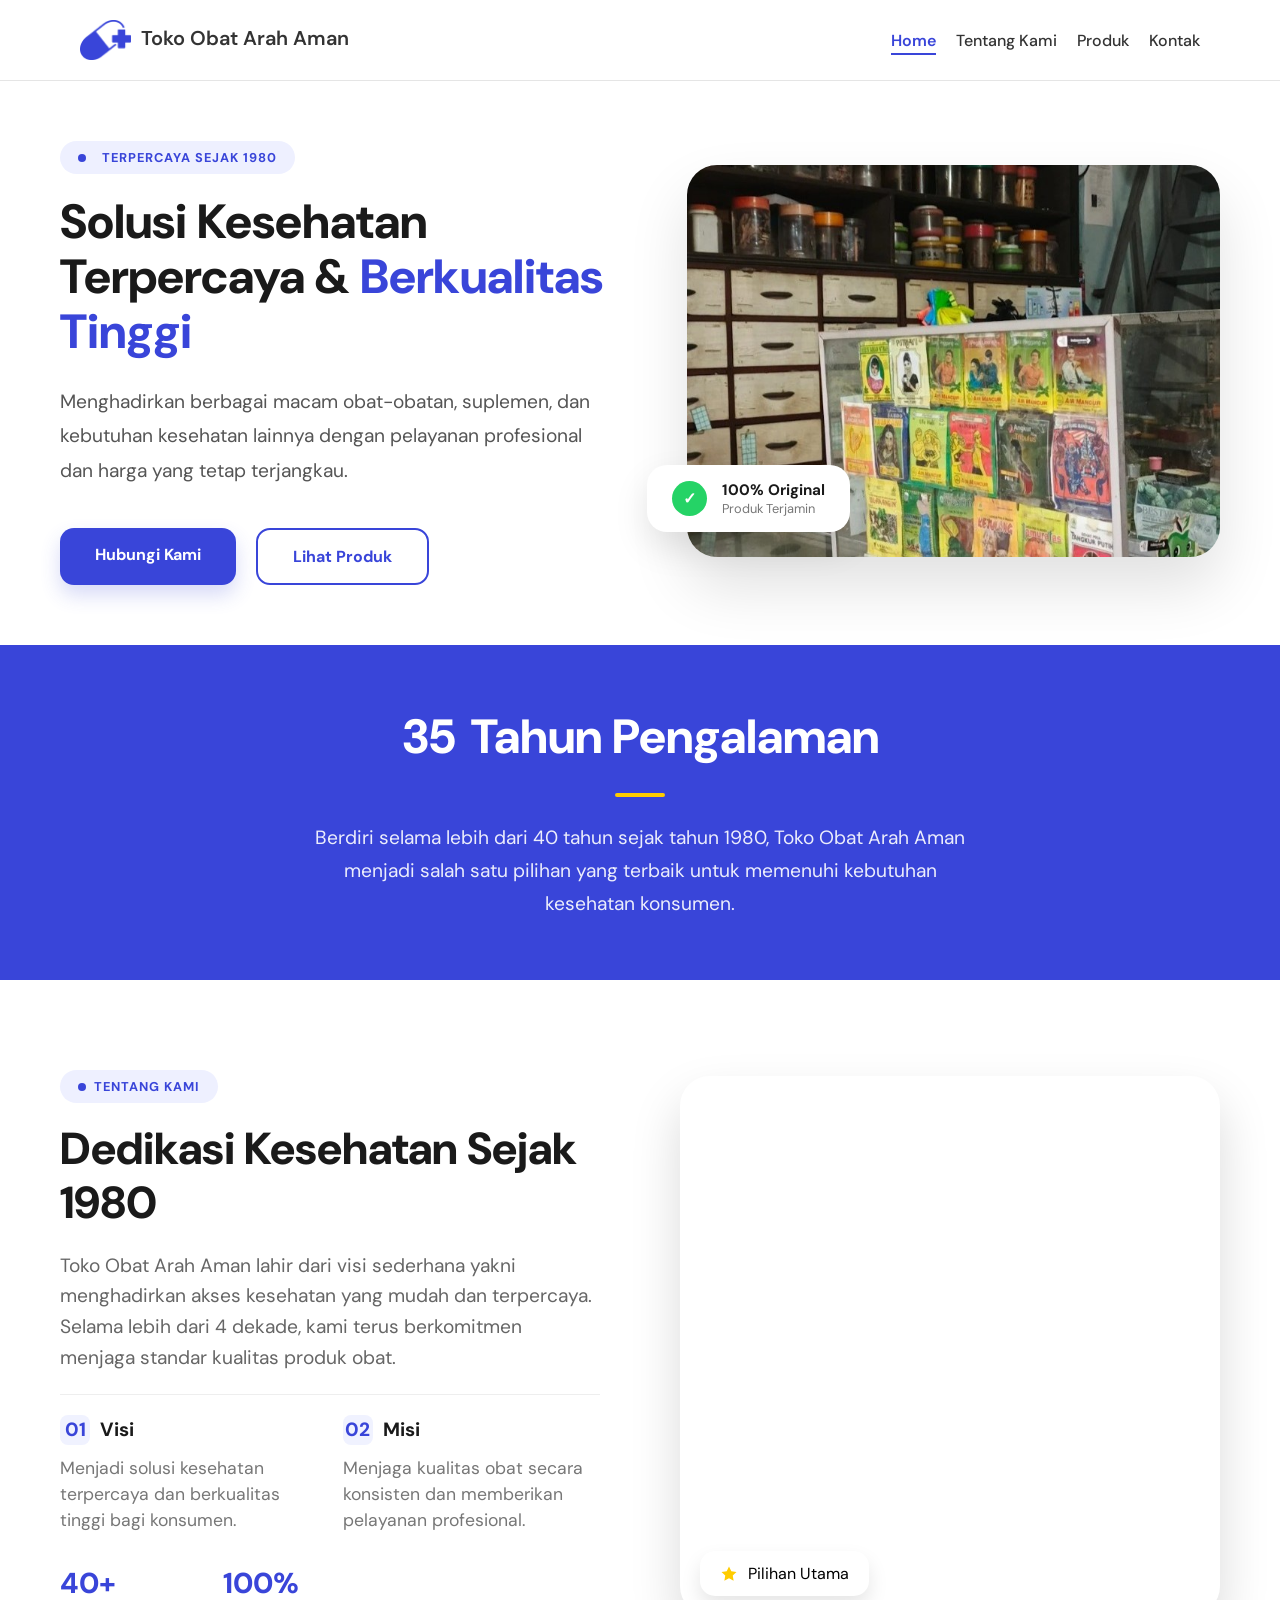
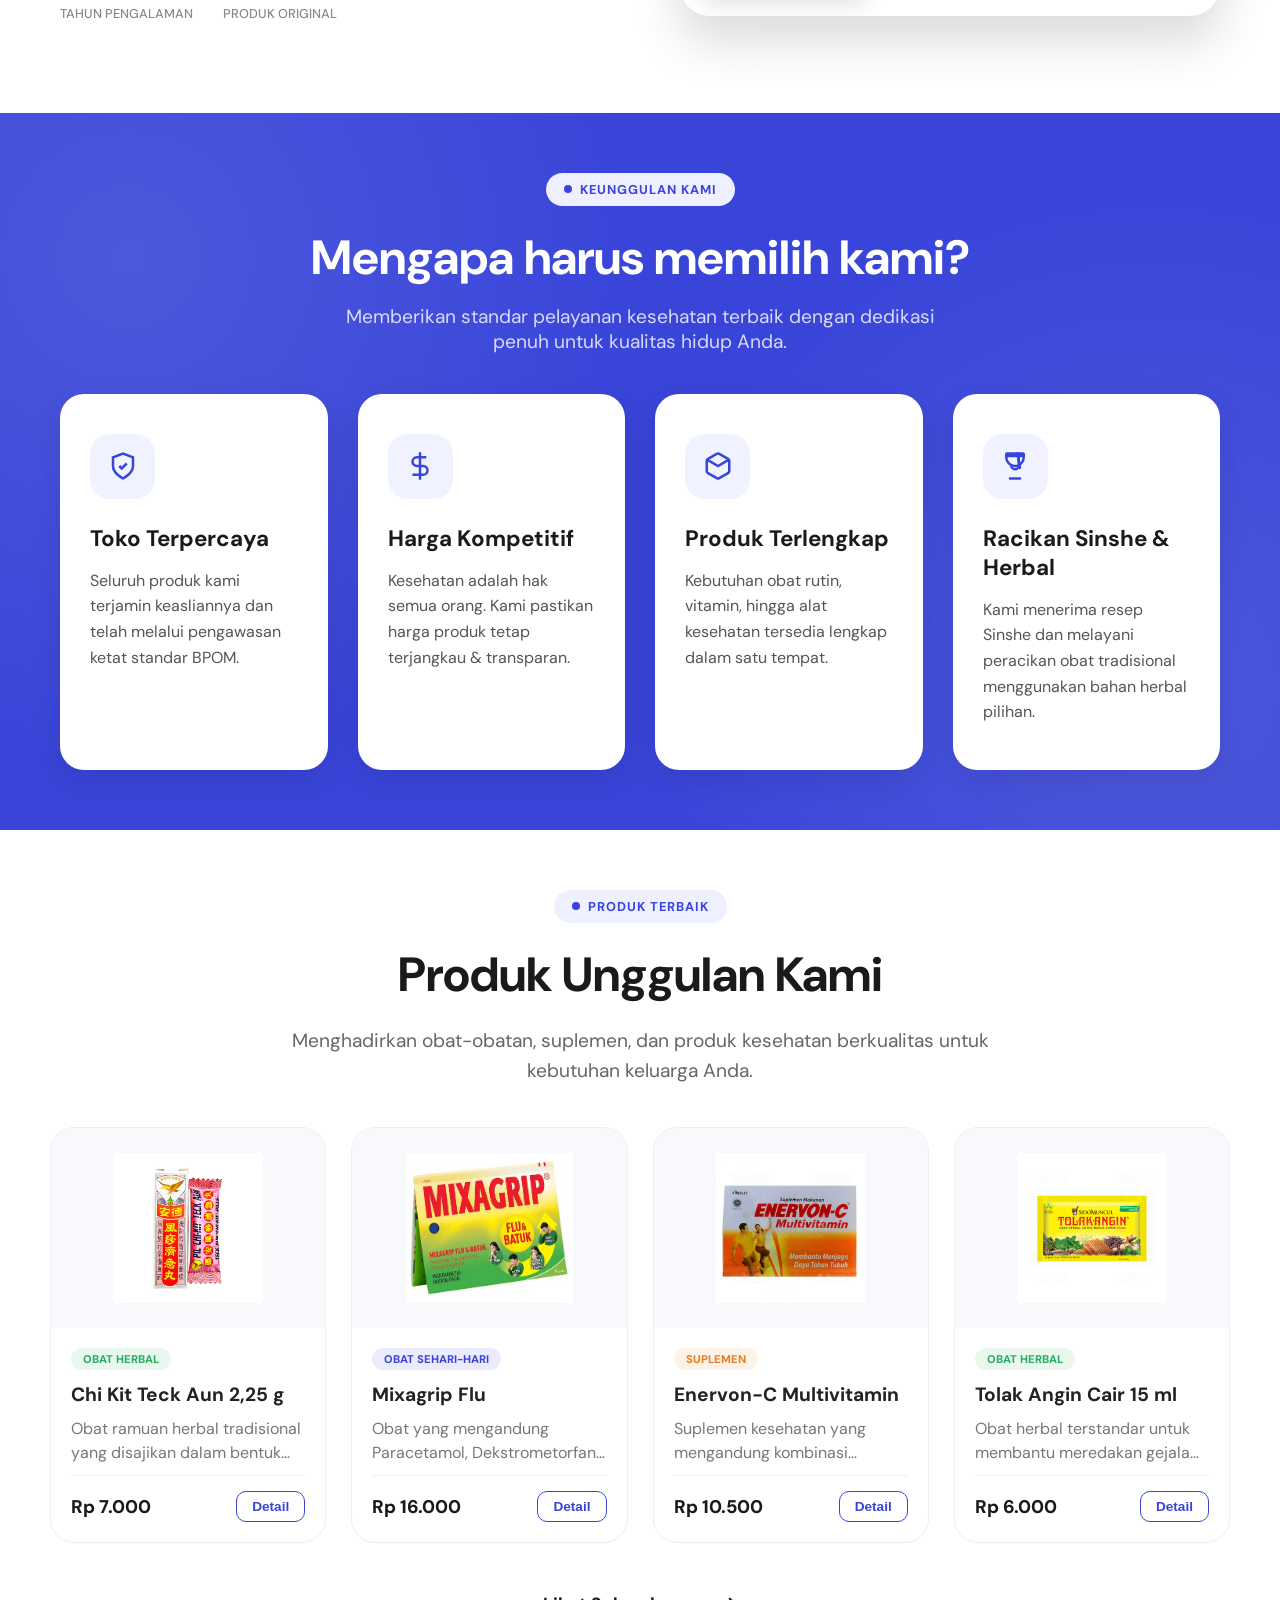
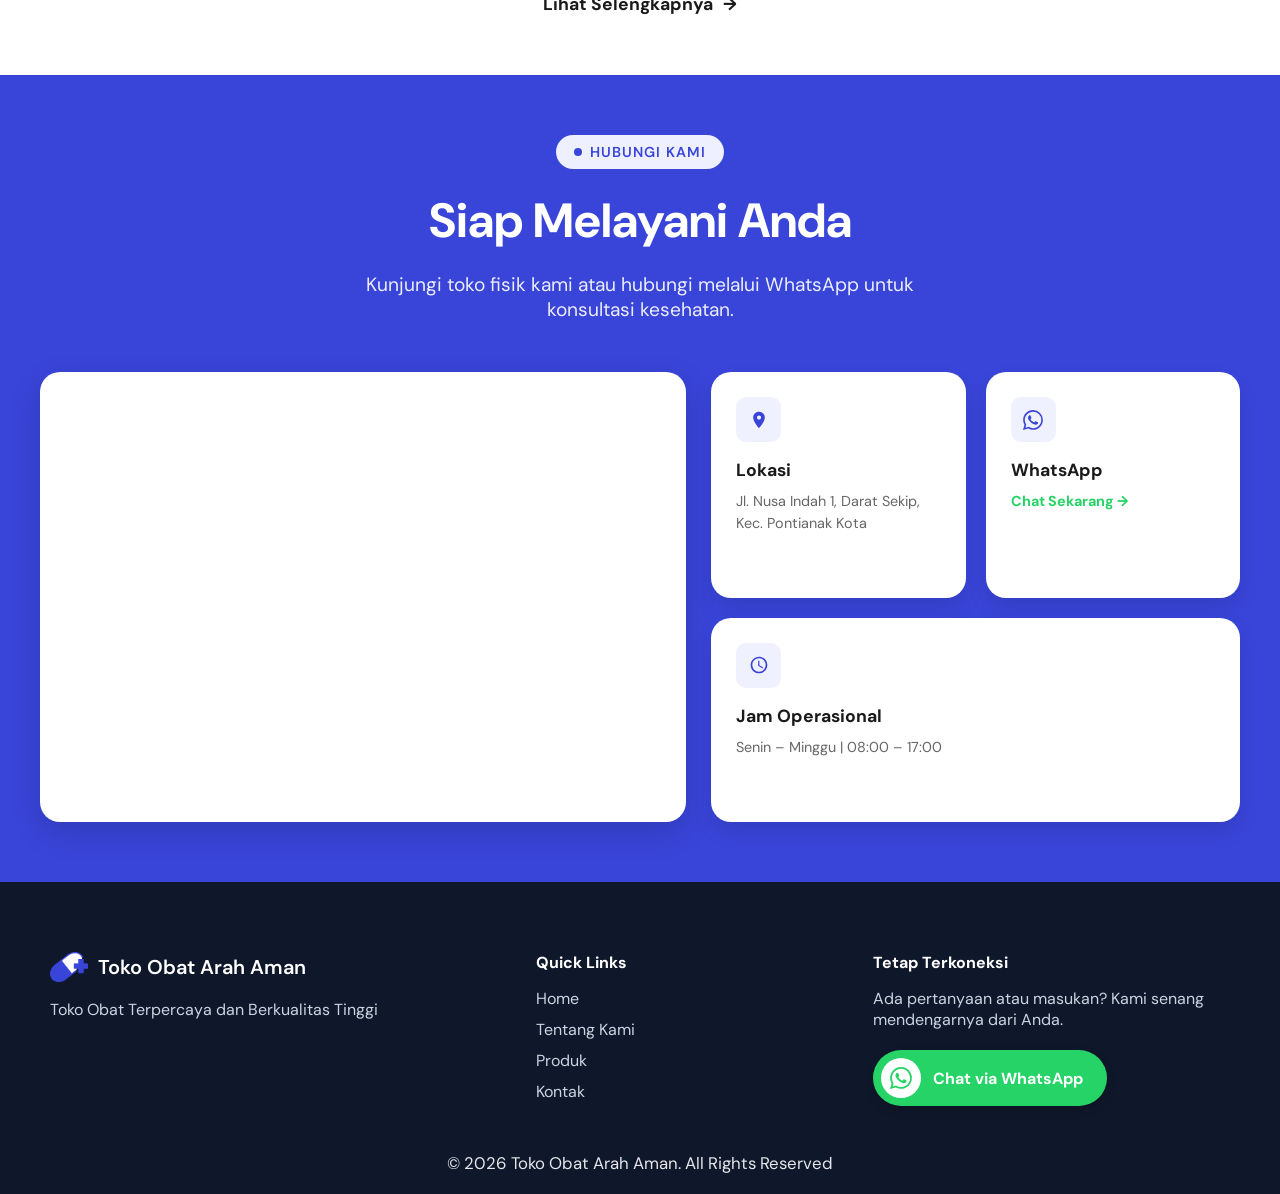
==== index.html @ 1eb827f7 "products.html responsive n clean - product modal" ====
<!doctype html>
<html lang="en">
  <head>
    <meta charset="UTF-8" />
    <meta name="viewport" content="width=device-width, initial-scale=1.0" />
    <title>Toko Obat Arah Aman</title>
    <link rel="stylesheet" href="style.css" />
    <link
      rel="stylesheet"
      href="https://cdnjs.cloudflare.com/ajax/libs/font-awesome/6.4.0/css/all.min.css" />
  </head>
  <body>
    <!-- START NAVBAR -->
    <nav id="navbar">
      <div class="logo">
        <img src="/img/logo.png" alt="Toko Obat Arah Aman Logo" height="30" />
        <a
          href="#home"
          style="font-weight: 600; font-size: 1.25rem"
          class="text-logo"
          >Toko Obat Arah Aman</a
        >
      </div>
      <ul class="nav-links">
        <li class="active"><a href="#home">Home</a></li>
        <li><a href="#about">Tentang Kami</a></li>
        <li><a href="#products">Produk</a></li>
        <li><a href="#contact">Kontak</a></li>
      </ul>
      <button class="menu-toggle">☰</button>
    </nav>
    <!-- END NAVBAR -->
    <!-- START HERO SECTION -->
    <section id="home" class="hero-section reveal">
      <div class="hero-container">
        <div class="hero-text">
          <div class="custom-pill"><span></span> TERPERCAYA SEJAK 1980</div>
          <h1>Solusi Kesehatan Terpercaya & <em>Berkualitas Tinggi</em></h1>
          <p>
            Menghadirkan berbagai macam obat-obatan, suplemen, dan kebutuhan
            kesehatan lainnya dengan pelayanan profesional dan harga yang tetap
            terjangkau.
          </p>
          <div class="btn-container">
            <a href="#contact" class="btn-primary">Hubungi Kami</a>
            <a href="products.html" class="btn-secondary">Lihat Produk</a>
          </div>
        </div>
        <div class="hero-image-wrapper">
          <div class="main-image-box">
            <img src="img/hero-image.jpg" alt="Toko Obat Arah Aman" />
            <div class="hero-floating-badge">
              <div class="badge-icon">✓</div>
              <div class="badge-text">
                <strong>100% Original</strong>
                <span>Produk Terjamin</span>
              </div>
            </div>
          </div>
        </div>
      </div>
    </section>
    <!-- END HERO SECTION -->
    <!-- START STATS BAND -->
    <section id="stats" class="stats-section reveal">
      <div class="stats-container">
        <h2>
          <span id="counter">0</span><span id="plus"></span>Tahun Pengalaman
        </h2>
        <p>
          Berdiri selama lebih dari 40 tahun sejak tahun 1980, Toko Obat Arah
          Aman menjadi salah satu pilihan yang terbaik untuk memenuhi kebutuhan
          kesehatan konsumen.
        </p>
      </div>
    </section>
    <!-- END STATS BAND -->
    <!-- START ABOUT US -->
    <section id="about" class="about-section reveal">
      <div class="about-container">
        <div class="about-text">
          <span class="custom-pill">TENTANG KAMI</span>
          <h2>Dedikasi Kesehatan Sejak 1980</h2>
          <p class="intro-p">
            Toko Obat Arah Aman lahir dari visi sederhana yakni menghadirkan
            akses kesehatan yang mudah dan terpercaya. Selama lebih dari 4
            dekade, kami terus berkomitmen menjaga standar kualitas produk obat.
          </p>
          <div class="vision-misi-box">
            <div class="vm-item">
              <div class="vm-header">
                <span class="vm-number">01</span>
                <h4>Visi</h4>
              </div>
              <p class="vm-text">
                Menjadi solusi kesehatan terpercaya dan berkualitas tinggi bagi
                konsumen.
              </p>
            </div>
            <div class="vm-item">
              <div class="vm-header">
                <span class="vm-number">02</span>
                <h4>Misi</h4>
              </div>
              <p class="vm-text">
                Menjaga kualitas obat secara konsisten dan memberikan pelayanan
                profesional.
              </p>
            </div>
          </div>
          <div class="about-footer">
            <div class="about-stats-row">
              <div class="stat-box">
                <span class="stat-number">40+</span>
                <span class="stat-desc">Tahun Pengalaman</span>
              </div>
              <div class="stat-box">
                <span class="stat-number">100%</span>
                <span class="stat-desc">Produk Original</span>
              </div>
            </div>
          </div>
        </div>
        <div class="about-visual-content">
          <div class="video-frame">
            <video autoplay muted loop playsinline>
              <source src="videos/about-us.mp4" type="video/mp4" />
            </video>
            <div class="floating-badge">
              <svg viewBox="0 0 24 24" fill="#ffcc00" width="18" height="18">
                <path
                  d="M12 2L15.09 8.26L22 9.27L17 14.14L18.18 21.02L12 17.77L5.82 21.02L7 14.14L2 9.27L8.91 8.26L12 2Z" />
              </svg>
              <span>Pilihan Utama</span>
            </div>
          </div>
        </div>
      </div>
    </section>
    <!-- END VALUE -->
    <!-- END ABOUT US -->
    <!-- START WHY CHOOSE US -->
    <section id="why" class="why-section reveal">
      <div class="why-container">
        <div class="why-text">
          <span class="custom-pill">KEUNGGULAN KAMI</span>
          <h2>Mengapa harus memilih kami?</h2>
          <p>
            Memberikan standar pelayanan kesehatan terbaik dengan dedikasi penuh
            untuk kualitas hidup Anda.
          </p>
        </div>
        <div class="why-grid-layout">
          <div class="why-card-solid">
            <div class="why-icon-circle">
              <svg
                viewBox="0 0 24 24"
                fill="none"
                stroke="currentColor"
                stroke-width="2">
                <path d="M12 22s8-4 8-10V5l-8-3-8 3v7c0 6 8 10 8 10z" />
                <path d="M9 12l2 2 4-4" />
              </svg>
            </div>
            <h3>Toko Terpercaya</h3>
            <p>
              Seluruh produk kami terjamin keasliannya dan telah melalui
              pengawasan ketat standar BPOM.
            </p>
          </div>
          <div class="why-card-solid">
            <div class="why-icon-circle">
              <svg
                viewBox="0 0 24 24"
                fill="none"
                stroke="currentColor"
                stroke-width="2">
                <line x1="12" y1="1" x2="12" y2="23" />
                <path d="M17 5H9.5a3.5 3.5 0 0 0 0 7h5a3.5 3.5 0 0 1 0 7H6" />
              </svg>
            </div>
            <h3>Harga Kompetitif</h3>
            <p>
              Kesehatan adalah hak semua orang. Kami pastikan harga produk tetap
              terjangkau & transparan.
            </p>
          </div>
          <div class="why-card-solid">
            <div class="why-icon-circle">
              <svg
                viewBox="0 0 24 24"
                fill="none"
                stroke="currentColor"
                stroke-width="2">
                <path
                  d="M21 16V8a2 2 0 0 0-1-1.73l-7-4a2 2 0 0 0-2 0l-7 4A2 2 0 0 0 3 8v8a2 2 0 0 0 1 1.73l7 4a2 2 0 0 0 2 0l7-4A2 2 0 0 0 21 16z" />
                <polyline points="3.27 6.96 12 12.01 20.73 6.96" />
              </svg>
            </div>
            <h3>Produk Terlengkap</h3>
            <p>
              Kebutuhan obat rutin, vitamin, hingga alat kesehatan tersedia
              lengkap dalam satu tempat.
            </p>
          </div>
          <div class="why-card-solid">
            <div class="why-icon-circle">
              <svg
                viewBox="0 0 24 24"
                fill="none"
                stroke="currentColor"
                stroke-width="2"
                stroke-linecap="round"
                stroke-linejoin="round">
                <path
                  d="M18.5 2h-13a.5.5 0 0 0-.5.5V4h14V2.5a.5.5 0 0 0-.5-.5Z" />
                <path d="M5 4v1a7 7 0 0 0 14 0V4" />
                <path d="M9 11.5a3 3 0 0 0 6 0V4" />
                <path d="m14 2 2 11.5" />
                <path d="M8 22h8" />
              </svg>
            </div>
            <h3>Racikan Sinshe & Herbal</h3>
            <p>
              Kami menerima resep Sinshe dan melayani peracikan obat tradisional
              menggunakan bahan herbal pilihan.
            </p>
          </div>
        </div>
      </div>
    </section>
    <!-- END WHY CHOOSE US -->
    <!-- START PRODUCTS -->
    <section id="products" class="products-section reveal">
      <div class="products-text">
        <span class="custom-pill">PRODUK TERBAIK</span>
        <h2>Produk Unggulan Kami</h2>
        <p>
          Menghadirkan obat-obatan, suplemen, dan produk kesehatan berkualitas
          untuk kebutuhan keluarga Anda.
        </p>
      </div>
      <div class="product-grid">
        <div
          class="product-card"
          data-name="Chi Kit Teck Aun 2,25 g"
          data-price="Rp 7.000"
          data-desc="Obat ramuan herbal tradisional yang disajikan dalam bentuk pil. Sangat efektif membantu meredakan sakit perut, diare ringan, muntah, mabuk perjalanan, dan membantu memperbaiki nafsu makan."
          data-img="img/products/obat-herbal-tradisional/Chi Kit Teck Aun 2,25 g - Rp 7000.png"
          data-badge="Herbal"
          data-class="badge-herbal">
          <div class="product-img-wrapper">
            <img
              src="img/products/obat-herbal-tradisional/Chi Kit Teck Aun 2,25 g - Rp 7000.png"
              alt="Chi Kit Tech Aun" />
          </div>
          <div class="product-info">
            <span class="product-badge badge-herbal">Obat Herbal</span>
            <h3>Chi Kit Teck Aun 2,25 g</h3>
            <p class="product-desc">
              Obat ramuan herbal tradisional yang disajikan dalam bentuk pil.
              Sangat efektif membantu meredakan sakit perut, diare ringan,
              muntah, mabuk perjalanan, dan membantu memperbaiki nafsu makan.
            </p>
            <div class="product-footer">
              <span class="product-price">Rp 7.000</span>
              <button class="btn-detail">Detail</button>
            </div>
          </div>
        </div>
        <div
          class="product-card"
          data-name="Mixagrip Flu"
          data-price="Rp 16.000"
          data-desc="Obat yang mengandung Paracetamol, Dekstrometorfan HBr dan Phenylephrine HCl yang bekerja sebagai analgesik-antipiretik, antitusif dan dekongestan hidung. Digunakan untuk mengobati gejala flu seperti demam, sakit kepala, hidung tersumbat, bersin disertai batuk."
          data-img="img/products/obat-sehari-hari/Mixagrip.png"
          data-badge="Obat Sehari-hari"
          data-class="badge-general">
          <div class="product-img-wrapper">
            <img
              src="img/products/obat-sehari-hari/Mixagrip.png"
              alt="Mixagrip" />
          </div>
          <div class="product-info">
            <span class="product-badge badge-general">Obat Sehari-hari</span>
            <h3>Mixagrip Flu</h3>
            <p class="product-desc">
              Obat yang mengandung Paracetamol, Dekstrometorfan HBr dan
              Phenylephrine HCl yang bekerja sebagai analgesik-antipiretik,
              antitusif dan dekongestan hidung. Digunakan untuk mengobati gejala
              flu seperti demam, sakit kepala, hidung tersumbat, bersin disertai
              batuk.
            </p>
            <div class="product-footer">
              <span class="product-price">Rp 16.000</span>
              <button class="btn-detail">Detail</button>
            </div>
          </div>
        </div>
        <div
          class="product-card"
          data-name="Enervon-C Multivitamin 4 Tablet"
          data-price="Rp 10.500"
          data-desc="Suplemen kesehatan yang mengandung kombinasi Vitamin B kompleks dan Vitamin C, diformulasikan untuk membantu memenuhi kebutuhan vitamin harian dan memelihara daya tahan tubuh agar tetap fit sepanjang hari."
          data-img="img/products/suplemen/Enervon-C Multivitamin 4 Tablet - Rp 10500.png"
          data-badge="Suplemen"
          data-class="badge-suplemen">
          <div class="product-img-wrapper">
            <img
              src="img/products/suplemen/Enervon-C Multivitamin 4 Tablet - Rp 10500.png"
              alt="Enervon-C" />
          </div>
          <div class="product-info">
            <span class="product-badge badge-suplemen">Suplemen</span>
            <h3>Enervon-C Multivitamin</h3>
            <p class="product-desc">
              Suplemen kesehatan yang mengandung kombinasi Vitamin B kompleks
              dan Vitamin C, diformulasikan untuk membantu memenuhi kebutuhan
              vitamin harian dan memelihara daya tahan tubuh agar tetap fit
              sepanjang hari.
            </p>
            <div class="product-footer">
              <span class="product-price">Rp 10.500</span>
              <button class="btn-detail">Detail</button>
            </div>
          </div>
        </div>
        <div
          class="product-card"
          data-name="Tolak Angin Cair 15 ml"
          data-price="Rp 6.000"
          data-desc="Obat herbal terstandar untuk membantu meredakan gejala masuk angin seperti mual, perut kembung, meriang, dan pusing. Juga membantu meningkatkan daya tahan tubuh."
          data-img="img/products/obat-herbal-tradisional/Tolak Angin 15 ml - Rp 6000.jpg"
          data-badge="Herbal"
          data-class="badge-herbal">
          <div class="product-img-wrapper">
            <img
              src="img/products/obat-herbal-tradisional/Tolak Angin 15 ml - Rp 6000.jpg"
              alt="Tolak Angin" />
          </div>
          <div class="product-info">
            <span class="product-badge badge-herbal">Obat Herbal</span>
            <h3>Tolak Angin Cair 15 ml</h3>
            <p class="product-desc">
              Obat herbal terstandar untuk membantu meredakan gejala masuk angin
              seperti mual, perut kembung, meriang, dan pusing. Juga membantu
              meningkatkan daya tahan tubuh.
            </p>
            <div class="product-footer">
              <span class="product-price">Rp 6.000</span>
              <button class="btn-detail">Detail</button>
            </div>
          </div>
        </div>
      </div>
      <div class="products-action">
        <a href="products.html" class="btn-view-all"
          >Lihat Selengkapnya <span>→</span></a
        >
      </div>
    </section>
    <!-- END PRODUCTS -->
    <!-- START CONTACT -->
    <section id="contact" class="contact-section reveal">
      <div class="contact-container">
        <div class="contact-text">
          <span class="custom-pill">HUBUNGI KAMI</span>
          <h2>Siap Melayani Anda</h2>
          <p>
            Kunjungi toko fisik kami atau hubungi melalui WhatsApp untuk
            konsultasi kesehatan.
          </p>
        </div>
        <div class="contact-grid-layout">
          <div class="contact-map-wrapper">
            <iframe
              src="https://www.google.com/maps/embed?pb=!1m18!1m12!1m3!1d3989.8179516666387!2d109.33969309999999!3d-0.0246311!2m3!1f0!2f0!3f0!3m2!1i1024!2i768!4f13.1!3m3!1m2!1s0x2e1d59007e4aaf63%3A0x60581fed3db5d6be!2sToko%20Obat%20Arah%20Aman!5e0!3m2!1sid!2sid!4v1775661964164!5m2!1sid!2sid"
              allowfullscreen=""
              loading="lazy"
              referrerpolicy="no-referrer-when-downgrade">
            </iframe>
          </div>
          <div class="contact-cards-container">
            <div class="contact-card-solid">
              <div class="contact-icon-box">
                <svg viewBox="0 0 24 24" fill="currentColor">
                  <path
                    d="M12 2C8.13 2 5 5.13 5 9c0 5.25 7 13 7 13s7-7.75 7-13c0-3.87-3.13-7-7-7zm0 9.5c-1.38 0-2.5-1.12-2.5-2.5s1.12-2.5 2.5-2.5 2.5 1.12 2.5 2.5-1.12 2.5-2.5 2.5z" />
                </svg>
              </div>
              <div class="contact-info-text">
                <h4>Lokasi</h4>
                <p>Jl. Nusa Indah 1, Darat Sekip, Kec. Pontianak Kota</p>
              </div>
            </div>
            <a
              href="https://wa.me/62895405243652"
              target="_blank"
              class="contact-card-solid link-card">
              <div class="contact-icon-box wa-bg">
                <svg viewBox="0 0 24 24" fill="currentColor">
                  <path
                    d="M17.472 14.382c-.297-.149-1.758-.867-2.03-.967-.273-.099-.471-.148-.67.15-.197.297-.767.966-.94 1.164-.173.199-.347.223-.644.075-.297-.15-1.255-.463-2.39-1.475-.883-.788-1.48-1.761-1.653-2.059-.173-.297-.018-.458.13-.606.134-.133.298-.347.446-.52.149-.174.198-.298.298-.497.099-.198.05-.371-.025-.52-.075-.149-.669-1.612-.916-2.207-.242-.579-.487-.5-.669-.51-.173-.008-.371-.01-.57-.01-.198 0-.52.074-.792.372-.272.297-1.04 1.016-1.04 2.479 0 1.462 1.065 2.875 1.213 3.074.149.198 2.096 3.2 5.077 4.487.709.306 1.262.489 1.694.625.712.227 1.36.195 1.871.118.571-.085 1.758-.719 2.006-1.413.248-.694.248-1.289.173-1.413-.074-.124-.272-.198-.57-.347m-5.421 7.403h-.004a9.87 9.87 0 01-5.031-1.378l-.361-.214-3.741.982.998-3.648-.235-.374a9.86 9.86 0 01-1.51-5.26c.001-5.45 4.436-9.884 9.888-9.884 2.64 0 5.122 1.03 6.988 2.898a9.825 9.825 0 012.893 6.994c-.003 5.45-4.437 9.884-9.885 9.884m8.413-18.297A11.815 11.815 0 0012.05 0C5.495 0 .16 5.335.157 11.892c0 2.096.547 4.142 1.588 5.945L0 24l6.335-1.662c1.72.937 3.659 1.432 5.63 1.433h.005c6.554 0 11.89-5.335 11.893-11.893a11.821 11.821 0 00-3.48-8.413z" />
                </svg>
              </div>
              <div class="contact-info-text">
                <h4>WhatsApp</h4>
                <span class="contact-cta-label">Chat Sekarang →</span>
              </div>
            </a>
            <div class="contact-card-solid full-width">
              <div class="contact-icon-box">
                <svg viewBox="0 0 24 24" fill="currentColor">
                  <path
                    d="M11.99 2C6.47 2 2 6.48 2 12s4.47 10 9.99 10C17.52 22 22 17.52 22 12S17.52 2 11.99 2zM12 20c-4.42 0-8-3.58-8-8s3.58-8 8-8 8 3.58 8 8-3.58 8-8 8zm.5-13H11v6l5.25 3.15.75-1.23-4.5-2.67V7z" />
                </svg>
              </div>
              <div class="contact-info-text">
                <h4>Jam Operasional</h4>
                <p>Senin – Minggu | 08:00 – 17:00</p>
              </div>
            </div>
          </div>
        </div>
      </div>
    </section>
    <!-- END CONTACT -->
    <!-- START FOOTER -->
    <footer>
      <div class="footer-grid">
        <div class="footer-brand">
          <div class="logo">
            <img
              src="/img/logo.png"
              alt="Toko Obat Arah Aman Logo"
              height="30" />
            <a href="#home" style="font-weight: 600; font-size: 1.25rem"
              >Toko Obat Arah Aman</a
            >
          </div>
          <p>Toko Obat Terpercaya dan Berkualitas Tinggi</p>
        </div>

        <div>
          <h4>Quick Links</h4>
          <ul>
            <li><a href="#home">Home</a></li>
            <li><a href="#about">Tentang Kami</a></li>
            <li><a href="#products">Produk</a></li>
            <li><a href="#contact">Kontak</a></li>
          </ul>
        </div>
        <div class="footer-subscribe">
          <h4 style="color: #ffffff; margin-bottom: 15px">Tetap Terkoneksi</h4>
          <p style="color: #cbd5e1; margin-bottom: 20px">
            Ada pertanyaan atau masukan? Kami senang mendengarnya dari Anda.
          </p>

          <a
            href="https://wa.me/62895405243652?text=Halo%20saya%20ingin%20bertanya"
            target="_blank"
            class="wa-btn-flat">
            <div class="wa-icon-box">
              <svg viewBox="0 0 24 24" fill="currentColor">
                <path
                  d="M17.472 14.382c-.297-.149-1.758-.867-2.03-.967-.273-.099-.471-.148-.67.15-.197.297-.767.966-.94 1.164-.173.199-.347.223-.644.075-.297-.15-1.255-.463-2.39-1.475-.883-.788-1.48-1.761-1.653-2.059-.173-.297-.018-.458.13-.606.134-.133.298-.347.446-.52.149-.174.198-.298.298-.497.099-.198.05-.371-.025-.52-.075-.149-.669-1.612-.916-2.207-.242-.579-.487-.5-.669-.51-.173-.008-.371-.01-.57-.01-.198 0-.52.074-.792.372-.272.297-1.04 1.016-1.04 2.479 0 1.462 1.065 2.875 1.213 3.074.149.198 2.096 3.2 5.077 4.487.709.306 1.262.489 1.694.625.712.227 1.36.195 1.871.118.571-.085 1.758-.719 2.006-1.413.248-.694.248-1.289.173-1.413-.074-.124-.272-.198-.57-.347m-5.421 7.403h-.004a9.87 9.87 0 01-5.031-1.378l-.361-.214-3.741.982.998-3.648-.235-.374a9.86 9.86 0 01-1.51-5.26c.001-5.45 4.436-9.884 9.888-9.884 2.64 0 5.122 1.03 6.988 2.898a9.825 9.825 0 012.893 6.994c-.003 5.45-4.437 9.884-9.885 9.884m8.413-18.297A11.815 11.815 0 0012.05 0C5.495 0 .16 5.335.157 11.892c0 2.096.547 4.142 1.588 5.945L0 24l6.335-1.662c1.72.937 3.659 1.432 5.63 1.433h.005c6.554 0 11.89-5.335 11.893-11.893a11.821 11.821 0 00-3.48-8.413z" />
              </svg>
            </div>
            <span>Chat via WhatsApp</span>
          </a>
        </div>
      </div>
      <div class="footer-bottom">
        © 2026 Toko Obat Arah Aman. All Rights Reserved
      </div>
    </footer>
    <!-- END FOOTER -->
    <!-- START MODAL -->
    <div id="productModal" class="product-modal">
      <div class="modal-overlay"></div>
      <div class="modal-container">
        <button class="modal-close">&times;</button>
        <div class="modal-body">
          <div class="modal-image">
            <img src="" alt="" id="modalImg" />
          </div>
          <div class="modal-details">
            <span class="product-badge" id="modalBadge"></span>
            <h2 id="modalTitle"></h2>
            <p id="modalDesc"></p>
            <div class="modal-footer">
              <span class="modal-price" id="modalPrice"></span>
              <a href="#" id="modalWA" target="_blank" class="btn-buy">
                Pesan via WhatsApp
              </a>
            </div>
          </div>
        </div>
      </div>
    </div>
    <!-- END MODAL -->
    <button id="backToTop" title="Kembali ke Atas">
      <i class="fa-solid fa-arrow-up"></i>
    </button>
    <script>
      // START NAVBAR TOGGLE
      const menuToggle = document.querySelector(".menu-toggle");
      const navLinks = document.querySelector(".nav-links");

      menuToggle.addEventListener("click", () => {
        navLinks.classList.toggle("active");
        if (navLinks.classList.contains("active")) {
          menuToggle.innerHTML = "✕";
        } else {
          menuToggle.innerHTML = "☰";
        }
      });

      document.querySelectorAll(".nav-links a").forEach((link) => {
        link.addEventListener("click", () => {
          navLinks.classList.remove("active");
          menuToggle.innerHTML = "☰";
        });
      });
      //END NAVBAR TOGGLE
      // START COUNTER ANIMATION
      document.addEventListener("DOMContentLoaded", function () {
        const counter = document.getElementById("counter");
        const plus = document.getElementById("plus");
        const statsHeading = document.querySelector(".stats-container h2");
        let count = 0;
        const target = 40;
        const duration = 2000;
        const increment = target / (duration / 50);

        const timer = setInterval(() => {
          count += increment;
          if (count >= target) {
            count = target;
            plus.textContent = "+";
            statsHeading.classList.add("bounce");
            clearInterval(timer);
          }
          counter.textContent = Math.floor(count);
        }, 50);
      });
      // END COUNTER ANIMATION
      // START SCROLL REVEAL
      const reveals = document.querySelectorAll(".reveal");

      const observer = new IntersectionObserver(
        (entries) => {
          entries.forEach((entry) => {
            if (entry.isIntersecting) {
              entry.target.classList.add("show");
            }
          });
        },
        {
          threshold: 0.15,
        },
      );

      reveals.forEach((el) => observer.observe(el));
      // END SCROLL REVEAL
      // NAVBAR ACTIVE LINK ON SCROLL
      const sections = document.querySelectorAll("section");
      const navItems = document.querySelectorAll(".nav-links li");

      window.addEventListener("scroll", () => {
        let current = "";

        sections.forEach((section) => {
          const sectionTop = section.offsetTop - 120;
          const sectionHeight = section.offsetHeight;

          if (window.scrollY >= sectionTop) {
            current = section.getAttribute("id");
          }
        });

        navItems.forEach((li) => {
          li.classList.remove("active");

          const link = li.querySelector("a");
          if (link.getAttribute("href") === "#" + current) {
            li.classList.add("active");
          }
        });
      });
      // END NAVBAR ACTIVE LINK ON SCROLL
      // MODAL PRODUCT POPUP
      const modal = document.getElementById("productModal");
      document.addEventListener("click", (e) => {
        const card = e.target.closest(".product-card");
        if (card) {
          const name = card.getAttribute("data-name");
          const price = card.getAttribute("data-price");
          const desc = card.getAttribute("data-desc");
          const img = card.getAttribute("data-img");
          const badge = card.getAttribute("data-badge");
          const badgeClass = card.getAttribute("data-class");

          document.getElementById("modalTitle").innerText = name;
          document.getElementById("modalPrice").innerText = price;
          document.getElementById("modalDesc").innerText = desc;
          document.getElementById("modalImg").src = img;

          const modalBadge = document.getElementById("modalBadge");
          modalBadge.innerText = badge;
          modalBadge.className = "product-badge " + badgeClass;

          const waText = `Halo, saya ingin memesan produk \n*${name}* (${price})`;
          const waLink = `https://wa.me/62895405243652?text=${encodeURIComponent(waText)}`;
          document.getElementById("modalWA").href = waLink;

          modal.classList.add("active");
          document.body.style.overflow = "hidden";
        }
      });

      function closeModal() {
        modal.classList.remove("active");
        document.body.style.overflow = "auto";
      }

      document
        .querySelector(".modal-close")
        .addEventListener("click", closeModal);
      document
        .querySelector(".modal-overlay")
        .addEventListener("click", closeModal);

      // START BACK TO UP
      const backToTopBtn = document.getElementById("backToTop");

      window.onscroll = function () {
        if (
          document.body.scrollTop > 300 ||
          document.documentElement.scrollTop > 300
        ) {
          backToTopBtn.style.display = "block";
        } else {
          backToTopBtn.style.display = "none";
        }
      };
      backToTopBtn.addEventListener("click", function () {
        window.scrollTo({
          top: 0,
          behavior: "smooth",
        });
      });
      // END BACK TO UP
    </script>
  </body>
</html>
---- style.css ----
:root {
  --primary-color: #3945d9;

  --desktop-fs-h: 3rem;
  --tablet-fs-h: 2.5rem;
  --phone-fs-h: 2rem;

  --desktop-fs-p: 1.2rem;
  --tablet-fs-p: 1.1rem;
  --phone-fs-p: 1.05rem;
}

@font-face {
  font-family: "DM Sans";
  src: url("../fonts/DMSans-VariableFont_opsz,wght.ttf") format("truetype");
}

* {
  margin: 0;
  padding: 0;
  box-sizing: border-box;
}

html {
  scroll-behavior: smooth;
}

body {
  font-family: "DM Sans", sans-serif;
  background-color: #ffffff;
}

section {
  scroll-margin-top: 80px;
}

nav {
  display: flex;
  position: relative;
  justify-content: space-between;
  align-items: center;
  padding: 20px 80px;
  border-bottom: 1px solid rgba(0, 0, 0, 0.1);
  position: sticky;
  top: 0;
  z-index: 1000;
  background: #fff;
}

nav .logo {
  display: flex;
  align-items: center;
}

nav .logo img {
  height: 40px;
  margin-right: 10px;
}

nav .nav-links {
  display: flex;
  gap: 20px;
  list-style: none;
}

nav a {
  position: relative;
  text-decoration: none;
  color: #333;
  font-weight: 500;
  padding-bottom: 4px;
}

nav a::after {
  content: "";
  position: absolute;
  left: 0;
  bottom: 0;
  width: 0;
  height: 2px;
  background: var(--primary-color);
  transition: width 0.3s ease;
}

nav .nav-links a:hover {
  color: var(--primary-color);
}

nav .nav-links a:hover::after {
  width: 100%;
}

.nav-links .active a {
  color: var(--primary-color);
  font-weight: 600;
}

.nav-links .active a::after {
  width: 100%;
}

.menu-toggle {
  display: none;
  background: #f0f2ff;
  border: none;
  color: #3945d9;
  width: 45px;
  height: 45px;
  border-radius: 12px;
  font-size: 1.5rem;
  cursor: pointer;
  transition: all 0.3s ease;
  align-items: center;
  justify-content: center;
}

.menu-toggle:hover {
  background: #3945d9;
  color: white;
}

.hero-section {
  background-color: #ffffff;
  display: flex;
  align-items: center;
  padding: 60px;
  overflow: hidden;
  position: relative;
}

.hero-container {
  max-width: 1200px;
  margin: 0 auto;
  display: flex;
  align-items: center;
  justify-content: space-between;
  gap: 40px;
}

.hero-text {
  flex: 1.1;
  z-index: 5;
}

.hero-text h1 {
  font-size: var(--desktop-fs-h);
  color: #1a1a1a;
  line-height: 1.15;
  margin-bottom: 25px;
  font-weight: 800;
}

.hero-text h1 em {
  font-style: normal;
  color: #3945d9;
}

.hero-text p {
  font-size: var(--desktop-fs-p);
  color: #555;
  line-height: 1.8;
  margin-bottom: 40px;
  max-width: 550px;
}

.btn-container {
  display: flex;
  gap: 20px;
}

.btn-primary {
  padding: 16px 35px;
  background-color: #3945d9;
  color: #ffffff;
  text-decoration: none;
  border-radius: 14px;
  font-weight: 700;
  box-shadow: 0 10px 20px rgba(57, 69, 217, 0.2);
  transition: 0.3s;
}

.btn-primary:hover {
  background-color: #2a35cb;
  transform: translateY(-3px);
  box-shadow: 0 15px 30px rgba(57, 69, 217, 0.3);
}

.btn-secondary {
  padding: 16px 35px;
  background-color: transparent;
  color: #3945d9;
  text-decoration: none;
  border-radius: 14px;
  font-weight: 700;
  border: 2px solid #3945d9;
  transition: 0.3s;
}

.btn-secondary:hover {
  background-color: #eef0ff;
  transform: translateY(-3px);
}

.hero-image-wrapper {
  flex: 1;
  position: relative;
  display: flex;
  justify-content: flex-end;
}

.main-image-box {
  position: relative;
  z-index: 2;
  width: 100%;
}

.main-image-box img {
  width: 100%;
  height: auto;
  border-radius: 30px;
  box-shadow: 0 30px 60px rgba(0, 0, 0, 0.12);
}

.hero-floating-badge {
  position: absolute;
  bottom: 30px;
  left: -40px;
  background: #ffffff;
  padding: 15px 25px;
  border-radius: 20px;
  display: flex;
  align-items: center;
  gap: 15px;
  box-shadow: 0 15px 35px rgba(0, 0, 0, 0.1);
  animation: floating 3s ease-in-out infinite;
}

.badge-icon {
  width: 35px;
  height: 35px;
  background-color: #25d366;
  color: white;
  border-radius: 50%;
  display: flex;
  align-items: center;
  justify-content: center;
  font-weight: bold;
}

.badge-text {
  display: flex;
  flex-direction: column;
}

.badge-text strong {
  font-size: 0.95rem;
  color: #1a1a1a;
}
.badge-text span {
  font-size: 0.8rem;
  color: #777;
}

.stats-section {
  background-color: var(--primary-color);
  padding: 60px;
  text-align: center;
  color: #ffffff;
}

.stats-container {
  margin: 0 auto;
}

.stats-container h2 {
  font-size: var(--desktop-fs-h);
  font-weight: 800;
  margin-bottom: 0;
  display: flex;
  justify-content: center;
  gap: 5px;
}

#plus {
  color: #ffcc00;
  font-weight: 900;
  display: inline-block;
  margin-right: 5px;
}

#plus::after {
  content: none !important;
}

.stats-container p::before {
  content: "";
  display: block;
  width: 50px;
  height: 4px;
  background-color: #ffcc00;
  margin: 25px auto;
  border-radius: 10px;
}

.stats-container p {
  font-size: var(--desktop-fs-p);
  color: rgba(255, 255, 255, 0.9);
  line-height: 1.7;
  max-width: 650px;
  margin: 0 auto;
}

.stats-container h2.bounce {
  animation: headingBounce 0.6s ease-out;
}

.about-section {
  padding: 90px 60px;
  background-color: #ffffff;
}

.about-container {
  max-width: 1200px;
  margin: 0 auto;
  display: flex;
  align-items: center;
  gap: 80px;
}

.about-text {
  flex: 1;
}

.custom-pill {
  display: inline-flex;
  align-items: center;
  gap: 8px;
  padding: 8px 18px;
  background-color: #eef0ff;
  color: #3945d9;
  border-radius: 50px;
  font-size: 0.8rem;
  font-weight: 700;
  letter-spacing: 1px;
  margin-bottom: 20px;
}

.custom-pill::before {
  content: "";
  width: 8px;
  height: 8px;
  background-color: #3945d9;
  border-radius: 50%;
}

.about-text h2 {
  font-size: 2.8rem;
  color: #1a1a1a;
  font-weight: 800;
  line-height: 1.2;
  margin-bottom: 20px;
}

.intro-p {
  font-size: var(--desktop-fs-p);
  color: #666;
  line-height: 1.6;
  margin-bottom: 20px;
}

.vision-misi-box {
  display: grid;
  grid-template-columns: 1fr 1fr;
  gap: 25px;
  margin-bottom: 30px;
  padding-top: 20px;
  border-top: 1px solid #eee;
}

.vm-header {
  display: flex;
  align-items: center;
  gap: 10px;
  margin-bottom: 10px;
}

.vm-number {
  font-size: var(--desktop-fs-p);
  font-weight: 800;
  color: #3945d9;
  background: #f0f2ff;
  width: 30px;
  height: 30px;
  display: flex;
  align-items: center;
  justify-content: center;
  border-radius: 8px;
}

.vm-item h4 {
  font-size: var(--desktop-fs-p);
  color: #1a1a1a;
  margin: 0;
}

.vm-text {
  font-size: var(--tablet-fs-p);
  color: #777;
  line-height: 1.5;
}

.about-footer {
  display: flex;
  align-items: center;
  justify-content: space-between;
  gap: 30px;
  flex-wrap: wrap;
}

.about-stats-row {
  display: flex;
  gap: 30px;
}

.stat-number {
  display: block;
  font-size: 1.8rem;
  font-weight: 800;
  color: #3945d9;
}

.stat-desc {
  font-size: 0.8rem;
  color: #888;
  font-weight: 500;
  text-transform: uppercase;
}

.about-visual-content {
  flex: 1;
}

.video-frame {
  position: relative;
  z-index: 2;
  border-radius: 30px;
  overflow: hidden;
  aspect-ratio: 1 / 1;
  box-shadow: 0 25px 50px rgba(0, 0, 0, 0.15);
}

.video-frame video {
  width: 100%;
  height: 100%;
  object-fit: cover;
}

.floating-badge {
  position: absolute;
  bottom: 20px;
  left: 20px;
  background: #fff;
  padding: 12px 20px;
  border-radius: 15px;
  display: flex;
  align-items: center;
  gap: 10px;
  box-shadow: 0 10px 20px rgba(0, 0, 0, 0.1);
}

.why-section {
  background-color: var(--primary-color);
  background-image:
    radial-gradient(
      circle at 10% 20%,
      rgba(255, 255, 255, 0.1) 0%,
      transparent 40%
    ),
    radial-gradient(
      circle at 90% 80%,
      rgba(255, 255, 255, 0.1) 0%,
      transparent 40%
    );
  padding: 60px;
  color: #ffffff !important;
  position: relative;
  overflow: hidden;
}

.why-text {
  text-align: center;
  margin-bottom: 40px;
}

.why-text h2 {
  font-size: var(--desktop-fs-h);
  color: #ffffff !important;
  font-weight: 700;
}

.why-text p {
  color: rgba(255, 255, 255, 0.8);
  max-width: 600px;
  margin: 15px auto 0;
  font-size: var(--desktop-fs-p);
}

.why-grid-layout {
  display: grid;
  grid-template-columns: repeat(4, 1fr);
  gap: 30px;
  max-width: 1200px;
  margin: 0 auto;
}

.why-card-solid {
  background: #ffffff;
  border-radius: 24px;
  padding: 40px 30px;
  text-align: left;
  transition: all 0.3s ease;
  box-shadow: 0 10px 30px rgba(0, 0, 0, 0.1);
  border-bottom: 5px solid transparent;
}

.why-card-solid:hover {
  transform: translateY(-10px);
  box-shadow: 0 20px 40px rgba(0, 0, 0, 0.2);
}

.why-card-solid h3 {
  color: #1a1a1a;
  font-size: 1.4rem;
  margin-bottom: 15px;
}

.why-card-solid p {
  color: #555555;
  line-height: 1.6;
}

.why-icon-solid {
  width: 55px;
  height: 55px;
  background: #eef0ff;
  color: #3945d9;
  border-radius: 12px;
  display: flex;
  align-items: center;
  justify-content: center;
  margin-bottom: 20px;
}

.why-icon-circle svg {
  width: 30px;
  height: 30px;
}

.why-icon-circle {
  width: 65px;
  height: 65px;
  background: #f0f2ff;
  color: var(--primary-color);
  border-radius: 20px;
  display: flex;
  align-items: center;
  justify-content: center;
  margin-bottom: 25px;
  transition: all 0.4s ease;
}

.why-card-solid:hover .why-icon-circle {
  background: var(--primary-color);
  color: #ffffff;
  transform: scale(1.1) rotate(10deg);
}

.products-section {
  padding: 60px 30px;
  background-color: #ffffff;
}

.products-text {
  text-align: center;
  max-width: 700px;
  margin: 0 auto 40px;
}

.products-text h2 {
  font-size: var(--desktop-fs-h);
  color: #1a1a1a;
  font-weight: 700;
  margin-bottom: 20px;
}

.products-text p {
  color: #666;
  font-size: var(--desktop-fs-p);
  line-height: 1.6;
}

.product-grid {
  display: grid;
  grid-template-columns: repeat(4, 1fr);
  gap: 25px;
  max-width: 1500px;
  margin: 0 auto;
  padding: 0px 20px;
}

.product-card {
  background: #ffffff;
  border: 1px solid #eee;
  border-radius: 24px;
  overflow: hidden;
  transition: all 0.3s cubic-bezier(0.4, 0, 0.2, 1);
  display: flex;
  flex-direction: column;
  width: 100%;
  cursor: pointer;
}

.product-card:hover {
  transform: translateY(-10px);
  box-shadow: 0 20px 40px rgba(57, 69, 217, 0.08);
  border-color: var(--primary-color);
}

.product-img-wrapper {
  height: 200px;
  background: #f8f9fc;
  display: flex;
  align-items: center;
  justify-content: center;
  padding: 25px;
}

.product-img-wrapper img {
  max-width: 100%;
  max-height: 100%;
  object-fit: contain;
  transition: 0.5s ease;
}

.product-card:hover .product-img-wrapper img {
  transform: scale(1.1);
}

.product-info {
  padding: 20px;
  display: flex;
  flex-direction: column;
  flex-grow: 1;
}

.product-badge {
  font-size: 0.7rem;
  font-weight: 800;
  padding: 4px 12px;
  border-radius: 50px;
  width: fit-content;
  text-transform: uppercase;
  margin-bottom: 12px;
}

.badge-general {
  color: var(--primary-color);
  background: rgba(57, 69, 217, 0.1);
}

.badge-herbal {
  color: #27ae60;
  background: rgba(39, 174, 96, 0.1);
}

.badge-suplemen {
  color: #e67e22;
  background: rgba(230, 126, 34, 0.1);
}
.product-info h3 {
  font-size: 1.2rem;
  color: #222;
  margin-bottom: 8px;
  line-height: 1.4;
}

.product-desc {
  font-size: 1rem;
  color: #777;
  margin-bottom: 10px;
  line-height: 1.5;
  display: -webkit-box;
  -webkit-line-clamp: 2;
  -webkit-box-orient: vertical;
  overflow: hidden;
}

.product-footer {
  margin-top: auto;
  display: flex;
  align-items: center;
  justify-content: space-between;
  padding-top: 15px;
  border-top: 1px solid #f1f1f1;
}

.product-price {
  font-size: 1.15rem;
  font-weight: 800;
  color: #1a1a1a;
}

.btn-detail {
  background: transparent;
  border: 1.5px solid #3945d9;
  color: #3945d9;
  padding: 7px 15px;
  border-radius: 10px;
  font-weight: 600;
  font-size: 0.85rem;
  cursor: pointer;
  transition: 0.3s;
}

.btn-detail:hover {
  background: #3945d9;
  color: #fff;
}

.products-action {
  text-align: center;
  margin-top: 50px;
}

.btn-view-all {
  text-decoration: none;
  color: #1a1a1a;
  font-weight: 700;
  font-size: 1.1rem;
  display: inline-flex;
  align-items: center;
  gap: 10px;
  transition: 0.3s;
}

.btn-view-all:hover {
  color: var(--primary-color);
}

.btn-view-all:hover span {
  transform: translateX(5px);
}

.contact-section {
  background-color: #3945d9 !important;
  padding: 60px 30px;
}

.contact-text {
  text-align: center;
  margin-bottom: 50px;
}

.contact-text .custom-pill {
  color: var(--primary-color);
  font-weight: 600;
  letter-spacing: 1px;
  text-transform: uppercase;
  font-size: 0.9rem;
}

.contact-text h2 {
  font-size: var(--desktop-fs-h);
  color: #ffffff !important;
  font-weight: 700;
  margin: 0px 0 20px;
}

.contact-text p {
  color: rgba(255, 255, 255, 0.9);
  font-size: var(--desktop-fs-p);
  max-width: 600px;
  margin: 0 auto;
}

.contact-grid-layout {
  display: grid;
  grid-template-columns: 1.1fr 0.9fr;
  gap: 25px;
  max-width: 1200px;
  margin: 0 auto;
  align-items: stretch;
}

.contact-map-wrapper {
  background: #ffffff;
  padding: 0;
  border-radius: 20px;
  overflow: hidden;
  box-shadow: 0 10px 30px rgba(0, 0, 0, 0.15);
  display: flex;
  flex-direction: column;
  height: 450px;
}

.contact-map-wrapper iframe {
  width: 100% !important;
  height: 100% !important;
  border: none;
  display: block;
  flex-grow: 1;
}

.contact-cards-container {
  display: grid;
  grid-template-columns: 1fr 1fr;
  gap: 20px;
}

.contact-card-solid {
  background: #ffffff;
  padding: 25px;
  border-radius: 20px;
  display: flex;
  flex-direction: column;
  align-items: flex-start;
  text-align: left;
  transition: all 0.3s ease;
  text-decoration: none;
  color: #333;
  box-shadow: 0 10px 20px rgba(0, 0, 0, 0.1);
}

.contact-card-solid.full-width {
  grid-column: 1 / span 2;
}

.contact-icon-box {
  width: 45px;
  height: 45px;
  background: #eff1ff;
  color: #3945d9;
  border-radius: 10px;
  display: flex;
  align-items: center;
  justify-content: center;
  margin-bottom: 15px;
}

.contact-icon-box svg {
  width: 20px;
  height: 20px;
}

.contact-info-text h4 {
  font-size: 1.1rem;
  font-weight: 700;
  margin-bottom: 8px;
  color: #1a1a1a;
}

.contact-info-text p,
.contact-info-text {
  font-size: 0.9rem;
  color: #666;
  line-height: 1.5;
  margin: 0;
}

.contact-cta-label {
  color: #25d366 !important;
  font-weight: 700 !important;
}

.contact-card-solid:hover {
  transform: translateY(-5px);
  box-shadow: 0 15px 30px rgba(0, 0, 0, 0.2);
}

footer {
  background: #0f172a;
  color: #e5e7eb;
  padding: 70px 50px 20px;
}

.footer-grid {
  display: grid;
  grid-template-columns: 1.5fr 1fr 1.2fr;
  gap: 40px;
  margin-bottom: 40px;
}

.footer-brand p {
  margin: 15px 0;
  line-height: 1.6;
  color: #cbd5e1;
}

.footer-brand .logo {
  display: flex;
  align-items: center;
  gap: 10px;
}

.footer-brand .logo a {
  color: #fff;
  text-decoration: none;
}

.footer-socials {
  display: flex;
  gap: 12px;
  margin-top: 15px;
}

.footer-grid h4 {
  margin-bottom: 15px;
  color: #fff;
}

.footer-grid ul {
  list-style: none;
  padding: 0;
}

.footer-grid ul li {
  margin-bottom: 10px;
}

.footer-grid ul li a {
  color: #cbd5e1;
  text-decoration: none;
  transition: 0.3s;
}

.footer-grid ul li a:hover {
  color: var(--primary-color);
}

.footer-subscribe p {
  color: #cbd5e1;
  margin-bottom: 12px;
}

.footer-bottom {
  text-align: center;
  font-size: var(--phone-fs-p);
}

.wa-btn-flat {
  display: inline-flex;
  align-items: center;
  gap: 12px;
  padding: 8px 24px 8px 8px;
  background-color: #25d366;
  color: #ffffff;
  text-decoration: none;
  font-weight: 700;
  border-radius: 50px;
  transition: all 0.3s ease;
  box-shadow: 0 4px 10px rgba(0, 0, 0, 0.15);
}

.wa-icon-box {
  width: 40px;
  height: 40px;
  background-color: #ffffff;
  color: #25d366;
  border-radius: 50%;
  display: flex;
  align-items: center;
  justify-content: center;
  transition: 0.3s ease;
}

.wa-icon-box svg {
  width: 22px;
  height: 22px;
}

.wa-btn-flat:hover {
  background-color: #1ebe5d;
  transform: translateY(-3px);
  box-shadow: 0 6px 15px rgba(0, 0, 0, 0.2);
}

.wa-btn-flat:hover .wa-icon-box {
  transform: scale(1.1);
}

#backToTop {
  position: fixed;
  bottom: 30px;
  right: 30px;
  width: 50px;
  height: 50px;
  background-color: #ffcc00;
  color: black;
  border: none;
  border-radius: 50%;
  cursor: pointer;
  display: none;
  z-index: 1000;
  box-shadow: 0 4px 15px rgba(0, 0, 0, 0.2);
  transition: all 0.3s ease;
  font-size: 1.2rem;
}

#backToTop:hover {
  transform: translateY(-5px);
}

.hero-products-section {
  background-color: #ffffff;
  padding: 60px;
  position: relative;
  overflow: visible;
}

.overlay-container {
  max-width: 100%;
  display: flex;
  align-items: center;
  position: relative;
  min-height: 500px;
}

.hero-visual-frame {
  position: absolute;
  right: 0;
  top: 0;
  width: 95%;
  height: 100%;
  z-index: 1;
}

.hero-img-main {
  width: 100%;
  height: 100%;
  object-fit: cover;
  border-radius: 40px 0 0 40px;
  box-shadow: -20px 20px 60px rgba(0, 0, 0, 0.1);
}

.hero-image-gradient {
  position: absolute;
  inset: 0;
  background: linear-gradient(to right, #fcfcfd 0%, transparent 40%);
  border-radius: 40px 0 0 40px;
}

.hero-floating-card {
  position: relative;
  z-index: 10;
  background: #ffffff;
  width: 500px;
  padding: 50px;
  border-radius: 30px;
  box-shadow: 0 30px 60px rgba(57, 69, 217, 0.12);
  border: 1px solid rgba(57, 69, 217, 0.05);
}

.hero-floating-card h1 {
  font-size: var(--desktop-fs-h);
  color: #1a1a1a;
  line-height: 1.1;
  font-weight: 800;
  margin-bottom: 20px;
}

.hero-floating-card h1 em {
  font-style: normal;
  color: #3945d9;
}

.hero-floating-card p {
  font-size: var(--desktop-fs-p);
  color: #666;
  line-height: 1.7;
  margin-bottom: 35px;
}

.hero-mini-info {
  display: flex;
  align-items: center;
  gap: 30px;
  border-top: 1px solid #f0f0f0;
  padding-top: 25px;
}

.info-item {
  display: flex;
  flex-direction: column;
}

.info-item strong {
  font-size: 1.2rem;
  color: #1a1a1a;
  font-weight: 800;
}

.info-item span {
  font-size: 0.8rem;
  color: #999;
  text-transform: uppercase;
  font-weight: 600;
}

.divider {
  width: 1px;
  height: 30px;
  background: #ddd;
}

.category-filter-wrapper {
  display: flex;
  justify-content: center;
  padding: 0 20px;
}

.category-pill-box {
  background: #ffffff;
  padding: 8px;
  border-radius: 100px;
  display: flex;
  gap: 10px;
  box-shadow: 0 10px 30px rgba(0, 0, 0, 0.05);
  border: 1px solid rgba(57, 69, 217, 0.1);
}

.category-pill-btn {
  border: none;
  padding: 12px 28px;
  border-radius: 100px;
  background: transparent;
  color: #64748b;
  font-family: "DM Sans", sans-serif;
  font-weight: 700;
  font-size: 0.95rem;
  cursor: pointer;
  transition: all 0.4s cubic-bezier(0.165, 0.84, 0.44, 1);
}

.category-pill-btn:hover {
  color: #3945d9;
}

.category-pill-btn.active {
  background: #3945d9;
  color: #ffffff;
  box-shadow: 0 8px 20px rgba(57, 69, 217, 0.3);
}

.category-content {
  display: none;
  opacity: 0;
  transform: translateY(20px);
}

.category-content.active {
  display: block;
  opacity: 1;
  transform: translateY(0);
  animation: fadeInUp 0.5s forwards;
}

.products-container {
  padding: 30px;
}

.products-catalog-text {
  padding: 10px 30px 30px;
  text-align: center;
}

.products-catalog-text h2 {
  font-size: var(--desktop-fs-h);
  padding: 5px;
}

.products-catalog-text p {
  font-size: var(--desktop-fs-p);
  padding: 5px;
  color: #666;
}

@keyframes fadeInUp {
  to {
    opacity: 1;
    transform: translateY(0);
  }
}

.closing-section {
  padding: 30px 60px 60px;
  background-color: #ffffff;
}

.closing-container {
  width: 100%;
  background-color: #3945d9;
  background-image:
    radial-gradient(at 0% 0%, rgba(79, 91, 255, 0.8) 0, transparent 50%),
    radial-gradient(at 100% 100%, rgba(30, 40, 150, 0.8) 0, transparent 50%);
  border-radius: 40px;
  padding: 100px 90px;
  text-align: center;
  color: #ffffff;
  position: relative;
  overflow: hidden;
  box-shadow: 0 30px 60px rgba(57, 69, 217, 0.25);
}

.closing-content-box {
  position: relative;
  z-index: 5;
}

.pill-tag-gold {
  display: inline-block;
  background: #ffcc00;
  color: #1a1a1a;
  padding: 8px 20px;
  border-radius: 50px;
  font-size: 0.8rem;
  font-weight: 800;
  letter-spacing: 2px;
  margin-bottom: 25px;
  box-shadow: 0 4px 15px rgba(255, 204, 0, 0.3);
}

.closing-content-box h1 {
  font-size: var(--desktop-fs-h);
  font-weight: 800;
  line-height: 1.1;
  margin-bottom: 20px;
}

.closing-content-box h1 span {
  color: rgba(255, 255, 255, 0.7);
}

.closing-content-box p {
  font-size: var(--desktop-fs-p);
  color: rgba(255, 255, 255, 0.9);
  max-width: 600px;
  margin: 0 auto 40px;
  line-height: 1.7;
}

.btn-closing-primary {
  display: inline-block;
  background: #ffffff;
  color: #3945d9;
  padding: 18px 40px;
  border-radius: 15px;
  font-weight: 700;
  font-size: 1.1rem;
  text-decoration: none;
  transition: all 0.3s ease;
  box-shadow: 0 10px 25px rgba(0, 0, 0, 0.1);
}

.btn-closing-primary:hover {
  transform: translateY(-5px) scale(1.05);
  background: #f0f2ff;
  box-shadow: 0 15px 35px rgba(0, 0, 0, 0.2);
}

.product-modal {
  position: fixed;
  top: 0;
  left: 0;
  width: 100%;
  height: 100%;
  z-index: 1000;
  display: none;
  align-items: center;
  justify-content: center;
  padding: 20px;
}

.product-modal.active {
  display: flex;
}

.modal-overlay {
  position: absolute;
  top: 0;
  left: 0;
  width: 100%;
  height: 100%;
  background: rgba(0, 0, 0, 0.6);
  backdrop-filter: blur(5px);
}

.modal-container {
  position: relative;
  background: white;
  width: 100%;
  max-width: 800px;
  border-radius: 28px;
  overflow: hidden;
  animation: modalFadeUp 0.4s ease;
  z-index: 1001;
}

@keyframes modalFadeUp {
  from {
    opacity: 0;
    transform: translateY(30px);
  }
  to {
    opacity: 1;
    transform: translateY(0);
  }
}

.modal-close {
  position: absolute;
  top: 20px;
  right: 20px;
  background: #f0f2ff;
  border: none;
  width: 40px;
  height: 40px;
  border-radius: 50%;
  font-size: 24px;
  cursor: pointer;
  z-index: 10;
  transition: 0.3s;
}

.modal-close:hover {
  background: #3945d9;
  color: white;
}

.modal-body {
  display: grid;
  grid-template-columns: 1fr 1.2fr;
}

.modal-image {
  background: #f8f9fc;
  display: flex;
  align-items: center;
  justify-content: center;
  padding: 40px;
}

.modal-image img {
  max-width: 100%;
  max-height: 350px;
  object-fit: contain;
}

.modal-details {
  padding: 40px;
}

.modal-details h2 {
  font-size: 1.8rem;
  margin: 10px 0;
  color: #1a1a1a;
}

.modal-details p {
  color: #666;
  line-height: 1.6;
  margin-bottom: 25px;
}

.modal-footer {
  display: flex;
  align-items: center;
  justify-content: space-between;
  border-top: 1px solid #eee;
  padding-top: 20px;
}

.modal-price {
  font-size: 1.5rem;
  font-weight: 800;
  color: #3945d9;
}

.btn-buy {
  background: #25d366;
  color: white;
  text-decoration: none;
  padding: 12px 20px;
  border-radius: 12px;
  font-weight: 600;
  transition: 0.3s;
}

.btn-buy:hover {
  background: #128c7e;
  transform: translateY(-2px);
}

@keyframes headingBounce {
  0% {
    transform: scale(1);
  }
  30% {
    transform: scale(1.15);
  }
  60% {
    transform: scale(0.95);
  }
  100% {
    transform: scale(1);
  }
}

@keyframes floating {
  0% {
    transform: translateY(0px);
  }
  50% {
    transform: translateY(-15px);
  }
  100% {
    transform: translateY(0px);
  }
}

/* MOBILE */
@media (max-width: 768px) {
  .menu-toggle {
    display: block;
  }

  .text-logo {
    display: none;
  }

  nav {
    padding: 20px 30px;
  }

  .about-section {
    padding: 60px 30px;
  }

  .vm-text {
    text-align: left;
  }

  .about-container {
    flex-direction: column;
    gap: 50px;
  }

  .vision-misi-box {
    grid-template-columns: 1fr;
    padding: 20px 12px;
    margin: 5px;
  }

  .about-footer {
    justify-content: center;
  }

  .nav-links {
    position: absolute;
    top: 100%;
    left: -100%;
    /* top: -300%;
    left: 0; */
    flex-direction: column;
    background: #fff;
    width: 100%;
    text-align: center;
    padding: 2rem 0;
    box-shadow: 0 10px 15px rgba(0, 0, 0, 0.1);
    transition: 0.4s ease;
  }

  .nav-links.active {
    left: 0;
    /* top: 100%; */
  }

  .hero-section {
    padding: 60px 30px;
    min-height: auto;
  }

  .hero-container {
    flex-direction: column;
    text-align: center;
    gap: 30px;
  }

  .hero-text {
    order: 2;
  }

  .hero-text h1 {
    font-size: var(--phone-fs-h);
    line-height: 1.2;
    margin-bottom: 15px;
  }

  .hero-text p {
    font-size: var(--phone-fs-p);
    margin: 0 auto 25px;
    max-width: 100%;
  }

  .hero-image-wrapper {
    flex: 1;
    display: flex;
    justify-content: center;
    align-items: center;
    position: relative;
  }

  .main-image-box {
    position: relative;
    z-index: 2;
    width: 100%;
    max-width: 550px;
    transition: all 0.3s ease;
  }

  .main-image-box img {
    width: 100%;
    height: auto;
    display: block;
    border-radius: 30px;
    box-shadow: 0 20px 50px rgba(0, 0, 0, 0.1);
    object-fit: cover;
  }

  .btn-container {
    justify-content: center;
    gap: 10px;
  }

  .btn-primary,
  .btn-secondary {
    padding: 12px 25px;
    font-size: 0.9rem;
    width: 100%;
    max-width: 200px;
  }

  .hero-floating-badge {
    left: 50%;
    transform: translateX(-50%);
    bottom: -15px;
    padding: 10px 18px;
    width: max-content;
    animation: none;
  }

  .badge-icon {
    width: 25px;
    height: 25px;
    font-size: 0.7rem;
  }

  .badge-text strong {
    font-size: 0.8rem;
  }

  .badge-text span {
    font-size: 0.7rem;
  }

  .stats-container p {
    font-size: var(--phone-fs-p);
    padding: 0px 30px;
  }

  .stats-section {
    padding: 60px 0px;
  }

  .stats-container h2 {
    font-size: 1.65rem;
  }

  span#counter {
    font-size: 1.65rem;
  }

  span#plus {
    font-size: 1.65rem;
  }

  .flex-wrapper {
    gap: 40px;
  }

  .card-stack {
    flex-direction: column;
    align-items: center;
  }

  .feature-card {
    width: 100%;
    max-width: 450px;
  }

  .about-container {
    flex-direction: column;
    text-align: center;
    gap: 50px;
  }

  .about-visual-content {
    justify-content: center;
    width: 100%;
  }

  .video-frame {
    aspect-ratio: 16 / 9;
    width: 100%;
    border-radius: 20px;
  }

  .about-stats-row {
    justify-content: center;
  }

  .about-text h2 {
    font-size: var(--phone-fs-h);
  }

  .about-text p {
    font-size: var(--phone-fs-p);
  }

  .main-title {
    text-align: center;
    font-size: 2.2rem;
  }

  .badge-container {
    display: flex;
    justify-content: center;
  }

  .why-grid-layout {
    grid-template-columns: 1fr;
  }

  .why-section {
    padding: 60px 30px;
  }

  .why-text {
    margin-bottom: 30px;
  }

  .why-text h2 {
    font-size: var(--phone-fs-h);
  }

  .why-text p {
    font-size: var(--phone-fs-p);
  }

  .why-card-solid {
    padding: 25px 20px;
    border-radius: 20px;
  }

  .why-card-solid h3 {
    font-size: 1.2rem;
    margin-bottom: 10px;
  }

  .why-card-solid p {
    font-size: 0.95rem;
    line-height: 1.5;
  }

  .why-icon-solid,
  .why-icon-circle {
    width: 45px;
    height: 45px;
    border-radius: 10px;
    margin-bottom: 15px;
  }

  .why-icon-circle svg {
    width: 22px;
    height: 22px;
  }

  .products-text {
    margin-bottom: 30px;
  }

  .products-text h2 {
    font-size: var(--phone-fs-h);
  }

  .products-text p {
    font-size: var(--phone-fs-p);
  }

  #products {
    padding: 30px 30px 50px;
  }

  .product-grid {
    grid-template-columns: 1fr;
    gap: 15px;
  }

  .product-card {
    border-radius: 18px;
  }

  .product-img-wrapper {
    height: 160px;
    padding: 15px;
  }

  .product-info {
    padding: 15px;
  }

  .product-info h3 {
    font-size: 1.05rem;
    margin-bottom: 5px;
  }

  .product-desc {
    font-size: 0.85rem;
    display: -webkit-box;
    -webkit-line-clamp: 2;
    -webkit-box-orient: vertical;
    overflow: hidden;
  }

  .product-price {
    font-size: 1rem;
  }

  .btn-detail {
    padding: 6px 12px;
    font-size: 0.8rem;
  }

  .contact-text {
    margin-bottom: 30px;
  }

  .contact-grid-layout {
    grid-template-columns: 1fr;
  }

  .contact-grid-layout {
    display: flex;
    flex-direction: column;
    gap: 5px;
  }

  .contact-map-wrapper {
    height: 300px;
    order: 2;
    margin-top: 15px;
  }

  .contact-cards-container {
    order: 1;
    gap: 12px;
  }

  .contact-card-solid {
    padding: 15px;
    border-radius: 15px;
  }

  .contact-icon-box {
    width: 35px;
    height: 35px;
    margin-bottom: 10px;
  }

  .contact-icon-box svg {
    width: 18px;
  }

  .contact-info-text h4 {
    font-size: 0.95rem;
  }

  .contact-info-text p,
  .contact-cta-label {
    font-size: 0.8rem;
  }

  .contact-text h2 {
    font-size: var(--phone-fs-h);
  }

  .contact-text p {
    font-size: var(--phone-fs-p);
  }

  footer {
    padding: 60px 30px;
  }

  .footer-grid {
    grid-template-columns: 1fr;
    gap: 30px;
  }

  .subscribe-form {
    max-width: 60%;
  }

  .subscribe-form input {
    padding: 10px 14px;
  }

  .subscribe-form button {
    padding: 8px 14px;
  }

  .footer-socials {
    justify-content: center;
  }

  .footer-brand {
    text-align: center;
  }

  /* PRODUCT HALAMAN */
  .hero-products-section {
    padding: 30px 20px 30px;
  }

  .overlay-container {
    flex-direction: column;
  }

  .hero-visual-frame {
    position: relative;
    width: 100%;
    height: 300px;
    margin-bottom: -50px;
  }

  .hero-img-main {
    border-radius: 30px;
  }

  .hero-image-gradient {
    display: none;
  }

  .hero-floating-card {
    width: 100%;
    padding: 40px 25px;
    text-align: center;
    box-shadow: 0 20px 40px rgba(0, 0, 0, 0.1);
  }

  .hero-mini-info {
    justify-content: center;
  }

  .hero-floating-card h1 {
    font-size: var(--phone-fs-h);
  }

  .hero-floating-card p {
    font-size: var(--phone-fs-p);
  }

  .products-catalog-section {
    padding: 0px 0 30px;
  }

  .products-catalog-text h2 {
    font-size: 1.7rem;
    padding: 5px;
  }

  .products-catalog-text p {
    font-size: var(--phone-fs-p);
    padding: 5px;
  }

  .category-pill-box {
    padding: 8px;
    gap: 4px;
    border-radius: 50px;
    justify-content: center;
    max-width: fit-content;
    margin: 0 auto;
  }

  .category-pill-btn {
    padding: 6px 12px;
    font-size: 0.75rem;
    font-weight: 700;
    letter-spacing: 0.5px;
  }

  .products-container {
    padding: 20px;
  }

  .closing-section {
    padding: 0px 30px 30px;
  }

  .closing-container {
    padding: 70px 30px;
    border-radius: 30px;
  }

  .closing-content-box h1 {
    font-size: var(--phone-fs-h);
  }

  .closing-content-box p {
    font-size: var(--phone-fs-p);
    margin-bottom: 30px;
  }

  .btn-closing-primary {
    padding: 15px 30px;
    font-size: 1rem;
    width: 100%;
    max-width: 300px;
  }

  .modal-container {
    width: 90%;
    max-height: 85vh;
    border-radius: 20px;
    overflow-y: auto;
  }

  .modal-body {
    display: flex;
    flex-direction: column;
  }

  .modal-image {
    padding: 15px;
    height: 180px;
  }

  .modal-image img {
    max-height: 100%;
    width: auto;
  }

  .modal-details {
    padding: 15px 20px 20px;
  }

  .modal-details h2 {
    font-size: 1.2rem;
    margin: 5px 0;
  }

  .modal-details p {
    font-size: 0.85rem;
    line-height: 1.4;
    margin-bottom: 15px;
  }

  .product-badge {
    font-size: 0.6rem;
    padding: 3px 10px;
  }

  .modal-footer {
    padding-top: 15px;
  }

  .modal-price {
    font-size: 1.1rem;
  }

  .btn-buy {
    padding: 8px 15px;
    font-size: 0.8rem;
    border-radius: 8px;
  }

  .modal-close {
    top: 10px;
    right: 10px;
    width: 30px;
    height: 30px;
    font-size: 18px;
  }
}

.reveal {
  opacity: 0;
  transform: translateY(40px);
  transition: all 0.8s ease;
}

.reveal.show {
  opacity: 1;
  transform: translateY(0);
}

/* TABLET */
@media (min-width: 769px) and (max-width: 1024px) {
  .hero-text h1 {
    font-size: var(--tablet-fs-h);
  }

  .hero-text p {
    font-size: var(--tablet-fs-p);
    margin: 0 auto 25px;
    max-width: 100%;
  }

  .hero-container {
    gap: 30px;
  }

  .main-image-box {
    max-width: 400px;
  }

  .stats-container h2 {
    font-size: var(--tablet-fs-h);
  }

  .stats-container p {
    font-size: var(--tablet-fs-p);
  }

  span#counter {
    font-size: 2.5rem;
  }

  span#plus {
    font-size: 2.5rem;
  }

  .about-container {
    flex-direction: column;
    text-align: center;
    gap: 50px;
  }

  .about-text h2 {
    font-size: var(--tablet-fs-h);
  }

  .about-text p {
    font-size: var(--tablet-fs-p);
  }

  .vm-text {
    text-align: left;
  }

  .about-visual-content {
    justify-content: center;
    width: 100%;
  }

  .video-frame {
    aspect-ratio: 16 / 9;
    width: 100%;
    border-radius: 20px;
  }

  .about-footer {
    justify-content: center;
  }

  .about-stats-row {
    justify-content: center;
  }

  .why-text {
    margin-bottom: 30px;
  }

  .why-text h2 {
    font-size: var(--tablet-fs-h);
  }

  .why-text p {
    font-size: var(--tablet-fs-p);
  }

  .why-grid-layout {
    grid-template-columns: repeat(2, 1fr);
    gap: 20px;
  }

  .why-card-solid {
    padding: 30px 25px;
    height: 100%;
    display: flex;
    flex-direction: column;
  }

  .why-card-solid h3 {
    font-size: 1.3rem;
    margin-bottom: 12px;
  }

  .why-card-solid p {
    font-size: 1rem;
    line-height: 1.6;
  }

  .why-icon-solid,
  .why-icon-circle {
    width: 55px;
    height: 55px;
    border-radius: 15px;
    margin-bottom: 20px;
  }

  .why-icon-circle svg {
    width: 26px;
    height: 26px;
  }

  .products-text {
    margin-bottom: 30px;
  }

  .products-text h2 {
    font-size: var(--tablet-fs-h);
  }

  .products-text p {
    font-size: var(--tablet-fs-p);
  }

  .product-grid {
    grid-template-columns: repeat(2, 1fr);
    padding: 0px 20px;
  }

  .contact-text h2 {
    font-size: var(--tablet-fs-h);
  }

  .contact-text p {
    font-size: var(--tablet-fs-p);
  }

  /* PRODUCT HALAMAN */
  .hero-products-section {
    padding: 20px;
  }

  .hero-floating-card {
    width: 450px;
    padding: 40px;
  }

  .hero-floating-card h1 {
    font-size: var(--tablet-fs-h);
  }

  .hero-floating-card p {
    font-size: var(--tablet-fs-p);
  }

  .closing-section {
    padding: 20px 25px 40px;
  }

  .closing-content-box h1 {
    font-size: var(--tablet-fs-h);
  }

  .closing-content-box p {
    font-size: var(--tablet-fs-p);
  }
}
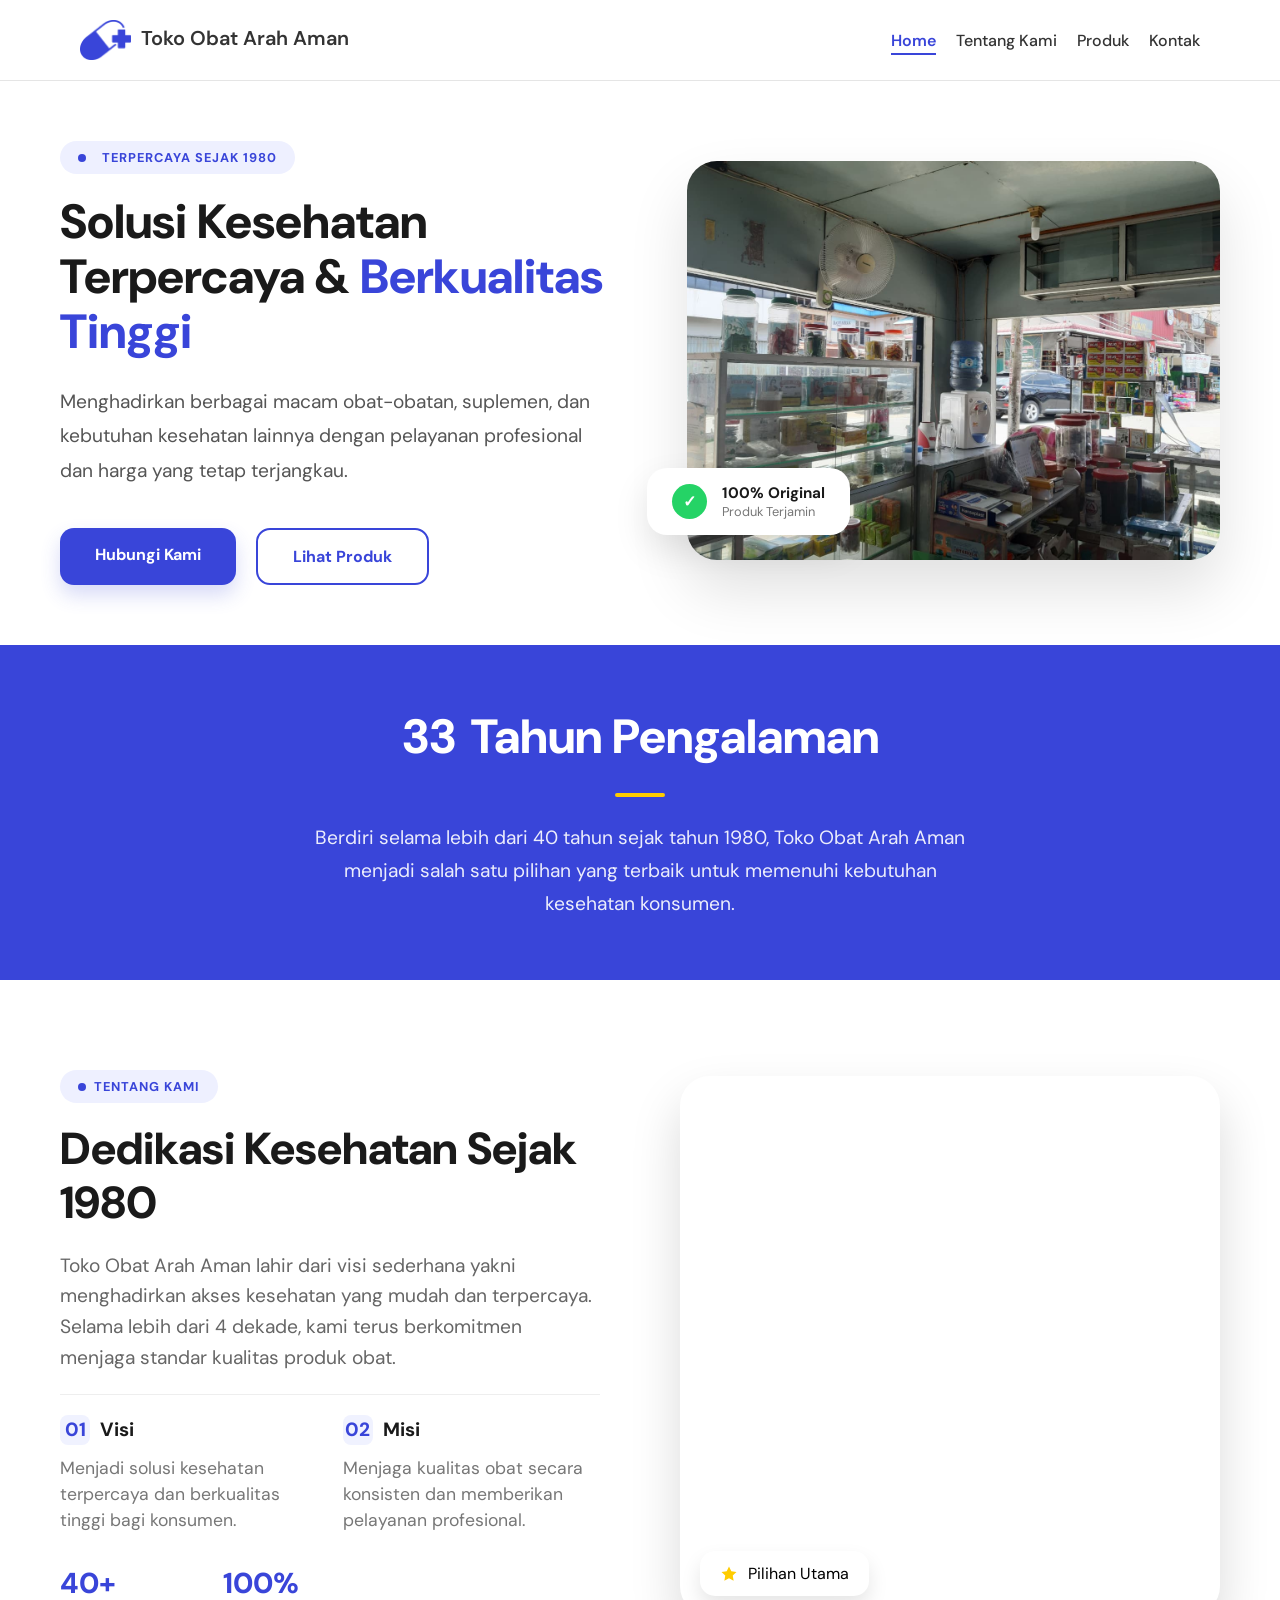
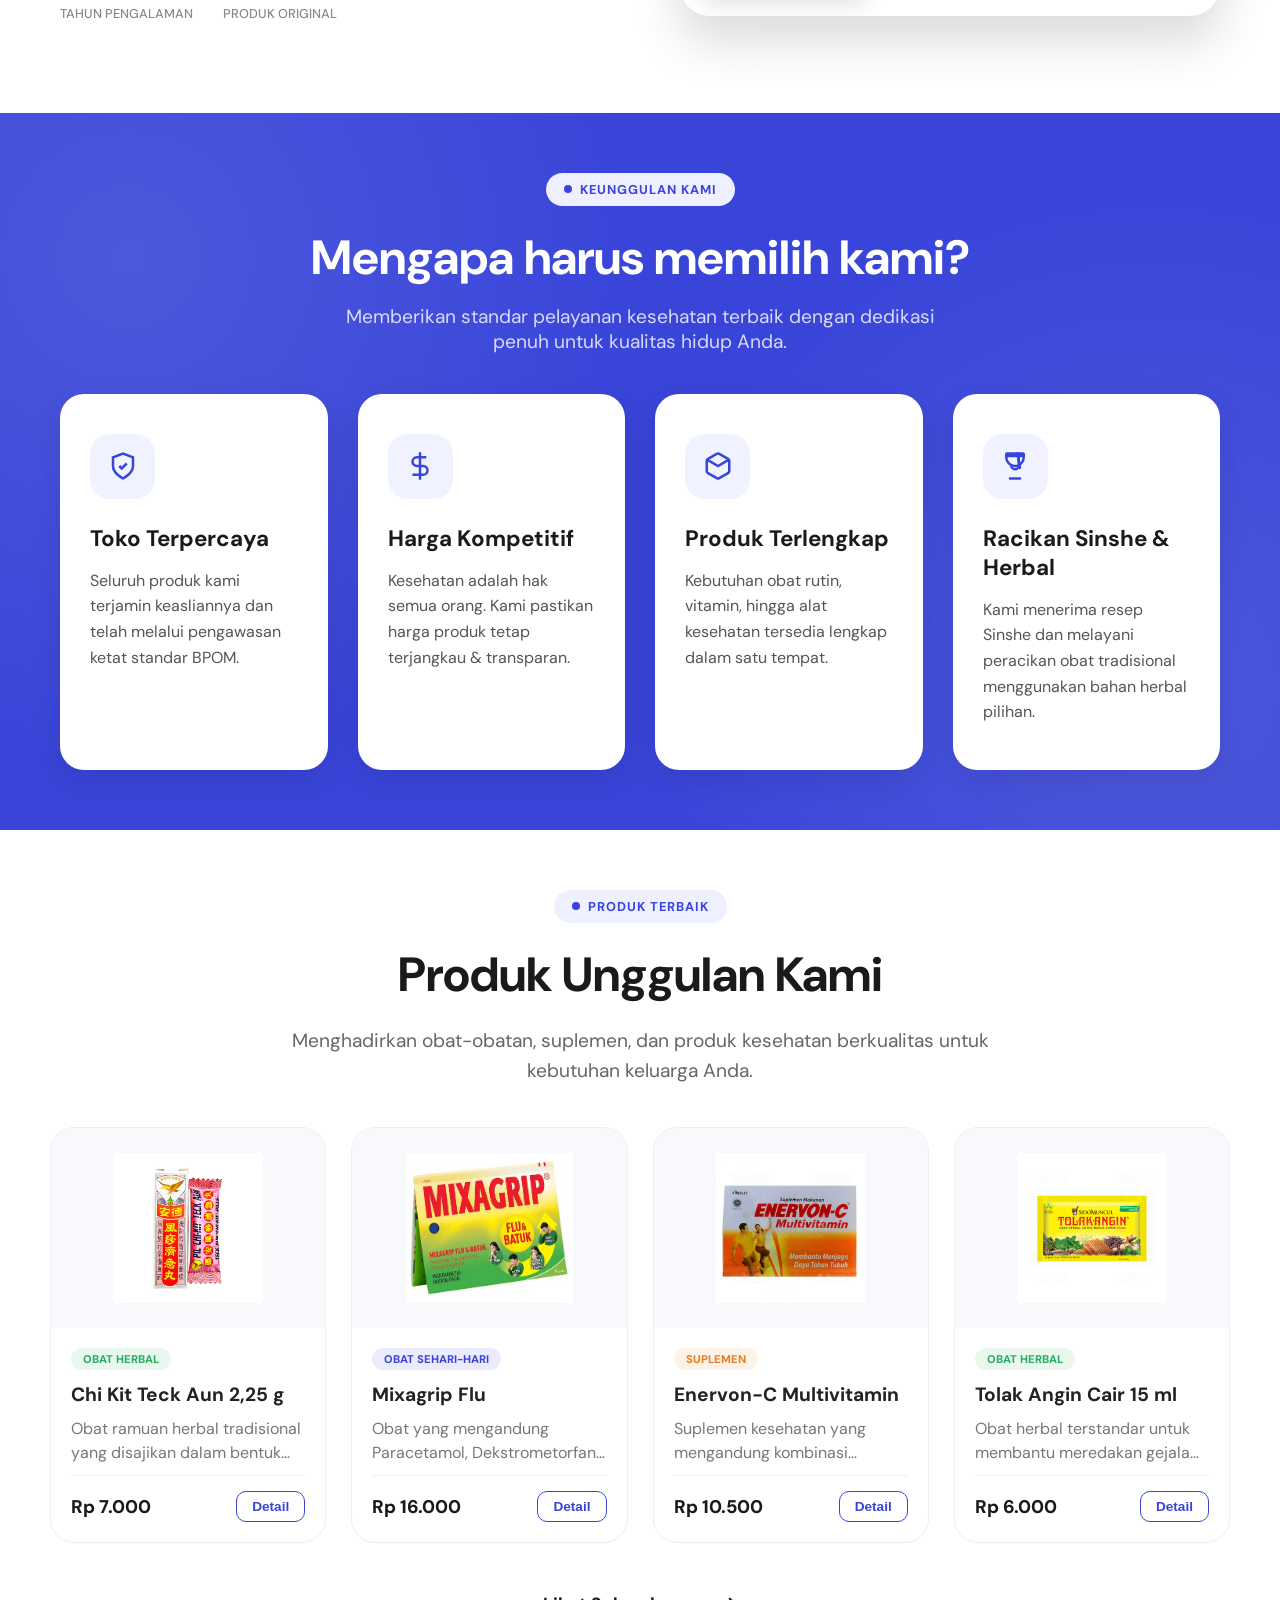
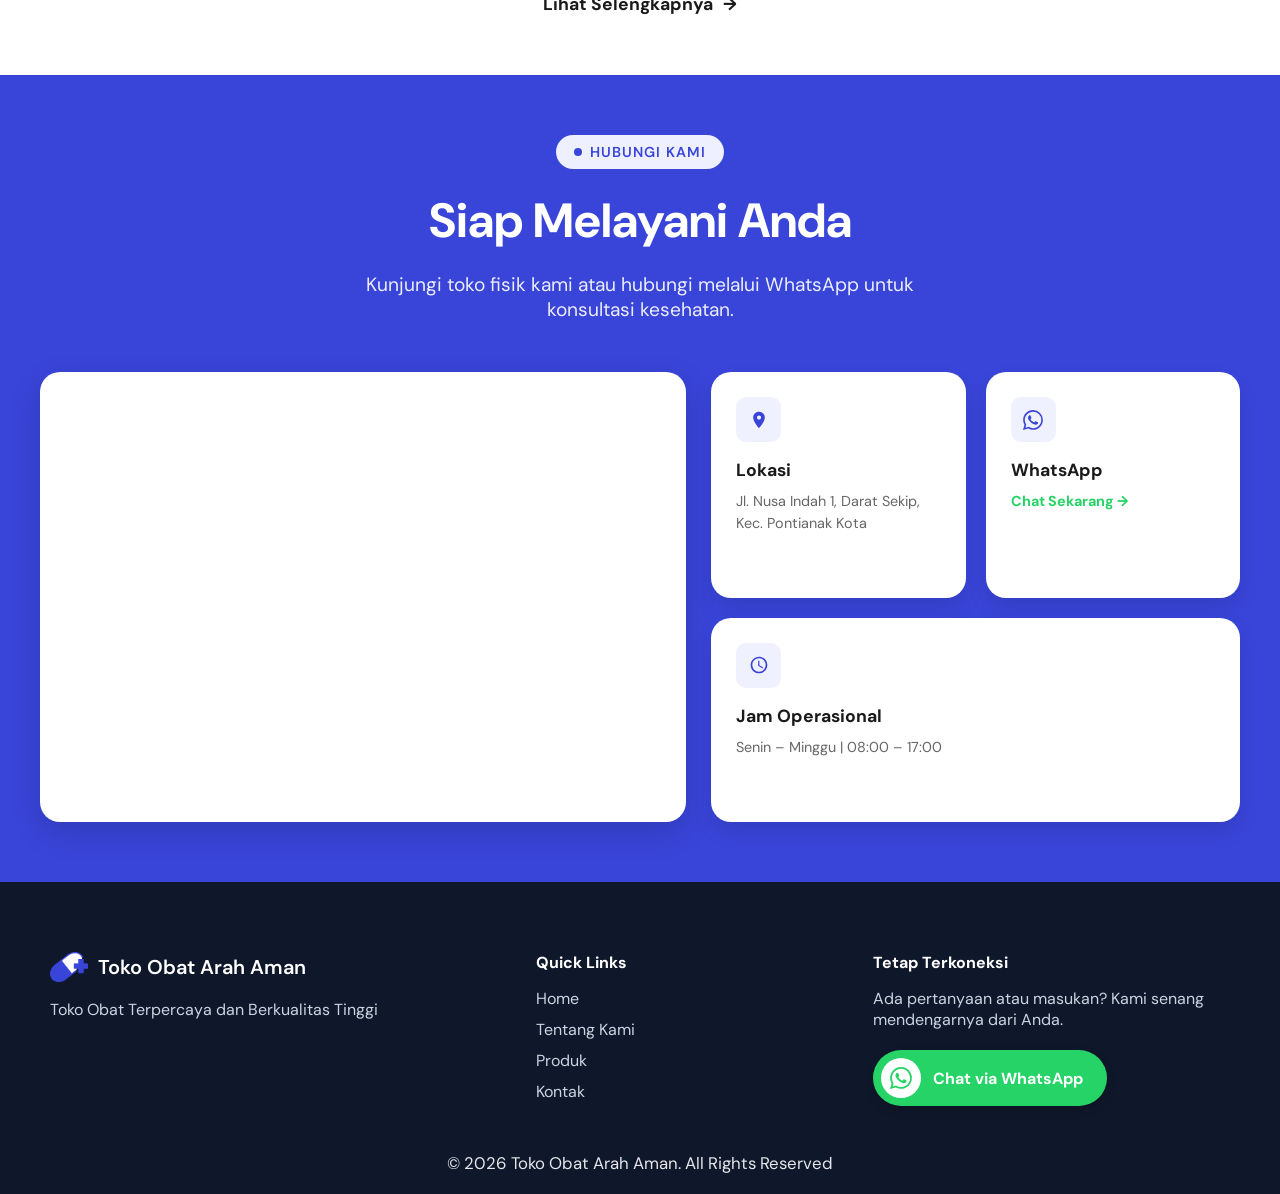
==== commit 9b624793: "set all asset" ====
--- a/index.html
+++ b/index.html
@@ -48,7 +48,7 @@
         </div>
         <div class="hero-image-wrapper">
           <div class="main-image-box">
-            <img src="img/hero-image.jpg" alt="Toko Obat Arah Aman" />
+            <img src="img/hero-image.jpeg" alt="Toko Obat Arah Aman" />
             <div class="hero-floating-badge">
               <div class="badge-icon">✓</div>
               <div class="badge-text">
@@ -394,7 +394,7 @@
               </div>
             </div>
             <a
-              href="https://wa.me/62895405243652"
+              href="https://wa.me/6285393988929"
               target="_blank"
               class="contact-card-solid link-card">
               <div class="contact-icon-box wa-bg">
@@ -457,7 +457,7 @@
           </p>
 
           <a
-            href="https://wa.me/62895405243652?text=Halo%20saya%20ingin%20bertanya"
+            href="https://wa.me/6285393988929?text=Halo%20saya%20ingin%20bertanya"
             target="_blank"
             class="wa-btn-flat">
             <div class="wa-icon-box">
@@ -611,7 +611,7 @@
           modalBadge.className = "product-badge " + badgeClass;
 
           const waText = `Halo, saya ingin memesan produk \n*${name}* (${price})`;
-          const waLink = `https://wa.me/62895405243652?text=${encodeURIComponent(waText)}`;
+          const waLink = `https://wa.me/6285393988929?text=${encodeURIComponent(waText)}`;
           document.getElementById("modalWA").href = waLink;
 
           modal.classList.add("active");
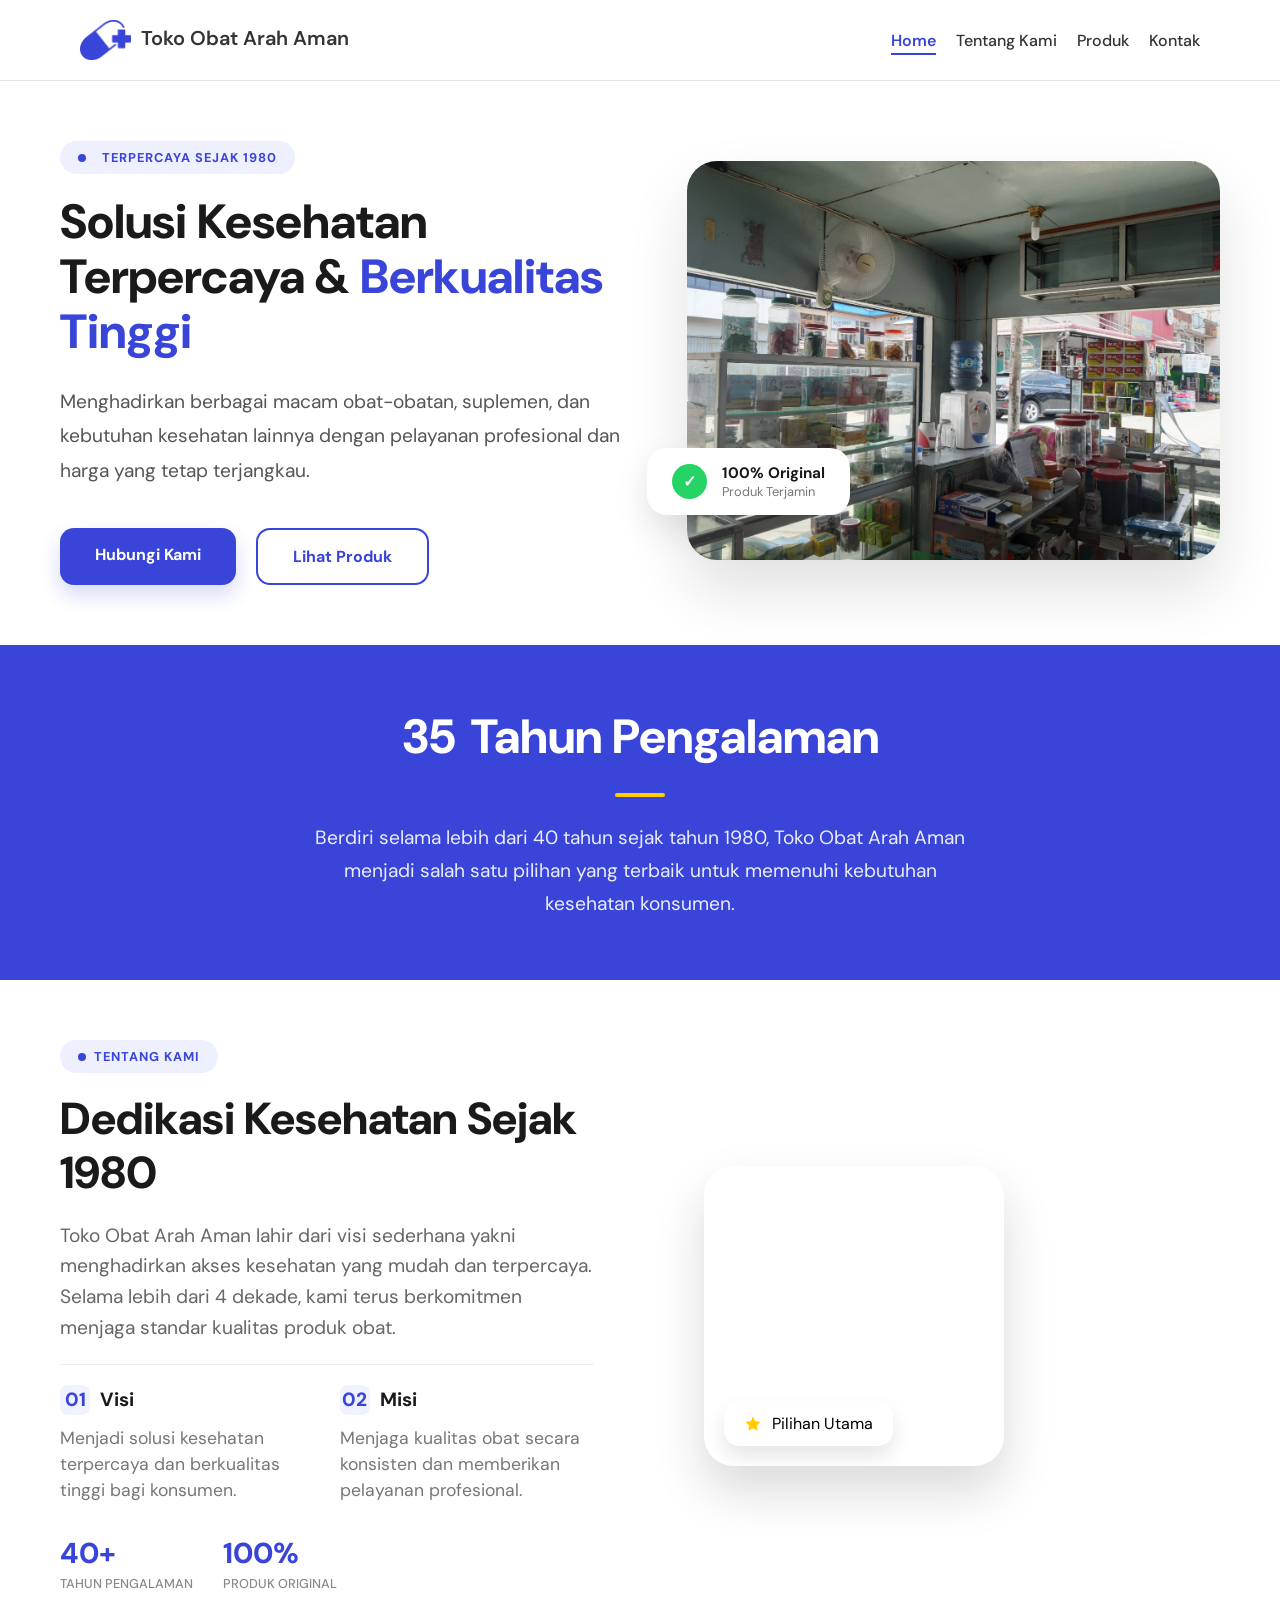
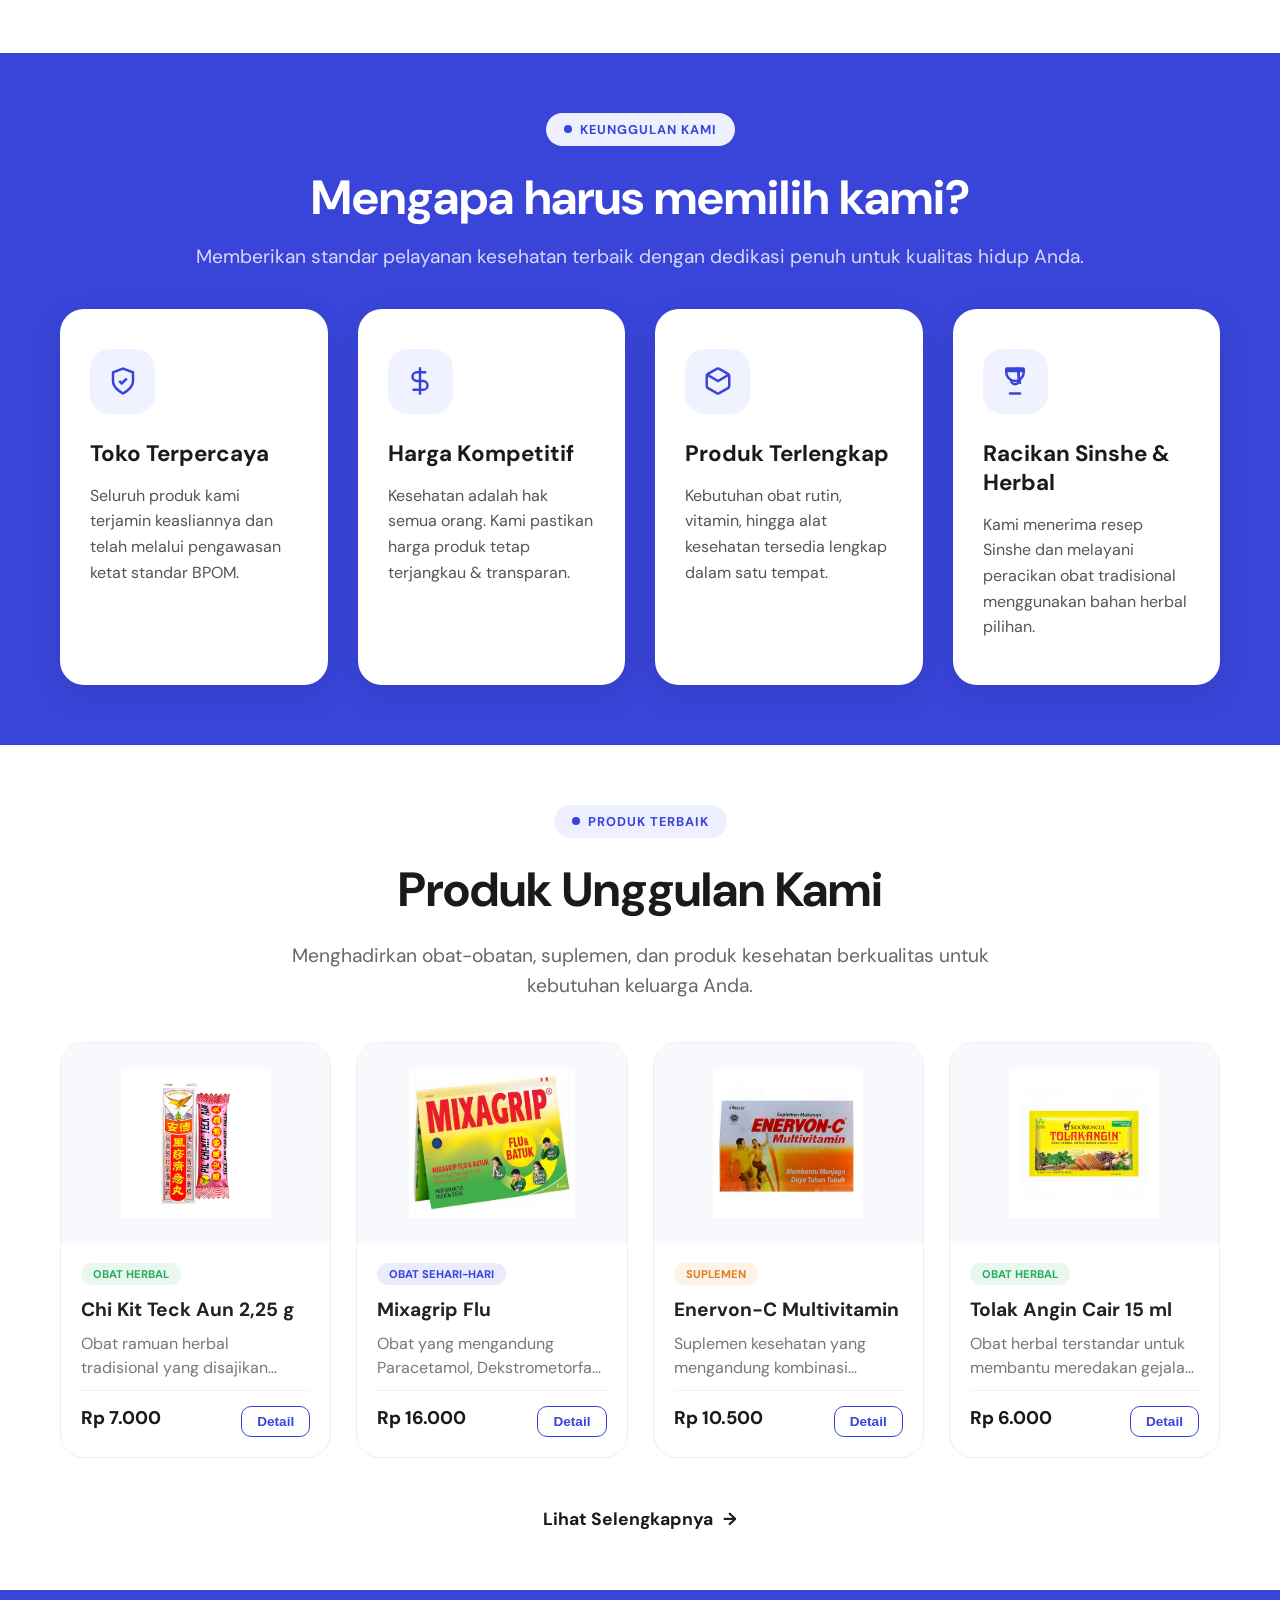
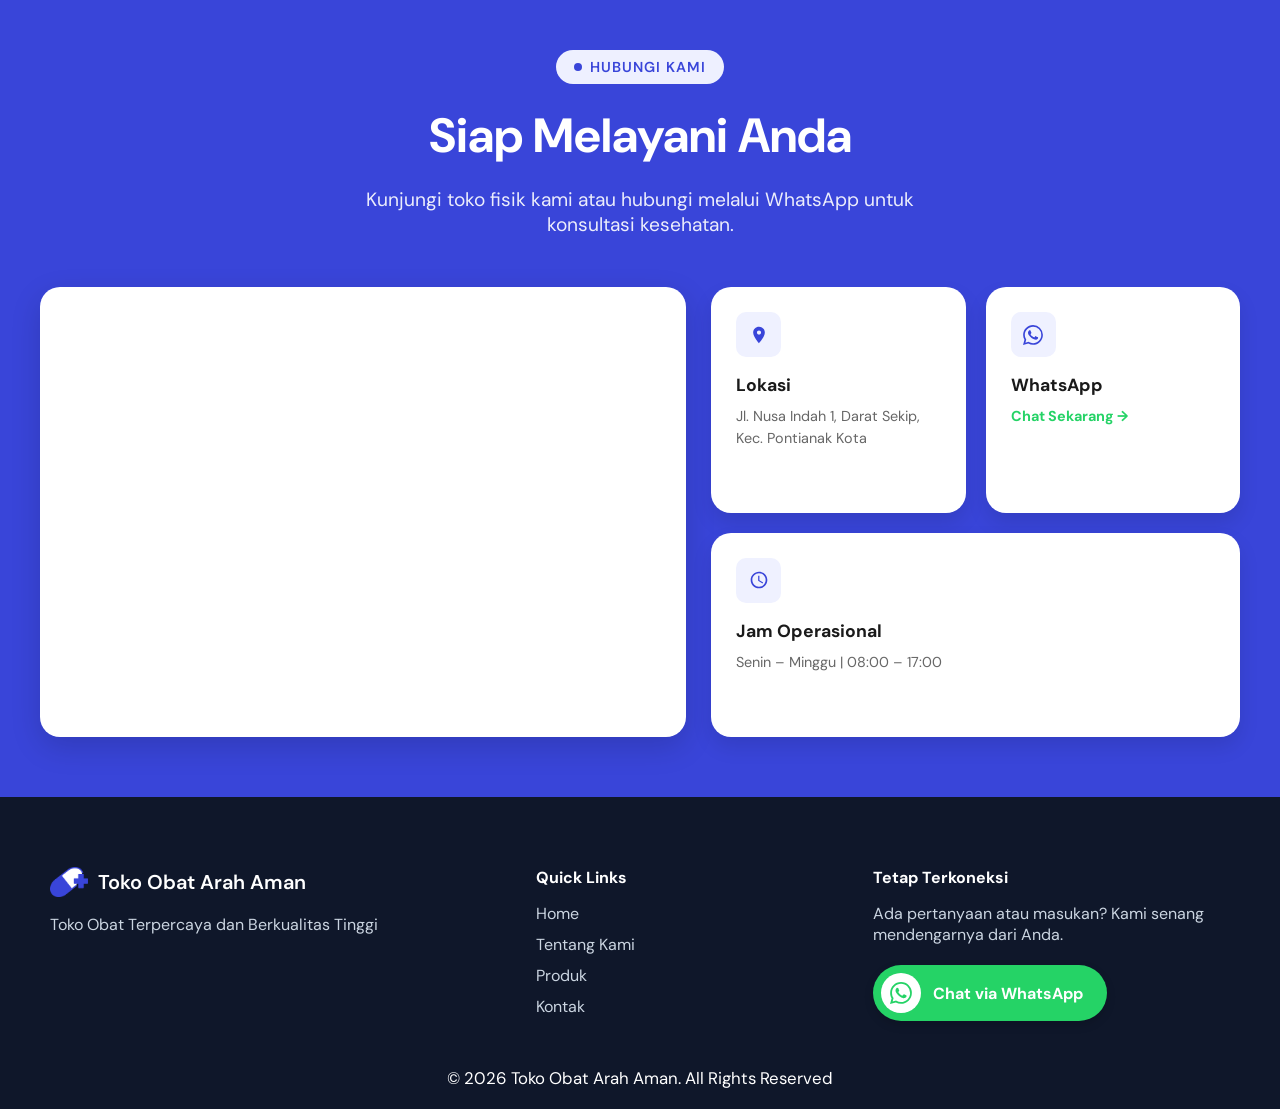
==== commit ea575470: "clean css" ====
--- a/index.html
+++ b/index.html
@@ -137,7 +137,6 @@
         </div>
       </div>
     </section>
-    <!-- END VALUE -->
     <!-- END ABOUT US -->
     <!-- START WHY CHOOSE US -->
     <section id="why" class="why-section reveal">
@@ -440,8 +439,7 @@
           </div>
           <p>Toko Obat Terpercaya dan Berkualitas Tinggi</p>
         </div>
-
-        <div>
+        <div class="quick-links">
           <h4>Quick Links</h4>
           <ul>
             <li><a href="#home">Home</a></li>
@@ -455,7 +453,6 @@
           <p style="color: #cbd5e1; margin-bottom: 20px">
             Ada pertanyaan atau masukan? Kami senang mendengarnya dari Anda.
           </p>
-
           <a
             href="https://wa.me/6285393988929?text=Halo%20saya%20ingin%20bertanya"
             target="_blank"
@@ -630,7 +627,7 @@
       document
         .querySelector(".modal-overlay")
         .addEventListener("click", closeModal);
-
+      // END PRODUCT POPUP
       // START BACK TO UP
       const backToTopBtn = document.getElementById("backToTop");
 
--- a/style.css
+++ b/style.css
@@ -34,9 +34,9 @@
   scroll-margin-top: 80px;
 }
 
+/* START NAVIGATION */
 nav {
   display: flex;
-  position: relative;
   justify-content: space-between;
   align-items: center;
   padding: 20px 80px;
@@ -103,29 +103,27 @@
   display: none;
   background: #f0f2ff;
   border: none;
-  color: #3945d9;
+  color: var(--primary-color);
   width: 45px;
   height: 45px;
   border-radius: 12px;
   font-size: 1.5rem;
   cursor: pointer;
   transition: all 0.3s ease;
-  align-items: center;
-  justify-content: center;
 }
 
 .menu-toggle:hover {
-  background: #3945d9;
+  background: var(--primary-color);
   color: white;
 }
 
+/* END NAVIGATION */
+
+/* START HERO SECTION */
 .hero-section {
   background-color: #ffffff;
   display: flex;
-  align-items: center;
   padding: 60px;
-  overflow: hidden;
-  position: relative;
 }
 
 .hero-container {
@@ -133,13 +131,11 @@
   margin: 0 auto;
   display: flex;
   align-items: center;
-  justify-content: space-between;
   gap: 40px;
 }
 
 .hero-text {
   flex: 1.1;
-  z-index: 5;
 }
 
 .hero-text h1 {
@@ -152,7 +148,7 @@
 
 .hero-text h1 em {
   font-style: normal;
-  color: #3945d9;
+  color: var(--primary-color);
 }
 
 .hero-text p {
@@ -160,7 +156,6 @@
   color: #555;
   line-height: 1.8;
   margin-bottom: 40px;
-  max-width: 550px;
 }
 
 .btn-container {
@@ -170,7 +165,7 @@
 
 .btn-primary {
   padding: 16px 35px;
-  background-color: #3945d9;
+  background-color: var(--primary-color);
   color: #ffffff;
   text-decoration: none;
   border-radius: 14px;
@@ -188,11 +183,11 @@
 .btn-secondary {
   padding: 16px 35px;
   background-color: transparent;
-  color: #3945d9;
+  color: var(--primary-color);
   text-decoration: none;
   border-radius: 14px;
   font-weight: 700;
-  border: 2px solid #3945d9;
+  border: 2px solid var(--primary-color);
   transition: 0.3s;
 }
 
@@ -203,27 +198,21 @@
 
 .hero-image-wrapper {
   flex: 1;
-  position: relative;
-  display: flex;
-  justify-content: flex-end;
 }
 
 .main-image-box {
   position: relative;
-  z-index: 2;
-  width: 100%;
 }
 
 .main-image-box img {
   width: 100%;
-  height: auto;
   border-radius: 30px;
   box-shadow: 0 30px 60px rgba(0, 0, 0, 0.12);
 }
 
 .hero-floating-badge {
   position: absolute;
-  bottom: 30px;
+  bottom: 50px;
   left: -40px;
   background: #ffffff;
   padding: 15px 25px;
@@ -256,11 +245,14 @@
   font-size: 0.95rem;
   color: #1a1a1a;
 }
+
 .badge-text span {
   font-size: 0.8rem;
   color: #777;
 }
-
+/* END HERO SECTION */
+
+/* START STATS SECTION */
 .stats-section {
   background-color: var(--primary-color);
   padding: 60px;
@@ -268,10 +260,6 @@
   color: #ffffff;
 }
 
-.stats-container {
-  margin: 0 auto;
-}
-
 .stats-container h2 {
   font-size: var(--desktop-fs-h);
   font-weight: 800;
@@ -289,7 +277,7 @@
 }
 
 #plus::after {
-  content: none !important;
+  content: none;
 }
 
 .stats-container p::before {
@@ -313,9 +301,11 @@
 .stats-container h2.bounce {
   animation: headingBounce 0.6s ease-out;
 }
-
+/* END STATS SECTION */
+
+/* START ABOUT SECTION */
 .about-section {
-  padding: 90px 60px;
+  padding: 60px;
   background-color: #ffffff;
 }
 
@@ -323,12 +313,11 @@
   max-width: 1200px;
   margin: 0 auto;
   display: flex;
-  align-items: center;
   gap: 80px;
 }
 
 .about-text {
-  flex: 1;
+  flex: 1.1;
 }
 
 .custom-pill {
@@ -337,7 +326,7 @@
   gap: 8px;
   padding: 8px 18px;
   background-color: #eef0ff;
-  color: #3945d9;
+  color: var(--primary-color);
   border-radius: 50px;
   font-size: 0.8rem;
   font-weight: 700;
@@ -349,7 +338,7 @@
   content: "";
   width: 8px;
   height: 8px;
-  background-color: #3945d9;
+  background-color: var(--primary-color);
   border-radius: 50%;
 }
 
@@ -387,7 +376,7 @@
 .vm-number {
   font-size: var(--desktop-fs-p);
   font-weight: 800;
-  color: #3945d9;
+  color: var(--primary-color);
   background: #f0f2ff;
   width: 30px;
   height: 30px;
@@ -409,14 +398,6 @@
   line-height: 1.5;
 }
 
-.about-footer {
-  display: flex;
-  align-items: center;
-  justify-content: space-between;
-  gap: 30px;
-  flex-wrap: wrap;
-}
-
 .about-stats-row {
   display: flex;
   gap: 30px;
@@ -426,7 +407,7 @@
   display: block;
   font-size: 1.8rem;
   font-weight: 800;
-  color: #3945d9;
+  color: var(--primary-color);
 }
 
 .stat-desc {
@@ -438,11 +419,13 @@
 
 .about-visual-content {
   flex: 1;
+  display: flex;
+  align-items: center;
+  padding: 40px 30px;
 }
 
 .video-frame {
   position: relative;
-  z-index: 2;
   border-radius: 30px;
   overflow: hidden;
   aspect-ratio: 1 / 1;
@@ -467,24 +450,13 @@
   gap: 10px;
   box-shadow: 0 10px 20px rgba(0, 0, 0, 0.1);
 }
-
+/* END ABOUT SECTION */
+
+/* START WHY SECTION */
 .why-section {
   background-color: var(--primary-color);
-  background-image:
-    radial-gradient(
-      circle at 10% 20%,
-      rgba(255, 255, 255, 0.1) 0%,
-      transparent 40%
-    ),
-    radial-gradient(
-      circle at 90% 80%,
-      rgba(255, 255, 255, 0.1) 0%,
-      transparent 40%
-    );
   padding: 60px;
-  color: #ffffff !important;
-  position: relative;
-  overflow: hidden;
+  color: #ffffff;
 }
 
 .why-text {
@@ -494,13 +466,12 @@
 
 .why-text h2 {
   font-size: var(--desktop-fs-h);
-  color: #ffffff !important;
+  color: #ffffff;
   font-weight: 700;
 }
 
 .why-text p {
   color: rgba(255, 255, 255, 0.8);
-  max-width: 600px;
   margin: 15px auto 0;
   font-size: var(--desktop-fs-p);
 }
@@ -509,7 +480,6 @@
   display: grid;
   grid-template-columns: repeat(4, 1fr);
   gap: 30px;
-  max-width: 1200px;
   margin: 0 auto;
 }
 
@@ -539,18 +509,6 @@
   line-height: 1.6;
 }
 
-.why-icon-solid {
-  width: 55px;
-  height: 55px;
-  background: #eef0ff;
-  color: #3945d9;
-  border-radius: 12px;
-  display: flex;
-  align-items: center;
-  justify-content: center;
-  margin-bottom: 20px;
-}
-
 .why-icon-circle svg {
   width: 30px;
   height: 30px;
@@ -574,9 +532,11 @@
   color: #ffffff;
   transform: scale(1.1) rotate(10deg);
 }
-
+/* END WHY SECTION */
+
+/* START PRODUCT SECTION */
 .products-section {
-  padding: 60px 30px;
+  padding: 60px;
   background-color: #ffffff;
 }
 
@@ -603,9 +563,7 @@
   display: grid;
   grid-template-columns: repeat(4, 1fr);
   gap: 25px;
-  max-width: 1500px;
   margin: 0 auto;
-  padding: 0px 20px;
 }
 
 .product-card {
@@ -614,9 +572,6 @@
   border-radius: 24px;
   overflow: hidden;
   transition: all 0.3s cubic-bezier(0.4, 0, 0.2, 1);
-  display: flex;
-  flex-direction: column;
-  width: 100%;
   cursor: pointer;
 }
 
@@ -650,7 +605,6 @@
   padding: 20px;
   display: flex;
   flex-direction: column;
-  flex-grow: 1;
 }
 
 .product-badge {
@@ -677,6 +631,7 @@
   color: #e67e22;
   background: rgba(230, 126, 34, 0.1);
 }
+
 .product-info h3 {
   font-size: 1.2rem;
   color: #222;
@@ -696,9 +651,7 @@
 }
 
 .product-footer {
-  margin-top: auto;
-  display: flex;
-  align-items: center;
+  display: flex;
   justify-content: space-between;
   padding-top: 15px;
   border-top: 1px solid #f1f1f1;
@@ -712,18 +665,18 @@
 
 .btn-detail {
   background: transparent;
-  border: 1.5px solid #3945d9;
-  color: #3945d9;
+  border: 1.5px solid var(--primary-color);
+  color: var(--primary-color);
   padding: 7px 15px;
   border-radius: 10px;
   font-weight: 600;
   font-size: 0.85rem;
   cursor: pointer;
-  transition: 0.3s;
+  transition: all 0.3s ease;
 }
 
 .btn-detail:hover {
-  background: #3945d9;
+  background: var(--primary-color);
   color: #fff;
 }
 
@@ -750,9 +703,11 @@
 .btn-view-all:hover span {
   transform: translateX(5px);
 }
-
+/* END PRODUCTS SECTION */
+
+/* START CONTACT SECTION */
 .contact-section {
-  background-color: #3945d9 !important;
+  background-color: var(--primary-color);
   padding: 60px 30px;
 }
 
@@ -771,7 +726,7 @@
 
 .contact-text h2 {
   font-size: var(--desktop-fs-h);
-  color: #ffffff !important;
+  color: #ffffff;
   font-weight: 700;
   margin: 0px 0 20px;
 }
@@ -798,22 +753,18 @@
   border-radius: 20px;
   overflow: hidden;
   box-shadow: 0 10px 30px rgba(0, 0, 0, 0.15);
-  display: flex;
-  flex-direction: column;
   height: 450px;
 }
 
 .contact-map-wrapper iframe {
-  width: 100% !important;
-  height: 100% !important;
+  width: 100%;
+  height: 100%;
   border: none;
-  display: block;
-  flex-grow: 1;
 }
 
 .contact-cards-container {
   display: grid;
-  grid-template-columns: 1fr 1fr;
+  grid-template-columns: repeat(2, 1fr);
   gap: 20px;
 }
 
@@ -823,8 +774,6 @@
   border-radius: 20px;
   display: flex;
   flex-direction: column;
-  align-items: flex-start;
-  text-align: left;
   transition: all 0.3s ease;
   text-decoration: none;
   color: #333;
@@ -839,7 +788,7 @@
   width: 45px;
   height: 45px;
   background: #eff1ff;
-  color: #3945d9;
+  color: var(--primary-color);
   border-radius: 10px;
   display: flex;
   align-items: center;
@@ -868,18 +817,20 @@
 }
 
 .contact-cta-label {
-  color: #25d366 !important;
-  font-weight: 700 !important;
+  color: #25d366;
+  font-weight: 700;
 }
 
 .contact-card-solid:hover {
   transform: translateY(-5px);
   box-shadow: 0 15px 30px rgba(0, 0, 0, 0.2);
 }
-
+/* END CONTACT SECTION */
+
+/* START FOOTER SECTION */
 footer {
   background: #0f172a;
-  color: #e5e7eb;
+  color: #fff;
   padding: 70px 50px 20px;
 }
 
@@ -907,12 +858,6 @@
   text-decoration: none;
 }
 
-.footer-socials {
-  display: flex;
-  gap: 12px;
-  margin-top: 15px;
-}
-
 .footer-grid h4 {
   margin-bottom: 15px;
   color: #fff;
@@ -920,7 +865,6 @@
 
 .footer-grid ul {
   list-style: none;
-  padding: 0;
 }
 
 .footer-grid ul li {
@@ -970,7 +914,7 @@
   display: flex;
   align-items: center;
   justify-content: center;
-  transition: 0.3s ease;
+  transition: all 0.3s ease;
 }
 
 .wa-icon-box svg {
@@ -987,6 +931,7 @@
 .wa-btn-flat:hover .wa-icon-box {
   transform: scale(1.1);
 }
+/* END FOOTER SECTION */
 
 #backToTop {
   position: fixed;
@@ -1010,11 +955,12 @@
   transform: translateY(-5px);
 }
 
+/* PRODUCTS.HTML */
+
+/* START HERO SECTION */
 .hero-products-section {
   background-color: #ffffff;
   padding: 60px;
-  position: relative;
-  overflow: visible;
 }
 
 .overlay-container {
@@ -1029,7 +975,7 @@
   position: absolute;
   right: 0;
   top: 0;
-  width: 95%;
+  width: 100%;
   height: 100%;
   z-index: 1;
 }
@@ -1042,15 +988,7 @@
   box-shadow: -20px 20px 60px rgba(0, 0, 0, 0.1);
 }
 
-.hero-image-gradient {
-  position: absolute;
-  inset: 0;
-  background: linear-gradient(to right, #fcfcfd 0%, transparent 40%);
-  border-radius: 40px 0 0 40px;
-}
-
 .hero-floating-card {
-  position: relative;
   z-index: 10;
   background: #ffffff;
   width: 500px;
@@ -1068,9 +1006,9 @@
   margin-bottom: 20px;
 }
 
-.hero-floating-card h1 em {
+.hero-floating-card h1 span {
   font-style: normal;
-  color: #3945d9;
+  color: var(--primary-color);
 }
 
 .hero-floating-card p {
@@ -1110,6 +1048,22 @@
   width: 1px;
   height: 30px;
   background: #ddd;
+}
+
+.products-catalog-text {
+  padding: 10px 30px 30px;
+  text-align: center;
+}
+
+.products-catalog-text h2 {
+  font-size: var(--desktop-fs-h);
+  padding: 5px;
+}
+
+.products-catalog-text p {
+  font-size: var(--desktop-fs-p);
+  padding: 5px;
+  color: #666;
 }
 
 .category-filter-wrapper {
@@ -1138,15 +1092,15 @@
   font-weight: 700;
   font-size: 0.95rem;
   cursor: pointer;
-  transition: all 0.4s cubic-bezier(0.165, 0.84, 0.44, 1);
+  transition: all 0.4s ease;
 }
 
 .category-pill-btn:hover {
-  color: #3945d9;
+  color: var(--primary-color);
 }
 
 .category-pill-btn.active {
-  background: #3945d9;
+  background: var(--primary-color);
   color: #ffffff;
   box-shadow: 0 8px 20px rgba(57, 69, 217, 0.3);
 }
@@ -1154,41 +1108,15 @@
 .category-content {
   display: none;
   opacity: 0;
-  transform: translateY(20px);
 }
 
 .category-content.active {
   display: block;
   opacity: 1;
-  transform: translateY(0);
-  animation: fadeInUp 0.5s forwards;
 }
 
 .products-container {
-  padding: 30px;
-}
-
-.products-catalog-text {
-  padding: 10px 30px 30px;
-  text-align: center;
-}
-
-.products-catalog-text h2 {
-  font-size: var(--desktop-fs-h);
-  padding: 5px;
-}
-
-.products-catalog-text p {
-  font-size: var(--desktop-fs-p);
-  padding: 5px;
-  color: #666;
-}
-
-@keyframes fadeInUp {
-  to {
-    opacity: 1;
-    transform: translateY(0);
-  }
+  padding: 60px;
 }
 
 .closing-section {
@@ -1198,7 +1126,7 @@
 
 .closing-container {
   width: 100%;
-  background-color: #3945d9;
+  background-color: var(--primary-color);
   background-image:
     radial-gradient(at 0% 0%, rgba(79, 91, 255, 0.8) 0, transparent 50%),
     radial-gradient(at 100% 100%, rgba(30, 40, 150, 0.8) 0, transparent 50%);
@@ -1206,14 +1134,7 @@
   padding: 100px 90px;
   text-align: center;
   color: #ffffff;
-  position: relative;
-  overflow: hidden;
   box-shadow: 0 30px 60px rgba(57, 69, 217, 0.25);
-}
-
-.closing-content-box {
-  position: relative;
-  z-index: 5;
 }
 
 .pill-tag-gold {
@@ -1251,7 +1172,7 @@
 .btn-closing-primary {
   display: inline-block;
   background: #ffffff;
-  color: #3945d9;
+  color: var(--primary-color);
   padding: 18px 40px;
   border-radius: 15px;
   font-weight: 700;
@@ -1266,7 +1187,9 @@
   background: #f0f2ff;
   box-shadow: 0 15px 35px rgba(0, 0, 0, 0.2);
 }
-
+/* END CLOSING SECTION */
+
+/* START MODAL  */
 .product-modal {
   position: fixed;
   top: 0;
@@ -1285,6 +1208,7 @@
 }
 
 .modal-overlay {
+  /*untuk blur bg popup modal*/
   position: absolute;
   top: 0;
   left: 0;
@@ -1300,20 +1224,7 @@
   width: 100%;
   max-width: 800px;
   border-radius: 28px;
-  overflow: hidden;
   animation: modalFadeUp 0.4s ease;
-  z-index: 1001;
-}
-
-@keyframes modalFadeUp {
-  from {
-    opacity: 0;
-    transform: translateY(30px);
-  }
-  to {
-    opacity: 1;
-    transform: translateY(0);
-  }
 }
 
 .modal-close {
@@ -1332,7 +1243,7 @@
 }
 
 .modal-close:hover {
-  background: #3945d9;
+  background: var(--primary-color);
   color: white;
 }
 
@@ -1382,7 +1293,7 @@
 .modal-price {
   font-size: 1.5rem;
   font-weight: 800;
-  color: #3945d9;
+  color: var(--primary-color);
 }
 
 .btn-buy {
@@ -1400,6 +1311,16 @@
   transform: translateY(-2px);
 }
 
+.reveal {
+  opacity: 0;
+  transform: translateY(40px);
+  transition: all 0.8s ease;
+}
+
+.reveal.show {
+  opacity: 1;
+  transform: translateY(0);
+}
 @keyframes headingBounce {
   0% {
     transform: scale(1);
@@ -1424,6 +1345,17 @@
   }
   100% {
     transform: translateY(0px);
+  }
+}
+
+@keyframes modalFadeUp {
+  from {
+    opacity: 0;
+    transform: translateY(30px);
+  }
+  to {
+    opacity: 1;
+    transform: translateY(0);
   }
 }
 
@@ -1511,31 +1443,6 @@
     max-width: 100%;
   }
 
-  .hero-image-wrapper {
-    flex: 1;
-    display: flex;
-    justify-content: center;
-    align-items: center;
-    position: relative;
-  }
-
-  .main-image-box {
-    position: relative;
-    z-index: 2;
-    width: 100%;
-    max-width: 550px;
-    transition: all 0.3s ease;
-  }
-
-  .main-image-box img {
-    width: 100%;
-    height: auto;
-    display: block;
-    border-radius: 30px;
-    box-shadow: 0 20px 50px rgba(0, 0, 0, 0.1);
-    object-fit: cover;
-  }
-
   .btn-container {
     justify-content: center;
     gap: 10px;
@@ -1593,20 +1500,6 @@
     font-size: 1.65rem;
   }
 
-  .flex-wrapper {
-    gap: 40px;
-  }
-
-  .card-stack {
-    flex-direction: column;
-    align-items: center;
-  }
-
-  .feature-card {
-    width: 100%;
-    max-width: 450px;
-  }
-
   .about-container {
     flex-direction: column;
     text-align: center;
@@ -1616,6 +1509,7 @@
   .about-visual-content {
     justify-content: center;
     width: 100%;
+    padding: 0px;
   }
 
   .video-frame {
@@ -1636,16 +1530,6 @@
     font-size: var(--phone-fs-p);
   }
 
-  .main-title {
-    text-align: center;
-    font-size: 2.2rem;
-  }
-
-  .badge-container {
-    display: flex;
-    justify-content: center;
-  }
-
   .why-grid-layout {
     grid-template-columns: 1fr;
   }
@@ -1681,7 +1565,6 @@
     line-height: 1.5;
   }
 
-  .why-icon-solid,
   .why-icon-circle {
     width: 45px;
     height: 45px;
@@ -1735,10 +1618,6 @@
 
   .product-desc {
     font-size: 0.85rem;
-    display: -webkit-box;
-    -webkit-line-clamp: 2;
-    -webkit-box-orient: vertical;
-    overflow: hidden;
   }
 
   .product-price {
@@ -1775,11 +1654,6 @@
     gap: 12px;
   }
 
-  .contact-card-solid {
-    padding: 15px;
-    border-radius: 15px;
-  }
-
   .contact-icon-box {
     width: 35px;
     height: 35px;
@@ -1808,7 +1682,7 @@
   }
 
   footer {
-    padding: 60px 30px;
+    padding: 60px 30px px;
   }
 
   .footer-grid {
@@ -1816,6 +1690,16 @@
     gap: 30px;
   }
 
+  .quick-links ul {
+    display: flex;
+    justify-content: center;
+  }
+
+  .quick-links ul li {
+    padding: 5px;
+    white-space: nowrap;
+  }
+
   .subscribe-form {
     max-width: 60%;
   }
@@ -1826,10 +1710,6 @@
 
   .subscribe-form button {
     padding: 8px 14px;
-  }
-
-  .footer-socials {
-    justify-content: center;
   }
 
   .footer-brand {
@@ -1854,10 +1734,6 @@
 
   .hero-img-main {
     border-radius: 30px;
-  }
-
-  .hero-image-gradient {
-    display: none;
   }
 
   .hero-floating-card {
@@ -1942,7 +1818,7 @@
     width: 90%;
     max-height: 85vh;
     border-radius: 20px;
-    overflow-y: auto;
+    overflow-y: auto; /*muncul scroll kalau kepanjangan isinya*/
   }
 
   .modal-body {
@@ -2003,17 +1879,6 @@
   }
 }
 
-.reveal {
-  opacity: 0;
-  transform: translateY(40px);
-  transition: all 0.8s ease;
-}
-
-.reveal.show {
-  opacity: 1;
-  transform: translateY(0);
-}
-
 /* TABLET */
 @media (min-width: 769px) and (max-width: 1024px) {
   .hero-text h1 {
@@ -2121,7 +1986,6 @@
     line-height: 1.6;
   }
 
-  .why-icon-solid,
   .why-icon-circle {
     width: 55px;
     height: 55px;
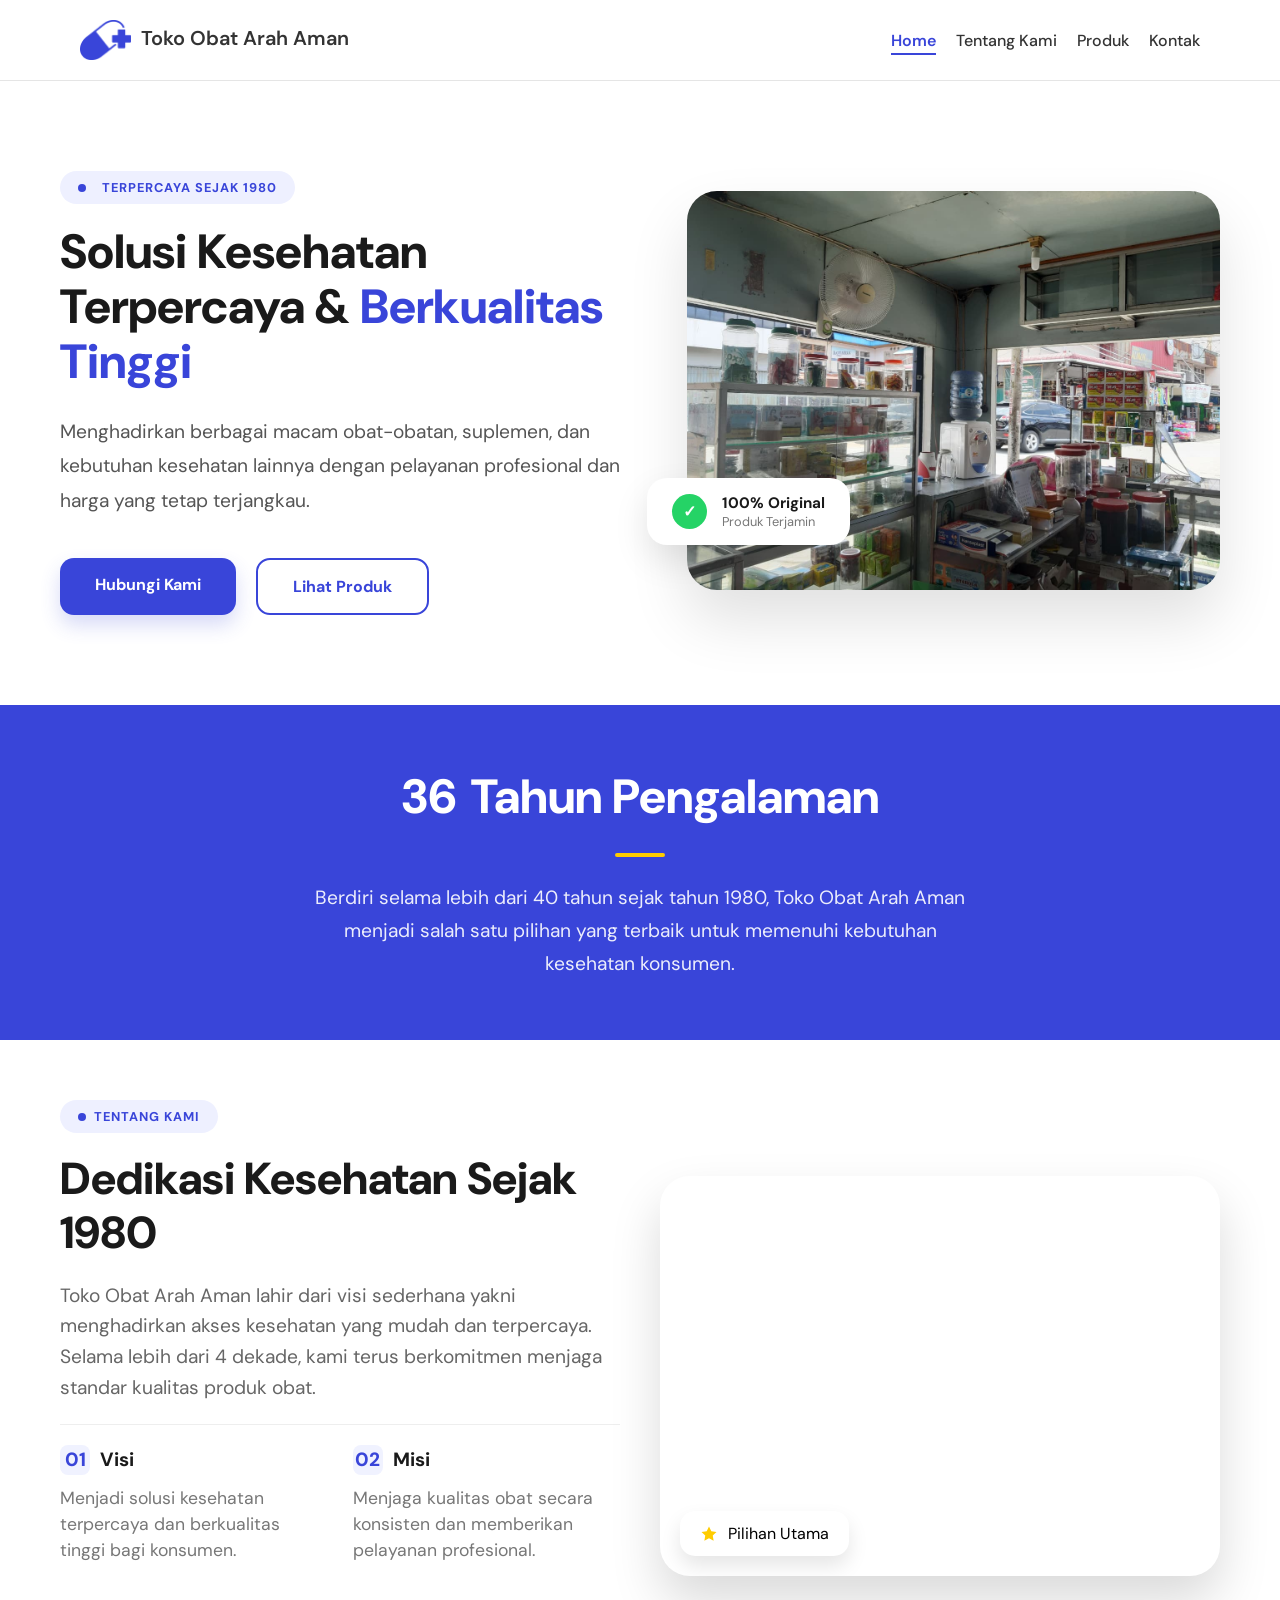
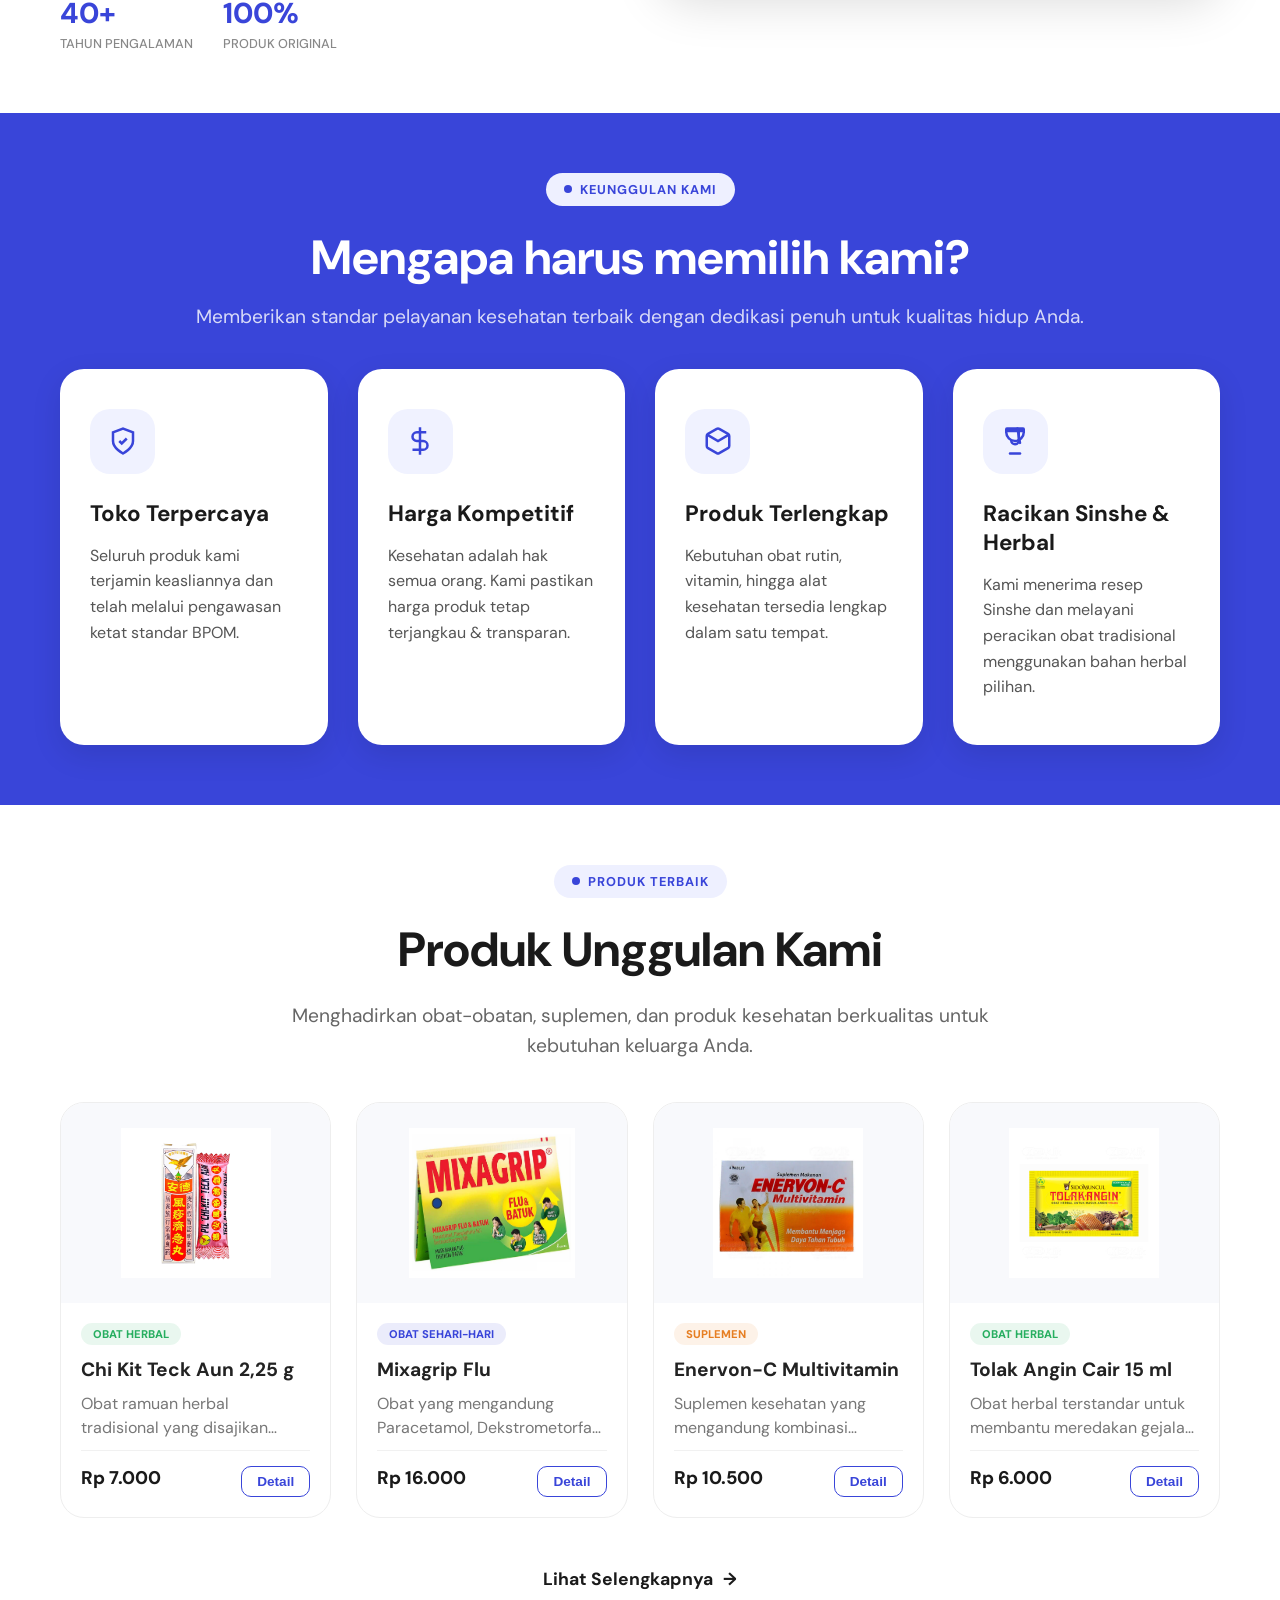
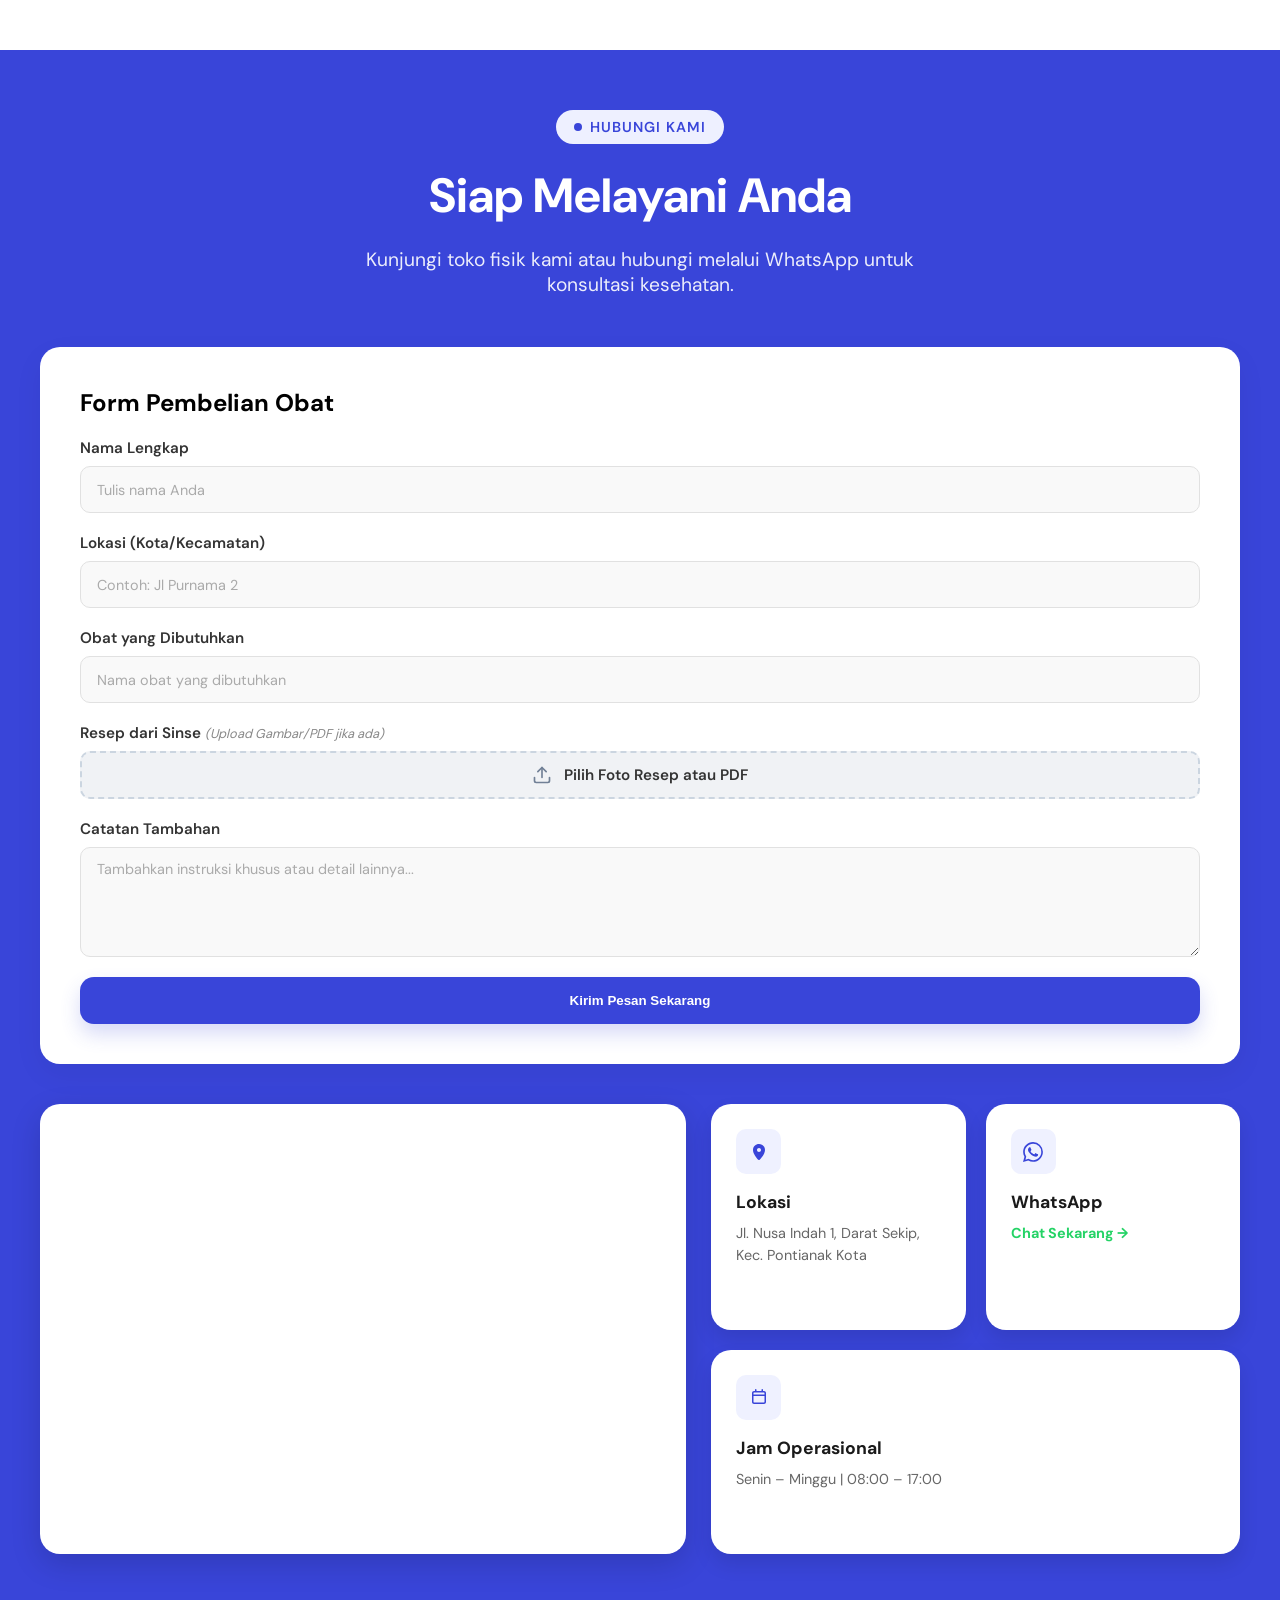
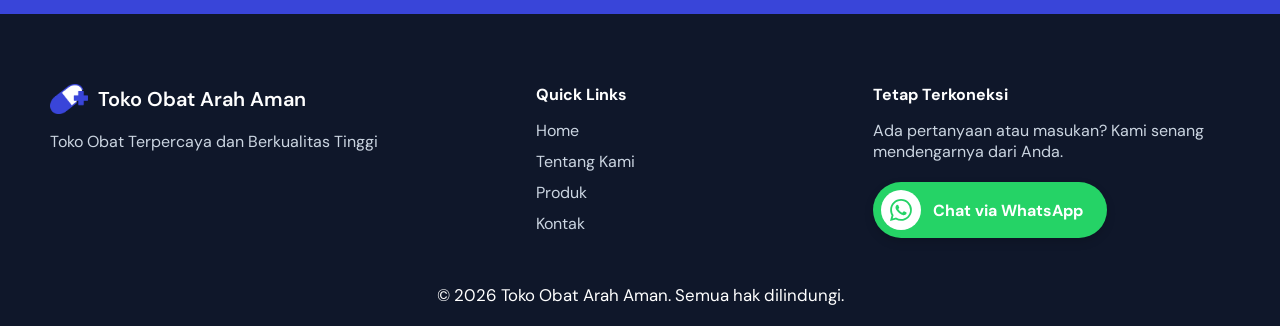
==== commit 2dc8fe77: "done + form" ====
--- a/index.html
+++ b/index.html
@@ -370,6 +370,86 @@
             konsultasi kesehatan.
           </p>
         </div>
+        <div class="contact-form-container">
+          <div class="contact-form">
+            <h2>Form Pembelian Obat</h2>
+            <form action="#" class="modern-form">
+              <div class="form-group">
+                <label for="name">Nama Lengkap</label>
+                <input
+                  type="text"
+                  id="name"
+                  name="name"
+                  placeholder="Tulis nama Anda"
+                  required
+                  autocomplete="off" />
+              </div>
+              <div class="form-group">
+                <label for="location">Lokasi (Kota/Kecamatan)</label>
+                <input
+                  type="text"
+                  id="location"
+                  name="location"
+                  placeholder="Contoh: Jl Purnama 2"
+                  required
+                  autocomplete="off" />
+              </div>
+              <div class="form-group">
+                <label for="medicine">Obat yang Dibutuhkan</label>
+                <input
+                  type="text"
+                  id="medicine"
+                  name="medicine"
+                  placeholder="Nama obat yang dibutuhkan"
+                  required
+                  autocomplete="off" />
+              </div>
+              <div class="form-group">
+                <label for="recipe">
+                  Resep dari Sinse
+                  <span class="optional">(Upload Gambar/PDF jika ada)</span>
+                </label>
+                <div class="file-input-wrapper">
+                  <input
+                    type="file"
+                    id="recipe"
+                    name="recipe"
+                    accept=".jpg, .jpeg, .png, .pdf"
+                    class="file-input-hidden" />
+                  <label for="recipe" class="file-input-label">
+                    <svg
+                      xmlns="http://www.w3.org/2000/svg"
+                      width="20"
+                      height="20"
+                      viewBox="0 0 24 24"
+                      fill="none"
+                      stroke="currentColor"
+                      stroke-width="2"
+                      stroke-linecap="round"
+                      stroke-linejoin="round">
+                      <path
+                        d="M21 15v4a2 2 0 0 1-2 2H5a2 2 0 0 1-2-2v-4"></path>
+                      <polyline points="17 8 12 3 7 8"></polyline>
+                      <line x1="12" y1="3" x2="12" y2="15"></line>
+                    </svg>
+                    <span id="file-name-text">Pilih Foto Resep atau PDF</span>
+                  </label>
+                </div>
+              </div>
+              <div class="form-group">
+                <label for="notes">Catatan Tambahan</label>
+                <textarea
+                  id="notes"
+                  name="notes"
+                  rows="4"
+                  placeholder="Tambahkan instruksi khusus atau detail lainnya..."></textarea>
+              </div>
+              <button type="submit" class="btn-primary" style="border: none">
+                <span>Kirim Pesan Sekarang</span>
+              </button>
+            </form>
+          </div>
+        </div>
         <div class="contact-grid-layout">
           <div class="contact-map-wrapper">
             <iframe
@@ -382,9 +462,13 @@
           <div class="contact-cards-container">
             <div class="contact-card-solid">
               <div class="contact-icon-box">
-                <svg viewBox="0 0 24 24" fill="currentColor">
+                <svg
+                  xmlns="http://www.w3.org/2000/svg"
+                  viewBox="0 0 640 640"
+                  fill="currentColor">
+                  <!--!Font Awesome Free v7.2.0 by @fontawesome - https://fontawesome.com License - https://fontawesome.com/license/free Copyright 2026 Fonticons, Inc.-->
                   <path
-                    d="M12 2C8.13 2 5 5.13 5 9c0 5.25 7 13 7 13s7-7.75 7-13c0-3.87-3.13-7-7-7zm0 9.5c-1.38 0-2.5-1.12-2.5-2.5s1.12-2.5 2.5-2.5 2.5 1.12 2.5 2.5-1.12 2.5-2.5 2.5z" />
+                    d="M128 252.6C128 148.4 214 64 320 64C426 64 512 148.4 512 252.6C512 371.9 391.8 514.9 341.6 569.4C329.8 582.2 310.1 582.2 298.3 569.4C248.1 514.9 127.9 371.9 127.9 252.6zM320 320C355.3 320 384 291.3 384 256C384 220.7 355.3 192 320 192C284.7 192 256 220.7 256 256C256 291.3 284.7 320 320 320z" />
                 </svg>
               </div>
               <div class="contact-info-text">
@@ -397,7 +481,11 @@
               target="_blank"
               class="contact-card-solid link-card">
               <div class="contact-icon-box wa-bg">
-                <svg viewBox="0 0 24 24" fill="currentColor">
+                <svg
+                  xmlns="http://www.w3.org/2000/svg"
+                  viewBox="0 0 24 24"
+                  fill="currentColor">
+                  <!--!Font Awesome Free v7.2.0 by @fontawesome - https://fontawesome.com License - https://fontawesome.com/license/free Copyright 2026 Fonticons, Inc.-->
                   <path
                     d="M17.472 14.382c-.297-.149-1.758-.867-2.03-.967-.273-.099-.471-.148-.67.15-.197.297-.767.966-.94 1.164-.173.199-.347.223-.644.075-.297-.15-1.255-.463-2.39-1.475-.883-.788-1.48-1.761-1.653-2.059-.173-.297-.018-.458.13-.606.134-.133.298-.347.446-.52.149-.174.198-.298.298-.497.099-.198.05-.371-.025-.52-.075-.149-.669-1.612-.916-2.207-.242-.579-.487-.5-.669-.51-.173-.008-.371-.01-.57-.01-.198 0-.52.074-.792.372-.272.297-1.04 1.016-1.04 2.479 0 1.462 1.065 2.875 1.213 3.074.149.198 2.096 3.2 5.077 4.487.709.306 1.262.489 1.694.625.712.227 1.36.195 1.871.118.571-.085 1.758-.719 2.006-1.413.248-.694.248-1.289.173-1.413-.074-.124-.272-.198-.57-.347m-5.421 7.403h-.004a9.87 9.87 0 01-5.031-1.378l-.361-.214-3.741.982.998-3.648-.235-.374a9.86 9.86 0 01-1.51-5.26c.001-5.45 4.436-9.884 9.888-9.884 2.64 0 5.122 1.03 6.988 2.898a9.825 9.825 0 012.893 6.994c-.003 5.45-4.437 9.884-9.885 9.884m8.413-18.297A11.815 11.815 0 0012.05 0C5.495 0 .16 5.335.157 11.892c0 2.096.547 4.142 1.588 5.945L0 24l6.335-1.662c1.72.937 3.659 1.432 5.63 1.433h.005c6.554 0 11.89-5.335 11.893-11.893a11.821 11.821 0 00-3.48-8.413z" />
                 </svg>
@@ -409,9 +497,13 @@
             </a>
             <div class="contact-card-solid full-width">
               <div class="contact-icon-box">
-                <svg viewBox="0 0 24 24" fill="currentColor">
+                <svg
+                  xmlns="http://www.w3.org/2000/svg"
+                  viewBox="0 0 640 640"
+                  fill="currentColor">
+                  <!--!Font Awesome Free v7.2.0 by @fontawesome - https://fontawesome.com License - https://fontawesome.com/license/free Copyright 2026 Fonticons, Inc.-->
                   <path
-                    d="M11.99 2C6.47 2 2 6.48 2 12s4.47 10 9.99 10C17.52 22 22 17.52 22 12S17.52 2 11.99 2zM12 20c-4.42 0-8-3.58-8-8s3.58-8 8-8 8 3.58 8 8-3.58 8-8 8zm.5-13H11v6l5.25 3.15.75-1.23-4.5-2.67V7z" />
+                    d="M216 64C229.3 64 240 74.7 240 88L240 128L400 128L400 88C400 74.7 410.7 64 424 64C437.3 64 448 74.7 448 88L448 128L480 128C515.3 128 544 156.7 544 192L544 480C544 515.3 515.3 544 480 544L160 544C124.7 544 96 515.3 96 480L96 192C96 156.7 124.7 128 160 128L192 128L192 88C192 74.7 202.7 64 216 64zM216 176L160 176C151.2 176 144 183.2 144 192L144 240L496 240L496 192C496 183.2 488.8 176 480 176L216 176zM144 288L144 480C144 488.8 151.2 496 160 496L480 496C488.8 496 496 488.8 496 480L496 288L144 288z" />
                 </svg>
               </div>
               <div class="contact-info-text">
@@ -458,7 +550,11 @@
             target="_blank"
             class="wa-btn-flat">
             <div class="wa-icon-box">
-              <svg viewBox="0 0 24 24" fill="currentColor">
+              <svg
+                xmlns="http://www.w3.org/2000/svg"
+                viewBox="0 0 24 24"
+                fill="currentColor">
+                <!--!Font Awesome Free v7.2.0 by @fontawesome - https://fontawesome.com License - https://fontawesome.com/license/free Copyright 2026 Fonticons, Inc.-->
                 <path
                   d="M17.472 14.382c-.297-.149-1.758-.867-2.03-.967-.273-.099-.471-.148-.67.15-.197.297-.767.966-.94 1.164-.173.199-.347.223-.644.075-.297-.15-1.255-.463-2.39-1.475-.883-.788-1.48-1.761-1.653-2.059-.173-.297-.018-.458.13-.606.134-.133.298-.347.446-.52.149-.174.198-.298.298-.497.099-.198.05-.371-.025-.52-.075-.149-.669-1.612-.916-2.207-.242-.579-.487-.5-.669-.51-.173-.008-.371-.01-.57-.01-.198 0-.52.074-.792.372-.272.297-1.04 1.016-1.04 2.479 0 1.462 1.065 2.875 1.213 3.074.149.198 2.096 3.2 5.077 4.487.709.306 1.262.489 1.694.625.712.227 1.36.195 1.871.118.571-.085 1.758-.719 2.006-1.413.248-.694.248-1.289.173-1.413-.074-.124-.272-.198-.57-.347m-5.421 7.403h-.004a9.87 9.87 0 01-5.031-1.378l-.361-.214-3.741.982.998-3.648-.235-.374a9.86 9.86 0 01-1.51-5.26c.001-5.45 4.436-9.884 9.888-9.884 2.64 0 5.122 1.03 6.988 2.898a9.825 9.825 0 012.893 6.994c-.003 5.45-4.437 9.884-9.885 9.884m8.413-18.297A11.815 11.815 0 0012.05 0C5.495 0 .16 5.335.157 11.892c0 2.096.547 4.142 1.588 5.945L0 24l6.335-1.662c1.72.937 3.659 1.432 5.63 1.433h.005c6.554 0 11.89-5.335 11.893-11.893a11.821 11.821 0 00-3.48-8.413z" />
               </svg>
@@ -468,7 +564,7 @@
         </div>
       </div>
       <div class="footer-bottom">
-        © 2026 Toko Obat Arah Aman. All Rights Reserved
+        © 2026 Toko Obat Arah Aman. Semua hak dilindungi.
       </div>
     </footer>
     <!-- END FOOTER -->
@@ -493,6 +589,65 @@
             </div>
           </div>
         </div>
+      </div>
+    </div>
+    <div id="confirmModal" class="modal-overlay-form">
+      <div class="modal-content">
+        <h3>Konfirmasi Pesanan</h3>
+        <p>Silakan periksa kembali detail pesanan Anda:</p>
+
+        <div class="order-summary">
+          <div class="summary-item">
+            <span>Nama:</span> <strong id="res-name">-</strong>
+          </div>
+          <div class="summary-item">
+            <span>Lokasi:</span> <strong id="res-location">-</strong>
+          </div>
+          <div class="summary-item">
+            <span>Obat:</span> <strong id="res-medicine">-</strong>
+          </div>
+          <div class="summary-item">
+            <span>Resep:</span> <strong id="res-recipe">-</strong>
+          </div>
+          <div class="summary-item">
+            <span>Catatan:</span> <strong id="res-notes">-</strong>
+          </div>
+        </div>
+        <div class="modal-actions">
+          <button
+            type="button"
+            class="btn-cancel"
+            onclick="closeModalForm('confirmModal')">
+            Batal
+          </button>
+          <button type="button" class="btn-confirm" onclick="processPurchase()">
+            Beli Sekarang
+          </button>
+        </div>
+      </div>
+    </div>
+    <div id="successModal" class="modal-overlay-form">
+      <div class="modal-content success-box">
+        <div class="success-icon">
+          <svg
+            viewBox="0 0 24 24"
+            fill="none"
+            stroke="currentColor"
+            stroke-width="3">
+            <polyline points="20 6 9 17 4 12"></polyline>
+          </svg>
+        </div>
+        <h3>Pemesanan Berhasil!</h3>
+        <p style="margin-bottom: 10px">
+          Pesanan Anda telah diterima. Kami akan segera menghubungi Anda melalui
+          WhatsApp.
+        </p>
+        <button
+          type="button"
+          class="btn-confirm"
+          onclick="closeModalForm('successModal')">
+          Tutup
+        </button>
       </div>
     </div>
     <!-- END MODAL -->
@@ -528,7 +683,7 @@
         let count = 0;
         const target = 40;
         const duration = 2000;
-        const increment = target / (duration / 50);
+        const increment = target / (duration / 50); //1 langkah 50ms hasilny 1
 
         const timer = setInterval(() => {
           count += increment;
@@ -539,25 +694,24 @@
             clearInterval(timer);
           }
           counter.textContent = Math.floor(count);
-        }, 50);
+        }, 50); //animasi update tiap 50ms
       });
       // END COUNTER ANIMATION
       // START SCROLL REVEAL
       const reveals = document.querySelectorAll(".reveal");
-
-      const observer = new IntersectionObserver(
+      const observer = new IntersectionObserver( //mendeteksi apakah elemen masuk ke viewport
         (entries) => {
           entries.forEach((entry) => {
             if (entry.isIntersecting) {
+              //elemen sudah masuk ke layar
               entry.target.classList.add("show");
             }
           });
         },
         {
-          threshold: 0.15,
+          threshold: 0.15, //animasi aktif saat 15% elemen terlihat
         },
       );
-
       reveals.forEach((el) => observer.observe(el));
       // END SCROLL REVEAL
       // NAVBAR ACTIVE LINK ON SCROLL
@@ -566,16 +720,13 @@
 
       window.addEventListener("scroll", () => {
         let current = "";
-
         sections.forEach((section) => {
-          const sectionTop = section.offsetTop - 120;
-          const sectionHeight = section.offsetHeight;
-
+          const sectionTop = section.offsetTop - 120; //section dari atas halaman, karena navbar fixed position
           if (window.scrollY >= sectionTop) {
+            //apakah scroll sudah melewati section
             current = section.getAttribute("id");
           }
         });
-
         navItems.forEach((li) => {
           li.classList.remove("active");
 
@@ -598,27 +749,27 @@
           const badge = card.getAttribute("data-badge");
           const badgeClass = card.getAttribute("data-class");
 
-          document.getElementById("modalTitle").innerText = name;
-          document.getElementById("modalPrice").innerText = price;
-          document.getElementById("modalDesc").innerText = desc;
+          document.getElementById("modalTitle").textContent = name;
+          document.getElementById("modalPrice").textContent = price;
+          document.getElementById("modalDesc").textContent = desc;
           document.getElementById("modalImg").src = img;
 
           const modalBadge = document.getElementById("modalBadge");
-          modalBadge.innerText = badge;
+          modalBadge.textContent = badge;
           modalBadge.className = "product-badge " + badgeClass;
 
-          const waText = `Halo, saya ingin memesan produk \n*${name}* (${price})`;
+          const waText = `Halo, saya ingin memesan produk \n*${name}*`;
           const waLink = `https://wa.me/6285393988929?text=${encodeURIComponent(waText)}`;
           document.getElementById("modalWA").href = waLink;
 
           modal.classList.add("active");
-          document.body.style.overflow = "hidden";
+          document.body.style.overflow = "hidden"; //halaman tidak bsia discroll saat modal dibuka
         }
       });
 
       function closeModal() {
         modal.classList.remove("active");
-        document.body.style.overflow = "auto";
+        document.body.style.overflow = "auto"; //halaman bisa discroll saat modal ditutup kembali
       }
 
       document
@@ -628,13 +779,69 @@
         .querySelector(".modal-overlay")
         .addEventListener("click", closeModal);
       // END PRODUCT POPUP
+
+      // START MODAL FORM PRODUCT
+      document.getElementById("recipe").addEventListener("change", function () {
+        const file = this.files[0];
+        const fileText = document.getElementById("file-name-text");
+        if (file) {
+          fileText.textContent = file.name;
+        }
+      });
+
+      const contactForm = document.querySelector(".modern-form");
+
+      contactForm.addEventListener("submit", function (e) {
+        e.preventDefault();
+
+        const name = document.getElementById("name").value;
+        const location = document.getElementById("location").value;
+        const medicine = document.getElementById("medicine").value;
+        const recipeInput = document.getElementById("recipe");
+        const recipeName =
+          recipeInput.files.length > 0
+            ? recipeInput.files[0].name
+            : "Tidak ada file";
+        const notes = document.getElementById("notes").value || "-";
+
+        document.getElementById("res-name").textContent = name;
+        document.getElementById("res-location").textContent = location;
+        document.getElementById("res-medicine").textContent = medicine;
+        document.getElementById("res-recipe").textContent = recipeName;
+        document.getElementById("res-notes").textContent = notes;
+
+        document.getElementById("confirmModal").style.display = "flex";
+      });
+
+      function closeModalForm(modalId) {
+        document.getElementById(modalId).style.display = "none";
+      }
+
+      function processPurchase() {
+        closeModalForm("confirmModal");
+        setTimeout(() => {
+          document.getElementById("successModal").style.display = "flex";
+          contactForm.reset();
+          document.getElementById("file-name-text").textContent =
+            "Pilih Foto atau PDF Resep";
+        }, 300);
+      }
+
+      window.onclick = function (event) { //klik luar modal diclosekan
+        const confirmM = document.getElementById("confirmModal");
+        const successM = document.getElementById("successModal");
+        if (event.target == confirmM) closeModalForm("confirmModal");
+        if (event.target == successM) closeModalForm("successModal");
+      };
+
+      // END MODAL FORM PRODUCT
       // START BACK TO UP
       const backToTopBtn = document.getElementById("backToTop");
 
       window.onscroll = function () {
         if (
-          document.body.scrollTop > 300 ||
-          document.documentElement.scrollTop > 300
+          document.body.scrollTop > 300 || //browser lama (kalau scroll udh lebih dari 300px dari atas)
+          document.documentElement.scrollTop > 300 //browser baru
         ) {
           backToTopBtn.style.display = "block";
         } else {
--- a/style.css
+++ b/style.css
@@ -116,14 +116,13 @@
   background: var(--primary-color);
   color: white;
 }
-
 /* END NAVIGATION */
 
 /* START HERO SECTION */
 .hero-section {
   background-color: #ffffff;
   display: flex;
-  padding: 60px;
+  padding: 90px 60px;
 }
 
 .hero-container {
@@ -313,11 +312,11 @@
   max-width: 1200px;
   margin: 0 auto;
   display: flex;
-  gap: 80px;
+  gap: 40px;
 }
 
 .about-text {
-  flex: 1.1;
+  flex: 1;
 }
 
 .custom-pill {
@@ -421,14 +420,15 @@
   flex: 1;
   display: flex;
   align-items: center;
-  padding: 40px 30px;
+  padding: 40px 0px;
 }
 
 .video-frame {
   position: relative;
   border-radius: 30px;
   overflow: hidden;
-  aspect-ratio: 1 / 1;
+  height: 400px;
+  width: 100%;
   box-shadow: 0 25px 50px rgba(0, 0, 0, 0.15);
 }
 
@@ -736,6 +736,113 @@
   font-size: var(--desktop-fs-p);
   max-width: 600px;
   margin: 0 auto;
+}
+
+.contact-form {
+  background: #ffffff;
+  padding: 40px;
+  border-radius: 20px;
+  box-shadow: 0 10px 30px rgba(0, 0, 0, 0.05);
+  margin-bottom: 40px;
+}
+
+.contact-form-container {
+  max-width: 1200px;
+  margin: 0 auto;
+}
+
+.contact-form h2 {
+  margin-bottom: 20px;
+}
+
+.modern-form {
+  display: flex;
+  flex-direction: column;
+  gap: 20px;
+}
+
+.form-group {
+  display: flex;
+  flex-direction: column;
+  gap: 8px;
+}
+
+.form-group label {
+  font-weight: 600;
+  color: #333;
+  font-size: 0.95rem;
+}
+
+.form-group label .optional {
+  font-weight: 400;
+  font-size: 0.8rem;
+  color: #888;
+  font-style: italic;
+}
+
+.form-group input,
+.form-group textarea {
+  width: 100%;
+  padding: 12px 16px;
+  border: 1.5px solid #e1e1e1;
+  border-radius: 10px;
+  font-family: inherit;
+  font-size: 1rem;
+  transition: all 0.3s ease;
+  background-color: #f9f9f9;
+}
+
+.form-group input:focus,
+.form-group textarea:focus {
+  outline: none;
+  border-color: var(--primary-color);
+  background-color: #fff;
+  box-shadow: 0 0 0 4px rgba(37, 211, 102, 0.1);
+}
+
+::placeholder {
+  color: #aaa;
+  font-size: 0.9rem;
+}
+
+.file-input-wrapper {
+  position: relative;
+  width: 100%;
+}
+
+.file-input-hidden {
+  position: absolute;
+  width: 1px;
+  height: 1px;
+  padding: 0;
+  margin: -1px;
+  overflow: hidden;
+  clip: rect(0, 0, 0, 0);
+  border: 0;
+}
+
+.file-input-label {
+  display: flex;
+  align-items: center;
+  justify-content: center;
+  gap: 12px;
+  padding: 12px 16px;
+  background-color: #f0f2f5;
+  border: 2px dashed #cbd5e0;
+  border-radius: 10px;
+  cursor: pointer;
+  transition: all 0.3s ease;
+  color: #4a5568;
+  font-size: 0.9rem;
+}
+
+.file-input-label:hover {
+  background-color: #e2e8f0;
+  border-color: var(--primary-color);
+}
+
+.file-input-label svg {
+  color: #718096;
 }
 
 .contact-grid-layout {
@@ -1108,11 +1215,16 @@
 .category-content {
   display: none;
   opacity: 0;
+  transform: translateY(20px);
+  transition:
+    opacity 0.4s ease,
+    transform 0.4s ease;
 }
 
 .category-content.active {
   display: block;
   opacity: 1;
+  transform: translateY(0);
 }
 
 .products-container {
@@ -1224,6 +1336,7 @@
   width: 100%;
   max-width: 800px;
   border-radius: 28px;
+  overflow: hidden;
   animation: modalFadeUp 0.4s ease;
 }
 
@@ -1297,7 +1410,7 @@
 }
 
 .btn-buy {
-  background: #25d366;
+  background: var(--primary-color);
   color: white;
   text-decoration: none;
   padding: 12px 20px;
@@ -1307,8 +1420,119 @@
 }
 
 .btn-buy:hover {
-  background: #128c7e;
+  background: var(--primary-color);
   transform: translateY(-2px);
+}
+
+.modal-content {
+  background: white;
+  padding: 30px;
+  border-radius: 20px;
+  width: 90%;
+  max-width: 450px;
+  box-shadow: 0 20px 40px rgba(0, 0, 0, 0.2);
+  animation: modalFadeUp 0.3s ease-out;
+}
+
+.modal-overlay-form {
+  position: fixed;
+  top: 0;
+  left: 0;
+  width: 100%;
+  height: 100%;
+  background: rgba(0, 0, 0, 0.6);
+  display: none;
+  align-items: center;
+  justify-content: center;
+  z-index: 9999;
+  backdrop-filter: blur(5px);
+}
+
+.modal-content h3 {
+  margin-bottom: 10px;
+  color: var(--primary-color);
+}
+
+.order-summary {
+  background: #f8f9fa;
+  padding: 15px;
+  border-radius: 12px;
+  margin: 20px 0;
+  text-align: left;
+}
+
+.summary-item {
+  display: flex;
+  justify-content: space-between;
+  margin-bottom: 8px;
+  font-size: 0.9rem;
+  border-bottom: 1px solid #eee;
+  padding-bottom: 5px;
+}
+
+.summary-item span {
+  color: #666;
+}
+
+.modal-actions {
+  display: grid;
+  grid-template-columns: 1fr 1fr;
+  gap: 15px;
+}
+
+.btn-cancel,
+.btn-confirm {
+  padding: 12px;
+  border-radius: 10px;
+  border: none;
+  font-weight: 600;
+  cursor: pointer;
+  transition: 0.3s;
+}
+
+.btn-cancel {
+  background: #e0e0e0;
+  color: #444;
+}
+
+.btn-confirm {
+  background: var(--primary-color);
+  color: white;
+}
+
+.btn-cancel:hover {
+  background: #d0d0d0;
+  transform: translateY(-3px);
+  box-shadow: 0 15px 30px rgba(57, 69, 217, 0.3);
+}
+
+.btn-confirm:hover {
+  background-color: var(--primary-color);
+  color: #ffffff;
+  transform: translateY(-3px);
+  box-shadow: 0 15px 30px rgba(57, 69, 217, 0.3);
+  transition: 0.3s;
+}
+
+.success-box {
+  text-align: center;
+}
+
+.success-icon {
+  width: 60px;
+  height: 60px;
+  background: #25d366;
+  color: white;
+  border-radius: 50%;
+  display: flex;
+  align-items: center;
+  justify-content: center;
+  margin: 0 auto 20px;
+}
+
+.success-icon svg {
+  width: 30px;
+  height: 30px;
 }
 
 .reveal {
@@ -1321,6 +1545,7 @@
   opacity: 1;
   transform: translateY(0);
 }
+
 @keyframes headingBounce {
   0% {
     transform: scale(1);
@@ -1446,6 +1671,7 @@
   .btn-container {
     justify-content: center;
     gap: 10px;
+    padding: 0 10px;
   }
 
   .btn-primary,
@@ -1453,7 +1679,6 @@
     padding: 12px 25px;
     font-size: 0.9rem;
     width: 100%;
-    max-width: 200px;
   }
 
   .hero-floating-badge {
@@ -1515,6 +1740,7 @@
   .video-frame {
     aspect-ratio: 16 / 9;
     width: 100%;
+    height: 300px;
     border-radius: 20px;
   }
 
@@ -1690,7 +1916,7 @@
     gap: 30px;
   }
 
-  .quick-links ul {
+  /* .quick-links ul {
     display: flex;
     justify-content: center;
   }
@@ -1698,7 +1924,7 @@
   .quick-links ul li {
     padding: 5px;
     white-space: nowrap;
-  }
+  } */
 
   .subscribe-form {
     max-width: 60%;
@@ -1881,6 +2107,10 @@
 
 /* TABLET */
 @media (min-width: 769px) and (max-width: 1024px) {
+  .hero-section {
+    padding: 60px;
+  }
+
   .hero-text h1 {
     font-size: var(--tablet-fs-h);
   }
@@ -1899,6 +2129,13 @@
     max-width: 400px;
   }
 
+  .btn-primary,
+  .btn-secondary {
+    padding: 12px 25px;
+    font-size: 0.9rem;
+    width: 100%;
+    text-align: center;
+  }
   .stats-container h2 {
     font-size: var(--tablet-fs-h);
   }
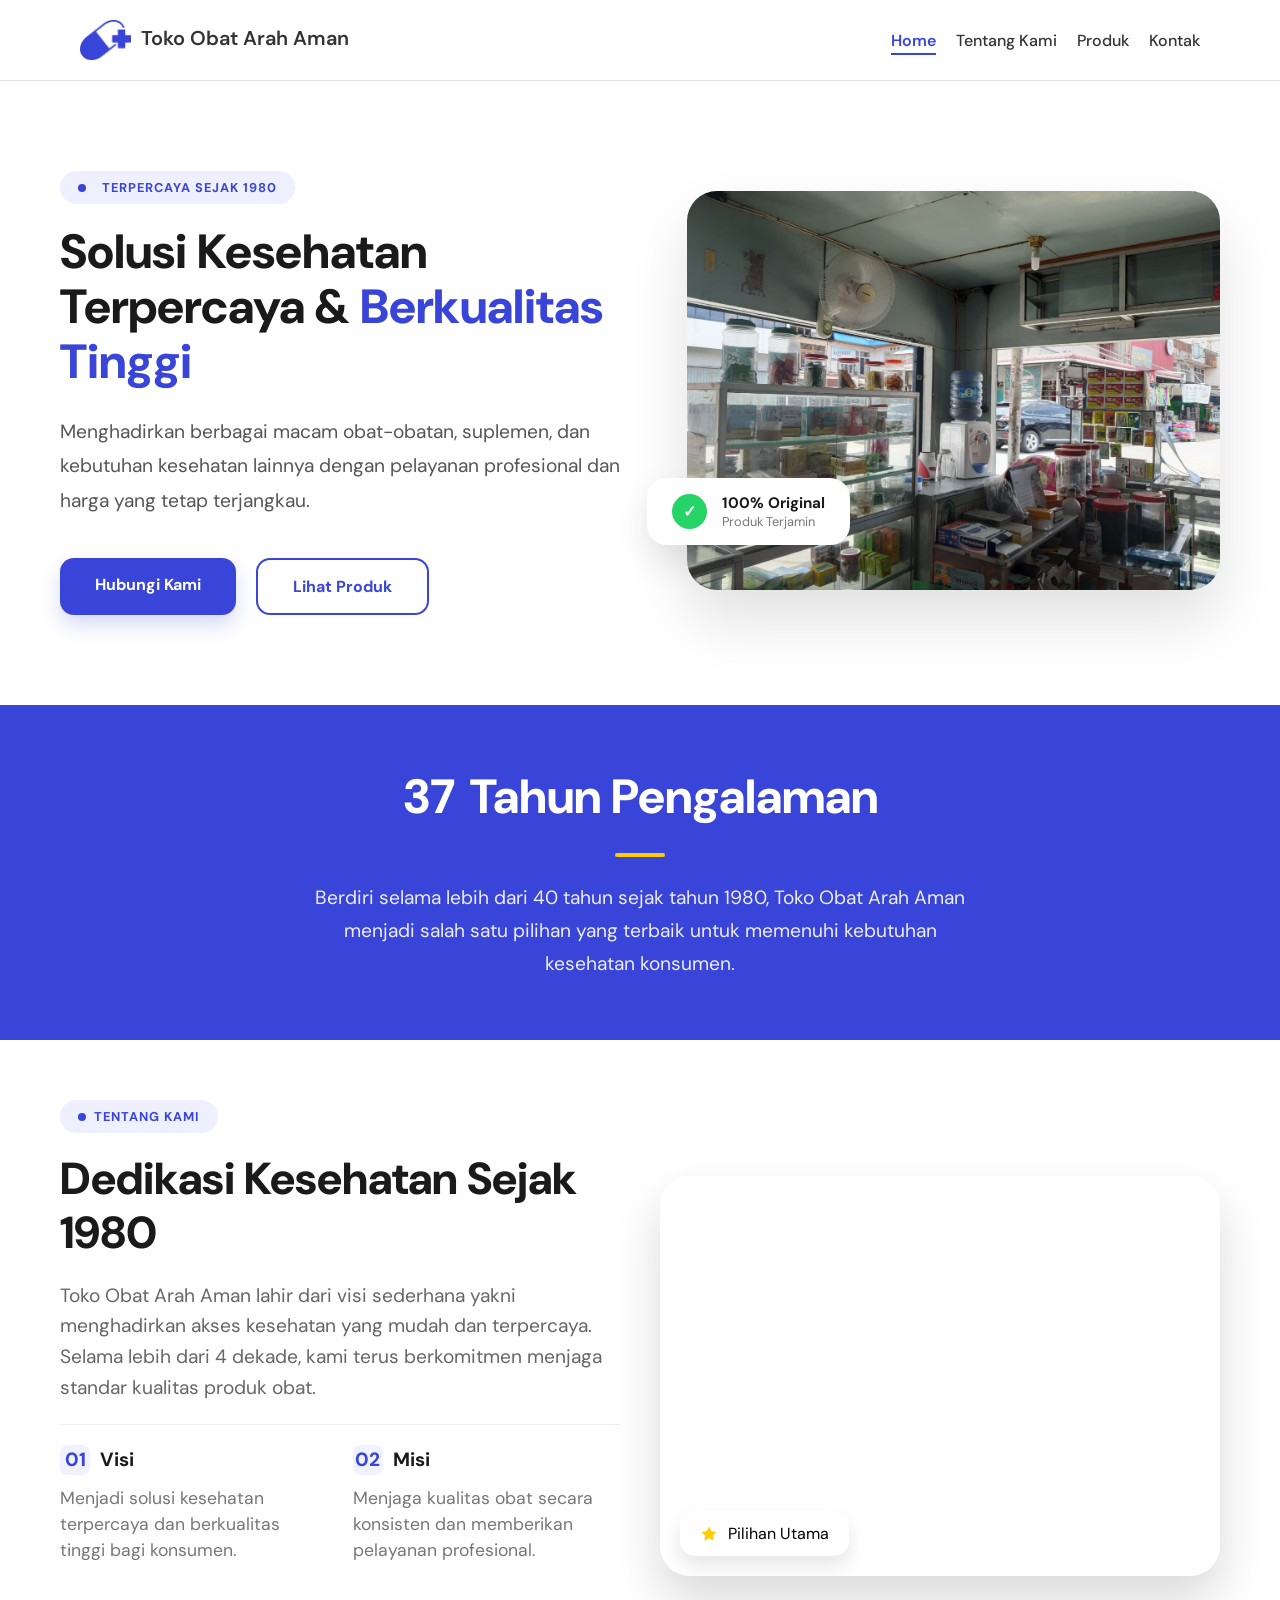
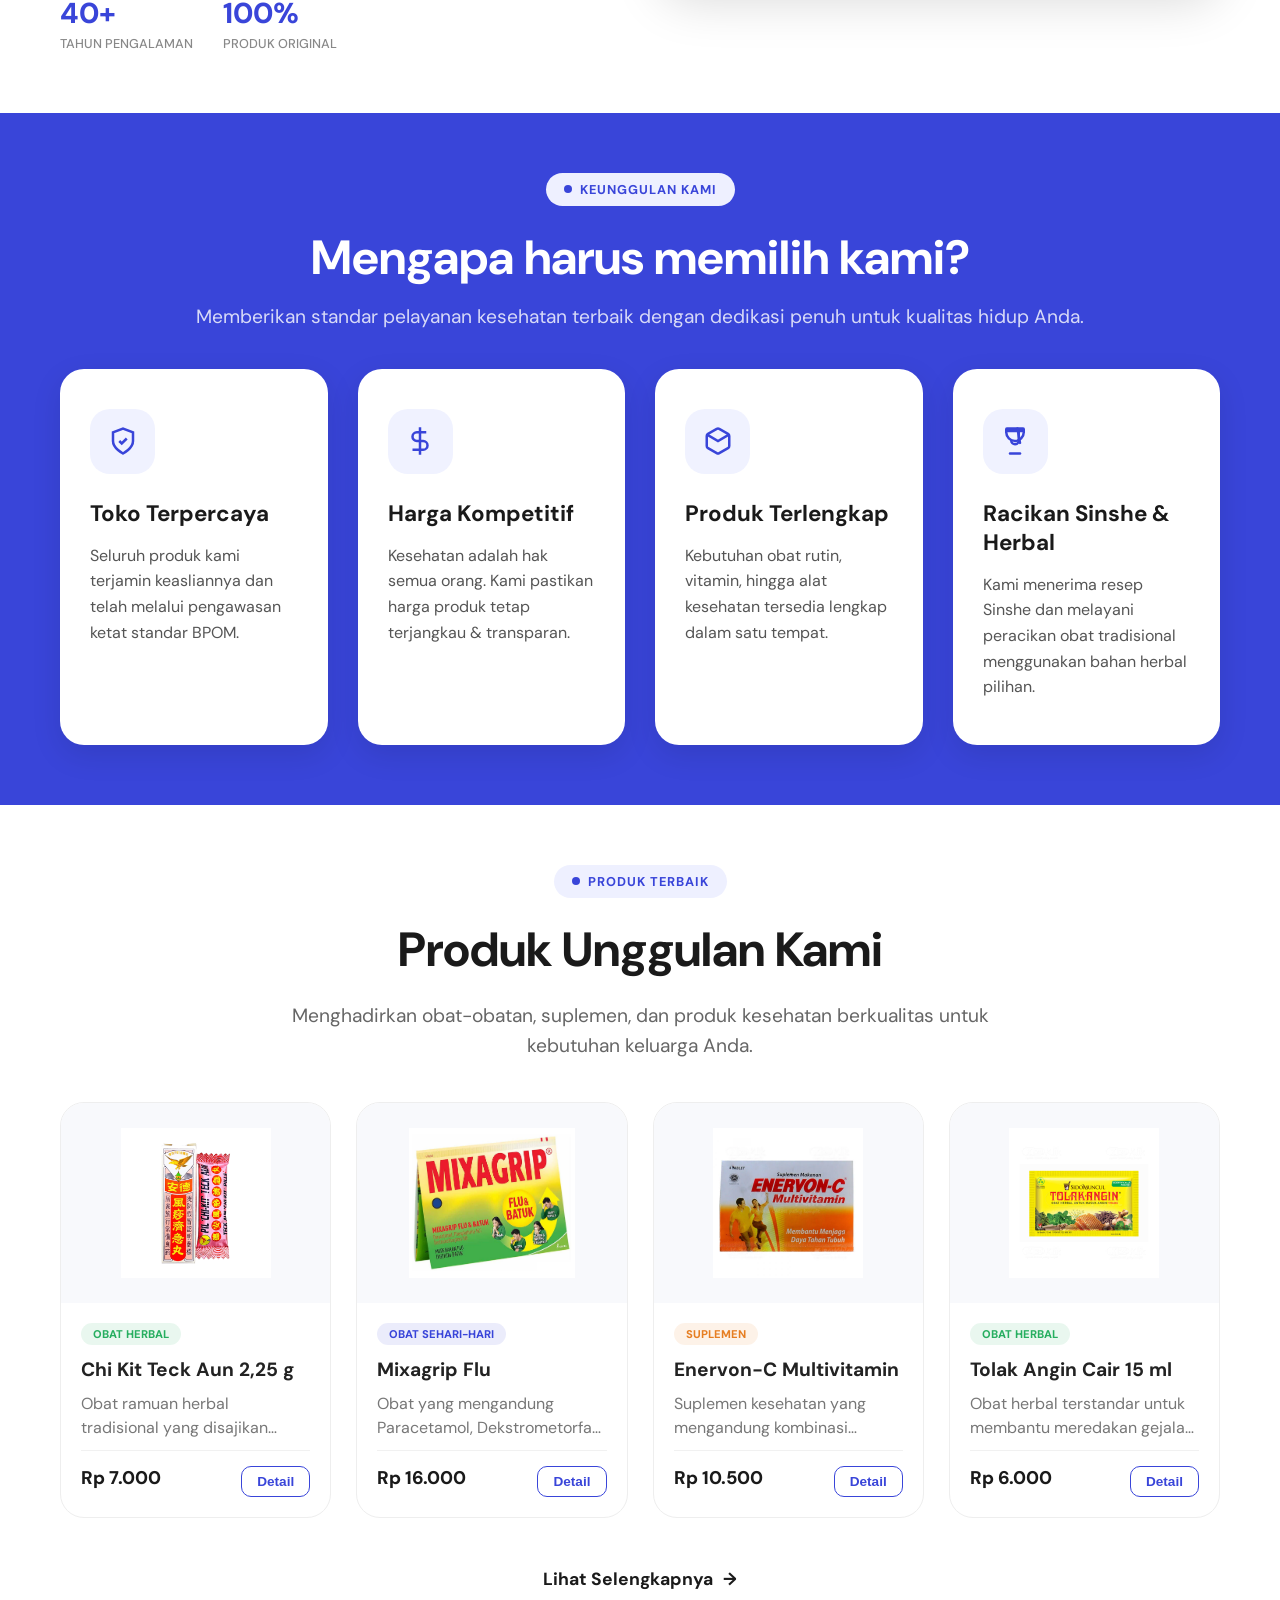
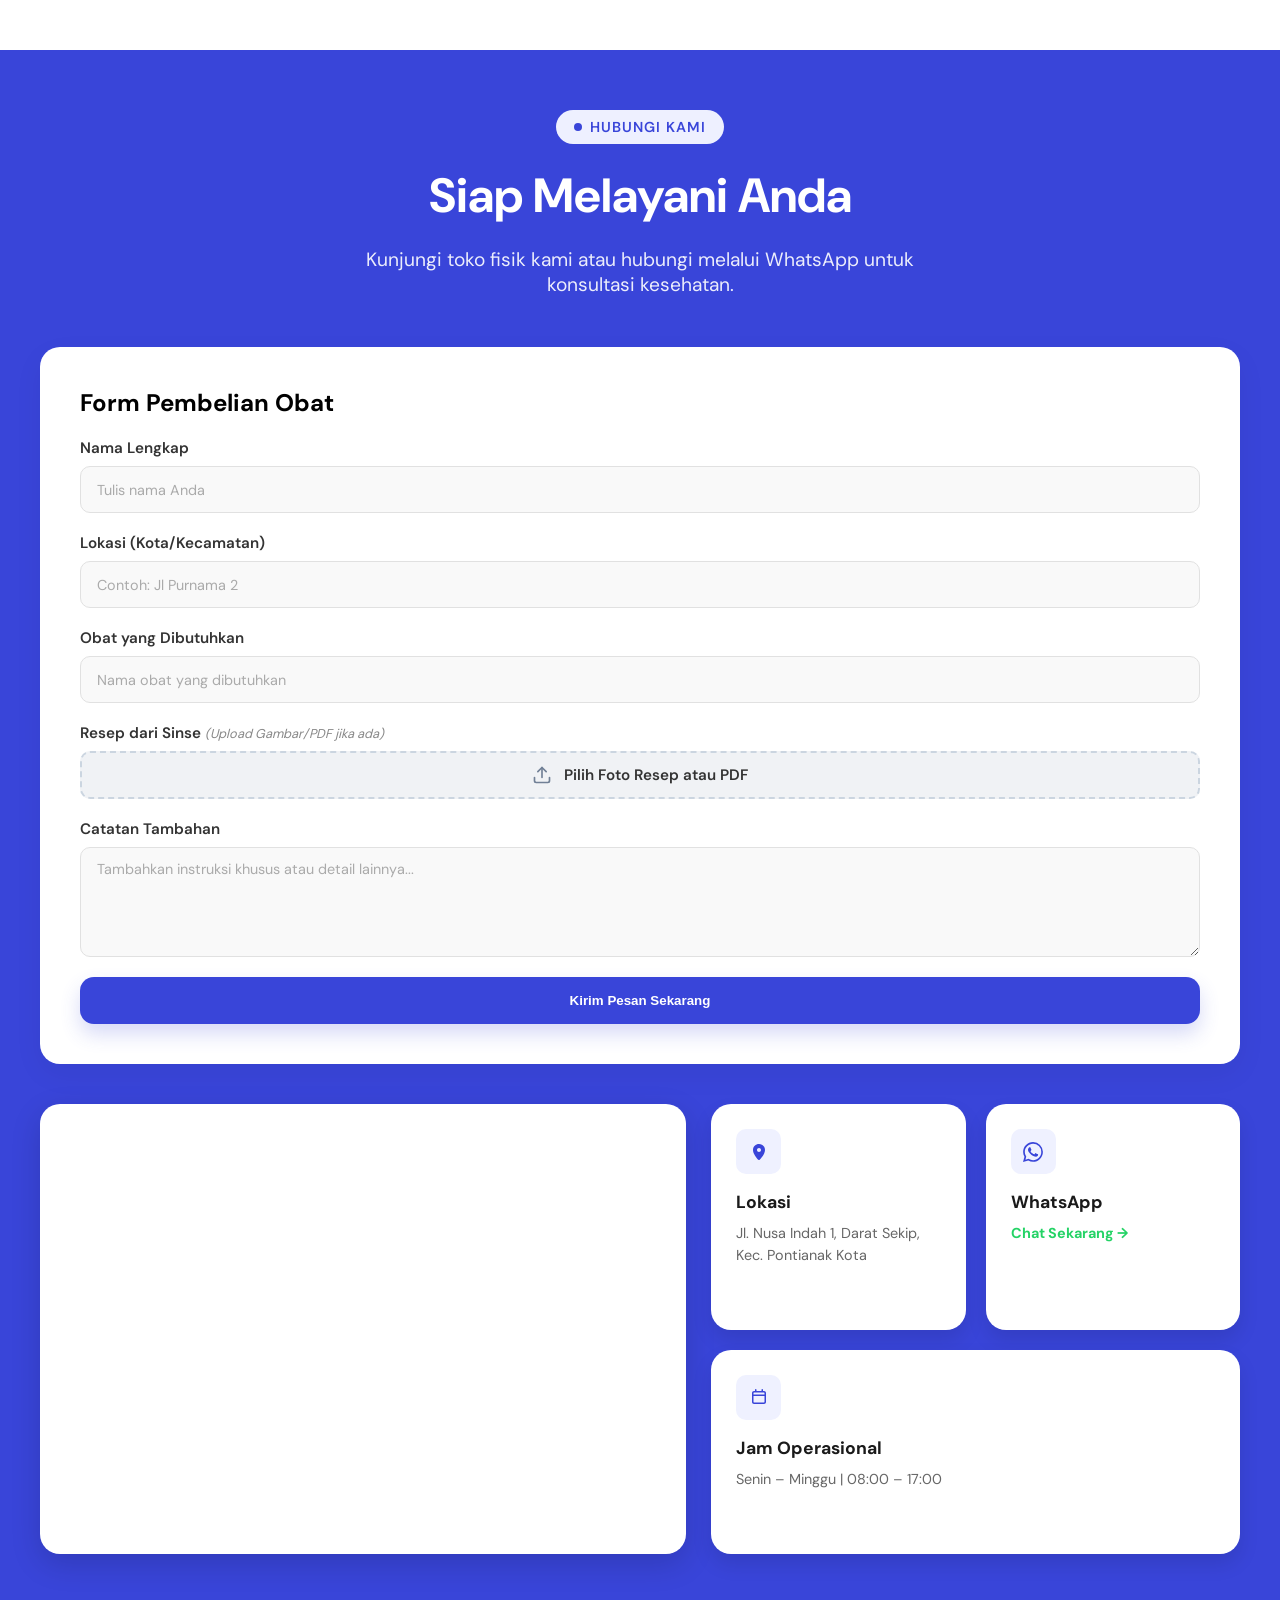
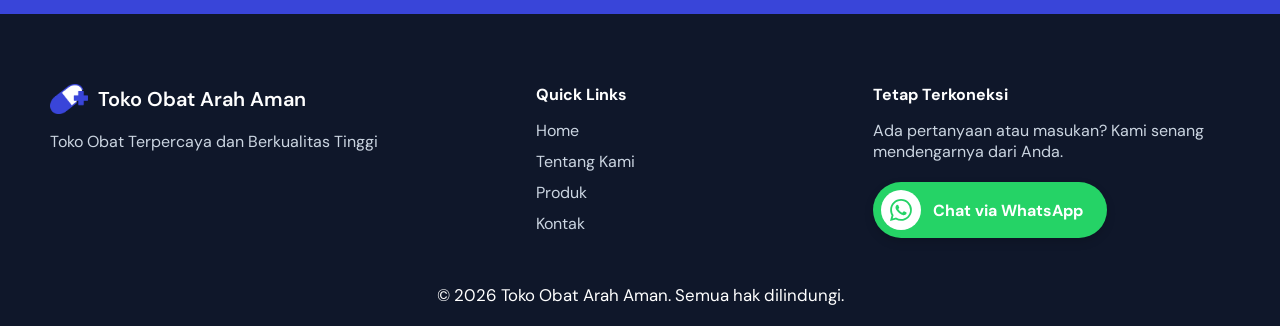
==== commit cd14044d: "done + perbaiki struktur folder" ====
--- a/index.html
+++ b/index.html
@@ -4,7 +4,7 @@
     <meta charset="UTF-8" />
     <meta name="viewport" content="width=device-width, initial-scale=1.0" />
     <title>Toko Obat Arah Aman</title>
-    <link rel="stylesheet" href="style.css" />
+    <link rel="stylesheet" href="css/style.css" />
     <link
       rel="stylesheet"
       href="https://cdnjs.cloudflare.com/ajax/libs/font-awesome/6.4.0/css/all.min.css" />
@@ -13,7 +13,10 @@
     <!-- START NAVBAR -->
     <nav id="navbar">
       <div class="logo">
-        <img src="/img/logo.png" alt="Toko Obat Arah Aman Logo" height="30" />
+        <img
+          src="images/logo/logo.png"
+          alt="Toko Obat Arah Aman Logo"
+          height="30" />
         <a
           href="#home"
           style="font-weight: 600; font-size: 1.25rem"
@@ -48,7 +51,7 @@
         </div>
         <div class="hero-image-wrapper">
           <div class="main-image-box">
-            <img src="img/hero-image.jpeg" alt="Toko Obat Arah Aman" />
+            <img src="images/hero/hero-image.jpeg" alt="Toko Obat Arah Aman" />
             <div class="hero-floating-badge">
               <div class="badge-icon">✓</div>
               <div class="badge-text">
@@ -245,12 +248,12 @@
           data-name="Chi Kit Teck Aun 2,25 g"
           data-price="Rp 7.000"
           data-desc="Obat ramuan herbal tradisional yang disajikan dalam bentuk pil. Sangat efektif membantu meredakan sakit perut, diare ringan, muntah, mabuk perjalanan, dan membantu memperbaiki nafsu makan."
-          data-img="img/products/obat-herbal-tradisional/Chi Kit Teck Aun 2,25 g - Rp 7000.png"
+          data-img="images/products/obat-herbal-tradisional/Chi Kit Teck Aun 2,25 g - Rp 7000.png"
           data-badge="Herbal"
           data-class="badge-herbal">
           <div class="product-img-wrapper">
             <img
-              src="img/products/obat-herbal-tradisional/Chi Kit Teck Aun 2,25 g - Rp 7000.png"
+              src="images/products/obat-herbal-tradisional/Chi Kit Teck Aun 2,25 g - Rp 7000.png"
               alt="Chi Kit Tech Aun" />
           </div>
           <div class="product-info">
@@ -272,12 +275,12 @@
           data-name="Mixagrip Flu"
           data-price="Rp 16.000"
           data-desc="Obat yang mengandung Paracetamol, Dekstrometorfan HBr dan Phenylephrine HCl yang bekerja sebagai analgesik-antipiretik, antitusif dan dekongestan hidung. Digunakan untuk mengobati gejala flu seperti demam, sakit kepala, hidung tersumbat, bersin disertai batuk."
-          data-img="img/products/obat-sehari-hari/Mixagrip.png"
+          data-img="images/products/obat-sehari-hari/Mixagrip.png"
           data-badge="Obat Sehari-hari"
           data-class="badge-general">
           <div class="product-img-wrapper">
             <img
-              src="img/products/obat-sehari-hari/Mixagrip.png"
+              src="images/products/obat-sehari-hari/Mixagrip.png"
               alt="Mixagrip" />
           </div>
           <div class="product-info">
@@ -301,12 +304,12 @@
           data-name="Enervon-C Multivitamin 4 Tablet"
           data-price="Rp 10.500"
           data-desc="Suplemen kesehatan yang mengandung kombinasi Vitamin B kompleks dan Vitamin C, diformulasikan untuk membantu memenuhi kebutuhan vitamin harian dan memelihara daya tahan tubuh agar tetap fit sepanjang hari."
-          data-img="img/products/suplemen/Enervon-C Multivitamin 4 Tablet - Rp 10500.png"
+          data-img="images/products/suplemen/Enervon-C Multivitamin 4 Tablet - Rp 10500.png"
           data-badge="Suplemen"
           data-class="badge-suplemen">
           <div class="product-img-wrapper">
             <img
-              src="img/products/suplemen/Enervon-C Multivitamin 4 Tablet - Rp 10500.png"
+              src="images/products/suplemen/Enervon-C Multivitamin 4 Tablet - Rp 10500.png"
               alt="Enervon-C" />
           </div>
           <div class="product-info">
@@ -329,12 +332,12 @@
           data-name="Tolak Angin Cair 15 ml"
           data-price="Rp 6.000"
           data-desc="Obat herbal terstandar untuk membantu meredakan gejala masuk angin seperti mual, perut kembung, meriang, dan pusing. Juga membantu meningkatkan daya tahan tubuh."
-          data-img="img/products/obat-herbal-tradisional/Tolak Angin 15 ml - Rp 6000.jpg"
+          data-img="images/products/obat-herbal-tradisional/Tolak Angin 15 ml - Rp 6000.jpg"
           data-badge="Herbal"
           data-class="badge-herbal">
           <div class="product-img-wrapper">
             <img
-              src="img/products/obat-herbal-tradisional/Tolak Angin 15 ml - Rp 6000.jpg"
+              src="images/products/obat-herbal-tradisional/Tolak Angin 15 ml - Rp 6000.jpg"
               alt="Tolak Angin" />
           </div>
           <div class="product-info">
@@ -522,7 +525,7 @@
         <div class="footer-brand">
           <div class="logo">
             <img
-              src="/img/logo.png"
+              src="/images/logo/logo.png"
               alt="Toko Obat Arah Aman Logo"
               height="30" />
             <a href="#home" style="font-weight: 600; font-size: 1.25rem"
@@ -654,207 +657,6 @@
     <button id="backToTop" title="Kembali ke Atas">
       <i class="fa-solid fa-arrow-up"></i>
     </button>
-    <script>
-      // START NAVBAR TOGGLE
-      const menuToggle = document.querySelector(".menu-toggle");
-      const navLinks = document.querySelector(".nav-links");
-
-      menuToggle.addEventListener("click", () => {
-        navLinks.classList.toggle("active");
-        if (navLinks.classList.contains("active")) {
-          menuToggle.innerHTML = "✕";
-        } else {
-          menuToggle.innerHTML = "☰";
-        }
-      });
-
-      document.querySelectorAll(".nav-links a").forEach((link) => {
-        link.addEventListener("click", () => {
-          navLinks.classList.remove("active");
-          menuToggle.innerHTML = "☰";
-        });
-      });
-      //END NAVBAR TOGGLE
-      // START COUNTER ANIMATION
-      document.addEventListener("DOMContentLoaded", function () {
-        const counter = document.getElementById("counter");
-        const plus = document.getElementById("plus");
-        const statsHeading = document.querySelector(".stats-container h2");
-        let count = 0;
-        const target = 40;
-        const duration = 2000;
-        const increment = target / (duration / 50); //1 langkah 50ms hasilny 1
-
-        const timer = setInterval(() => {
-          count += increment;
-          if (count >= target) {
-            count = target;
-            plus.textContent = "+";
-            statsHeading.classList.add("bounce");
-            clearInterval(timer);
-          }
-          counter.textContent = Math.floor(count);
-        }, 50); //animasi update tiap 50ms
-      });
-      // END COUNTER ANIMATION
-      // START SCROLL REVEAL
-      const reveals = document.querySelectorAll(".reveal");
-      const observer = new IntersectionObserver( //mendeteksi apakah elemen masuk ke viewport
-        (entries) => {
-          entries.forEach((entry) => {
-            if (entry.isIntersecting) {
-              //elemen sudah masuk ke layar
-              entry.target.classList.add("show");
-            }
-          });
-        },
-        {
-          threshold: 0.15, //animasi aktif saat 15% elemen terlihat
-        },
-      );
-      reveals.forEach((el) => observer.observe(el));
-      // END SCROLL REVEAL
-      // NAVBAR ACTIVE LINK ON SCROLL
-      const sections = document.querySelectorAll("section");
-      const navItems = document.querySelectorAll(".nav-links li");
-
-      window.addEventListener("scroll", () => {
-        let current = "";
-        sections.forEach((section) => {
-          const sectionTop = section.offsetTop - 120; //section dari atas halaman, karena navbar fixed position
-          if (window.scrollY >= sectionTop) {
-            //apakah scroll sudah melewati section
-            current = section.getAttribute("id");
-          }
-        });
-        navItems.forEach((li) => {
-          li.classList.remove("active");
-
-          const link = li.querySelector("a");
-          if (link.getAttribute("href") === "#" + current) {
-            li.classList.add("active");
-          }
-        });
-      });
-      // END NAVBAR ACTIVE LINK ON SCROLL
-      // MODAL PRODUCT POPUP
-      const modal = document.getElementById("productModal");
-      document.addEventListener("click", (e) => {
-        const card = e.target.closest(".product-card");
-        if (card) {
-          const name = card.getAttribute("data-name");
-          const price = card.getAttribute("data-price");
-          const desc = card.getAttribute("data-desc");
-          const img = card.getAttribute("data-img");
-          const badge = card.getAttribute("data-badge");
-          const badgeClass = card.getAttribute("data-class");
-
-          document.getElementById("modalTitle").textContent = name;
-          document.getElementById("modalPrice").textContent = price;
-          document.getElementById("modalDesc").textContent = desc;
-          document.getElementById("modalImg").src = img;
-
-          const modalBadge = document.getElementById("modalBadge");
-          modalBadge.textContent = badge;
-          modalBadge.className = "product-badge " + badgeClass;
-
-          const waText = `Halo, saya ingin memesan produk \n*${name}*`;
-          const waLink = `https://wa.me/6285393988929?text=${encodeURIComponent(waText)}`;
-          document.getElementById("modalWA").href = waLink;
-
-          modal.classList.add("active");
-          document.body.style.overflow = "hidden"; //halaman tidak bsia discroll saat modal dibuka
-        }
-      });
-
-      function closeModal() {
-        modal.classList.remove("active");
-        document.body.style.overflow = "auto"; //halaman bisa discroll saat modal ditutup kembali
-      }
-
-      document
-        .querySelector(".modal-close")
-        .addEventListener("click", closeModal);
-      document
-        .querySelector(".modal-overlay")
-        .addEventListener("click", closeModal);
-      // END PRODUCT POPUP
-
-      // START MODAL FORM PRODUCT
-      document.getElementById("recipe").addEventListener("change", function () {
-        const file = this.files[0];
-        const fileText = document.getElementById("file-name-text");
-        if (file) {
-          fileText.textContent = file.name;
-        }
-      });
-
-      const contactForm = document.querySelector(".modern-form");
-
-      contactForm.addEventListener("submit", function (e) {
-        e.preventDefault();
-
-        const name = document.getElementById("name").value;
-        const location = document.getElementById("location").value;
-        const medicine = document.getElementById("medicine").value;
-        const recipeInput = document.getElementById("recipe");
-        const recipeName =
-          recipeInput.files.length > 0
-            ? recipeInput.files[0].name
-            : "Tidak ada file";
-        const notes = document.getElementById("notes").value || "-";
-
-        document.getElementById("res-name").textContent = name;
-        document.getElementById("res-location").textContent = location;
-        document.getElementById("res-medicine").textContent = medicine;
-        document.getElementById("res-recipe").textContent = recipeName;
-        document.getElementById("res-notes").textContent = notes;
-
-        document.getElementById("confirmModal").style.display = "flex";
-      });
-
-      function closeModalForm(modalId) {
-        document.getElementById(modalId).style.display = "none";
-      }
-
-      function processPurchase() {
-        closeModalForm("confirmModal");
-        setTimeout(() => {
-          document.getElementById("successModal").style.display = "flex";
-          contactForm.reset();
-          document.getElementById("file-name-text").textContent =
-            "Pilih Foto atau PDF Resep";
-        }, 300);
-      }
-
-      window.onclick = function (event) { //klik luar modal diclosekan
-        const confirmM = document.getElementById("confirmModal");
-        const successM = document.getElementById("successModal");
-        if (event.target == confirmM) closeModalForm("confirmModal");
-        if (event.target == successM) closeModalForm("successModal");
-      };
-
-      // END MODAL FORM PRODUCT
-      // START BACK TO UP
-      const backToTopBtn = document.getElementById("backToTop");
-
-      window.onscroll = function () {
-        if (
-          document.body.scrollTop > 300 || //browser lama (kalau scroll udh lebih dari 300px dari atas)
-          document.documentElement.scrollTop > 300 //browser baru
-        ) {
-          backToTopBtn.style.display = "block";
-        } else {
-          backToTopBtn.style.display = "none";
-        }
-      };
-      backToTopBtn.addEventListener("click", function () {
-        window.scrollTo({
-          top: 0,
-          behavior: "smooth",
-        });
-      });
-      // END BACK TO UP
-    </script>
+    <script src="js/main.js"></script>
   </body>
 </html>
--- a/css/style.css
+++ b/css/style.css
@@ -0,0 +1,2292 @@
+:root {
+  --primary-color: #3945d9;
+
+  --desktop-fs-h: 3rem;
+  --tablet-fs-h: 2.5rem;
+  --phone-fs-h: 2rem;
+
+  --desktop-fs-p: 1.2rem;
+  --tablet-fs-p: 1.1rem;
+  --phone-fs-p: 1.05rem;
+}
+
+@font-face {
+  font-family: "DM Sans";
+  src: url("../fonts/DMSans-VariableFont_opsz,wght.ttf") format("truetype");
+}
+
+* {
+  margin: 0;
+  padding: 0;
+  box-sizing: border-box;
+}
+
+html {
+  scroll-behavior: smooth;
+}
+
+body {
+  font-family: "DM Sans", sans-serif;
+  background-color: #ffffff;
+}
+
+section {
+  scroll-margin-top: 80px;
+}
+
+/* START NAVIGATION */
+nav {
+  display: flex;
+  justify-content: space-between;
+  align-items: center;
+  padding: 20px 80px;
+  border-bottom: 1px solid rgba(0, 0, 0, 0.1);
+  position: sticky;
+  top: 0;
+  z-index: 1000;
+  background: #fff;
+}
+
+nav .logo {
+  display: flex;
+  align-items: center;
+}
+
+nav .logo img {
+  height: 40px;
+  margin-right: 10px;
+}
+
+nav .nav-links {
+  display: flex;
+  gap: 20px;
+  list-style: none;
+}
+
+nav a {
+  position: relative;
+  text-decoration: none;
+  color: #333;
+  font-weight: 500;
+  padding-bottom: 4px;
+}
+
+nav a::after {
+  content: "";
+  position: absolute;
+  left: 0;
+  bottom: 0;
+  width: 0;
+  height: 2px;
+  background: var(--primary-color);
+  transition: width 0.3s ease;
+}
+
+nav .nav-links a:hover {
+  color: var(--primary-color);
+}
+
+nav .nav-links a:hover::after {
+  width: 100%;
+}
+
+.nav-links .active a {
+  color: var(--primary-color);
+  font-weight: 600;
+}
+
+.nav-links .active a::after {
+  width: 100%;
+}
+
+.menu-toggle {
+  display: none;
+  background: #f0f2ff;
+  border: none;
+  color: var(--primary-color);
+  width: 45px;
+  height: 45px;
+  border-radius: 12px;
+  font-size: 1.5rem;
+  cursor: pointer;
+  transition: all 0.3s ease;
+}
+
+.menu-toggle:hover {
+  background: var(--primary-color);
+  color: white;
+}
+/* END NAVIGATION */
+
+/* START HERO SECTION */
+.hero-section {
+  background-color: #ffffff;
+  display: flex;
+  padding: 90px 60px;
+}
+
+.hero-container {
+  max-width: 1200px;
+  margin: 0 auto;
+  display: flex;
+  align-items: center;
+  gap: 40px;
+}
+
+.hero-text {
+  flex: 1.1;
+}
+
+.hero-text h1 {
+  font-size: var(--desktop-fs-h);
+  color: #1a1a1a;
+  line-height: 1.15;
+  margin-bottom: 25px;
+  font-weight: 800;
+}
+
+.hero-text h1 em {
+  font-style: normal;
+  color: var(--primary-color);
+}
+
+.hero-text p {
+  font-size: var(--desktop-fs-p);
+  color: #555;
+  line-height: 1.8;
+  margin-bottom: 40px;
+}
+
+.btn-container {
+  display: flex;
+  gap: 20px;
+}
+
+.btn-primary {
+  padding: 16px 35px;
+  background-color: var(--primary-color);
+  color: #ffffff;
+  text-decoration: none;
+  border-radius: 14px;
+  font-weight: 700;
+  box-shadow: 0 10px 20px rgba(57, 69, 217, 0.2);
+  transition: 0.3s;
+}
+
+.btn-primary:hover {
+  background-color: #2a35cb;
+  transform: translateY(-3px);
+  box-shadow: 0 15px 30px rgba(57, 69, 217, 0.3);
+}
+
+.btn-secondary {
+  padding: 16px 35px;
+  background-color: transparent;
+  color: var(--primary-color);
+  text-decoration: none;
+  border-radius: 14px;
+  font-weight: 700;
+  border: 2px solid var(--primary-color);
+  transition: 0.3s;
+}
+
+.btn-secondary:hover {
+  background-color: #eef0ff;
+  transform: translateY(-3px);
+}
+
+.hero-image-wrapper {
+  flex: 1;
+}
+
+.main-image-box {
+  position: relative;
+}
+
+.main-image-box img {
+  width: 100%;
+  border-radius: 30px;
+  box-shadow: 0 30px 60px rgba(0, 0, 0, 0.12);
+}
+
+.hero-floating-badge {
+  position: absolute;
+  bottom: 50px;
+  left: -40px;
+  background: #ffffff;
+  padding: 15px 25px;
+  border-radius: 20px;
+  display: flex;
+  align-items: center;
+  gap: 15px;
+  box-shadow: 0 15px 35px rgba(0, 0, 0, 0.1);
+  animation: floating 3s ease-in-out infinite;
+}
+
+.badge-icon {
+  width: 35px;
+  height: 35px;
+  background-color: #25d366;
+  color: white;
+  border-radius: 50%;
+  display: flex;
+  align-items: center;
+  justify-content: center;
+  font-weight: bold;
+}
+
+.badge-text {
+  display: flex;
+  flex-direction: column;
+}
+
+.badge-text strong {
+  font-size: 0.95rem;
+  color: #1a1a1a;
+}
+
+.badge-text span {
+  font-size: 0.8rem;
+  color: #777;
+}
+/* END HERO SECTION */
+
+/* START STATS SECTION */
+.stats-section {
+  background-color: var(--primary-color);
+  padding: 60px;
+  text-align: center;
+  color: #ffffff;
+}
+
+.stats-container h2 {
+  font-size: var(--desktop-fs-h);
+  font-weight: 800;
+  margin-bottom: 0;
+  display: flex;
+  justify-content: center;
+  gap: 5px;
+}
+
+#plus {
+  color: #ffcc00;
+  font-weight: 900;
+  display: inline-block;
+  margin-right: 5px;
+}
+
+#plus::after {
+  content: none;
+}
+
+.stats-container p::before {
+  content: "";
+  display: block;
+  width: 50px;
+  height: 4px;
+  background-color: #ffcc00;
+  margin: 25px auto;
+  border-radius: 10px;
+}
+
+.stats-container p {
+  font-size: var(--desktop-fs-p);
+  color: rgba(255, 255, 255, 0.9);
+  line-height: 1.7;
+  max-width: 650px;
+  margin: 0 auto;
+}
+
+.stats-container h2.bounce {
+  animation: headingBounce 0.6s ease-out;
+}
+/* END STATS SECTION */
+
+/* START ABOUT SECTION */
+.about-section {
+  padding: 60px;
+  background-color: #ffffff;
+}
+
+.about-container {
+  max-width: 1200px;
+  margin: 0 auto;
+  display: flex;
+  gap: 40px;
+}
+
+.about-text {
+  flex: 1;
+}
+
+.custom-pill {
+  display: inline-flex;
+  align-items: center;
+  gap: 8px;
+  padding: 8px 18px;
+  background-color: #eef0ff;
+  color: var(--primary-color);
+  border-radius: 50px;
+  font-size: 0.8rem;
+  font-weight: 700;
+  letter-spacing: 1px;
+  margin-bottom: 20px;
+}
+
+.custom-pill::before {
+  content: "";
+  width: 8px;
+  height: 8px;
+  background-color: var(--primary-color);
+  border-radius: 50%;
+}
+
+.about-text h2 {
+  font-size: 2.8rem;
+  color: #1a1a1a;
+  font-weight: 800;
+  line-height: 1.2;
+  margin-bottom: 20px;
+}
+
+.intro-p {
+  font-size: var(--desktop-fs-p);
+  color: #666;
+  line-height: 1.6;
+  margin-bottom: 20px;
+}
+
+.vision-misi-box {
+  display: grid;
+  grid-template-columns: repeat(2, 1fr);
+  gap: 25px;
+  margin-bottom: 30px;
+  padding-top: 20px;
+  border-top: 1px solid #eee;
+}
+
+.vm-header {
+  display: flex;
+  align-items: center;
+  gap: 10px;
+  margin-bottom: 10px;
+}
+
+.vm-number {
+  font-size: var(--desktop-fs-p);
+  font-weight: 800;
+  color: var(--primary-color);
+  background: #f0f2ff;
+  width: 30px;
+  height: 30px;
+  display: flex;
+  align-items: center;
+  justify-content: center;
+  border-radius: 8px;
+}
+
+.vm-item h4 {
+  font-size: var(--desktop-fs-p);
+  color: #1a1a1a;
+  margin: 0;
+}
+
+.vm-text {
+  font-size: var(--tablet-fs-p);
+  color: #777;
+  line-height: 1.5;
+}
+
+.about-stats-row {
+  display: flex;
+  gap: 30px;
+}
+
+.stat-number {
+  display: block;
+  font-size: 1.8rem;
+  font-weight: 800;
+  color: var(--primary-color);
+}
+
+.stat-desc {
+  font-size: 0.8rem;
+  color: #888;
+  font-weight: 500;
+  text-transform: uppercase;
+}
+
+.about-visual-content {
+  flex: 1;
+  display: flex;
+  align-items: center;
+  padding: 40px 0px;
+}
+
+.video-frame {
+  position: relative;
+  border-radius: 30px;
+  overflow: hidden;
+  height: 400px;
+  width: 100%;
+  box-shadow: 0 25px 50px rgba(0, 0, 0, 0.15);
+}
+
+.video-frame video {
+  width: 100%;
+  height: 100%;
+  object-fit: cover;
+}
+
+.floating-badge {
+  position: absolute;
+  bottom: 20px;
+  left: 20px;
+  background: #fff;
+  padding: 12px 20px;
+  border-radius: 15px;
+  display: flex;
+  align-items: center;
+  gap: 10px;
+  box-shadow: 0 10px 20px rgba(0, 0, 0, 0.1);
+}
+/* END ABOUT SECTION */
+
+/* START WHY SECTION */
+.why-section {
+  background-color: var(--primary-color);
+  padding: 60px;
+  color: #ffffff;
+}
+
+.why-text {
+  text-align: center;
+  margin-bottom: 40px;
+}
+
+.why-text h2 {
+  font-size: var(--desktop-fs-h);
+  color: #ffffff;
+  font-weight: 700;
+}
+
+.why-text p {
+  color: rgba(255, 255, 255, 0.8);
+  margin: 15px auto 0;
+  font-size: var(--desktop-fs-p);
+}
+
+.why-grid-layout {
+  display: grid;
+  grid-template-columns: repeat(4, 1fr); 
+  gap: 30px;
+  margin: 0 auto;
+}
+
+.why-card-solid {
+  background: #ffffff;
+  border-radius: 24px;
+  padding: 40px 30px;
+  text-align: left;
+  transition: all 0.3s ease;
+  box-shadow: 0 10px 30px rgba(0, 0, 0, 0.1);
+  border-bottom: 5px solid transparent;
+}
+
+.why-card-solid:hover {
+  transform: translateY(-10px);
+  box-shadow: 0 20px 40px rgba(0, 0, 0, 0.2);
+}
+
+.why-card-solid h3 {
+  color: #1a1a1a;
+  font-size: 1.4rem;
+  margin-bottom: 15px;
+}
+
+.why-card-solid p {
+  color: #555555;
+  line-height: 1.6;
+}
+
+.why-icon-circle svg {
+  width: 30px;
+  height: 30px;
+}
+
+.why-icon-circle {
+  width: 65px;
+  height: 65px;
+  background: #f0f2ff;
+  color: var(--primary-color);
+  border-radius: 20px;
+  display: flex;
+  align-items: center;
+  justify-content: center;
+  margin-bottom: 25px;
+  transition: all 0.4s ease;
+}
+
+.why-card-solid:hover .why-icon-circle {
+  background: var(--primary-color);
+  color: #ffffff;
+  transform: scale(1.1) rotate(10deg);
+}
+/* END WHY SECTION */
+
+/* START PRODUCT SECTION */
+.products-section {
+  padding: 60px;
+  background-color: #ffffff;
+}
+
+.products-text {
+  text-align: center;
+  max-width: 700px;
+  margin: 0 auto 40px;
+}
+
+.products-text h2 {
+  font-size: var(--desktop-fs-h);
+  color: #1a1a1a;
+  font-weight: 700;
+  margin-bottom: 20px;
+}
+
+.products-text p {
+  color: #666;
+  font-size: var(--desktop-fs-p);
+  line-height: 1.6;
+}
+
+.product-grid {
+  display: grid;
+  grid-template-columns: repeat(4, 1fr);
+  gap: 25px;
+  margin: 0 auto;
+}
+
+.product-card {
+  background: #ffffff;
+  border: 1px solid #eee;
+  border-radius: 24px;
+  overflow: hidden;
+  transition: all 0.3s cubic-bezier(0.4, 0, 0.2, 1);
+  cursor: pointer;
+}
+
+.product-card:hover {
+  transform: translateY(-10px);
+  box-shadow: 0 20px 40px rgba(57, 69, 217, 0.08);
+  border-color: var(--primary-color);
+}
+
+.product-img-wrapper {
+  height: 200px;
+  background: #f8f9fc;
+  display: flex;
+  align-items: center;
+  justify-content: center;
+  padding: 25px;
+}
+
+.product-img-wrapper img {
+  max-width: 100%;
+  max-height: 100%;
+  object-fit: contain;
+  transition: 0.5s ease;
+}
+
+.product-card:hover .product-img-wrapper img {
+  transform: scale(1.1);
+}
+
+.product-info {
+  padding: 20px;
+  display: flex;
+  flex-direction: column;
+}
+
+.product-badge {
+  font-size: 0.7rem;
+  font-weight: 800;
+  padding: 4px 12px;
+  border-radius: 50px;
+  width: fit-content;
+  text-transform: uppercase;
+  margin-bottom: 12px;
+}
+
+.badge-general {
+  color: var(--primary-color);
+  background: rgba(57, 69, 217, 0.1);
+}
+
+.badge-herbal {
+  color: #27ae60;
+  background: rgba(39, 174, 96, 0.1);
+}
+
+.badge-suplemen {
+  color: #e67e22;
+  background: rgba(230, 126, 34, 0.1);
+}
+
+.product-info h3 {
+  font-size: 1.2rem;
+  color: #222;
+  margin-bottom: 8px;
+  line-height: 1.4;
+}
+
+.product-desc {
+  font-size: 1rem;
+  color: #777;
+  margin-bottom: 10px;
+  line-height: 1.5;
+  display: -webkit-box;
+  -webkit-line-clamp: 2;
+  -webkit-box-orient: vertical;
+  overflow: hidden;
+}
+
+.product-footer {
+  display: flex;
+  justify-content: space-between;
+  padding-top: 15px;
+  border-top: 1px solid #f1f1f1;
+}
+
+.product-price {
+  font-size: 1.15rem;
+  font-weight: 800;
+  color: #1a1a1a;
+}
+
+.btn-detail {
+  background: transparent;
+  border: 1.5px solid var(--primary-color);
+  color: var(--primary-color);
+  padding: 7px 15px;
+  border-radius: 10px;
+  font-weight: 600;
+  font-size: 0.85rem;
+  cursor: pointer;
+  transition: all 0.3s ease;
+}
+
+.btn-detail:hover {
+  background: var(--primary-color);
+  color: #fff;
+}
+
+.products-action {
+  text-align: center;
+  margin-top: 50px;
+}
+
+.btn-view-all {
+  text-decoration: none;
+  color: #1a1a1a;
+  font-weight: 700;
+  font-size: 1.1rem;
+  display: inline-flex;
+  align-items: center;
+  gap: 10px;
+  transition: 0.3s;
+}
+
+.btn-view-all:hover {
+  color: var(--primary-color);
+}
+
+.btn-view-all:hover span {
+  transform: translateX(5px);
+}
+/* END PRODUCTS SECTION */
+
+/* START CONTACT SECTION */
+.contact-section {
+  background-color: var(--primary-color);
+  padding: 60px 30px;
+}
+
+.contact-text {
+  text-align: center;
+  margin-bottom: 50px;
+}
+
+.contact-text .custom-pill {
+  color: var(--primary-color);
+  font-weight: 600;
+  letter-spacing: 1px;
+  text-transform: uppercase;
+  font-size: 0.9rem;
+}
+
+.contact-text h2 {
+  font-size: var(--desktop-fs-h);
+  color: #ffffff;
+  font-weight: 700;
+  margin: 0px 0 20px;
+}
+
+.contact-text p {
+  color: rgba(255, 255, 255, 0.9);
+  font-size: var(--desktop-fs-p);
+  max-width: 600px;
+  margin: 0 auto;
+}
+
+.contact-form {
+  background: #ffffff;
+  padding: 40px;
+  border-radius: 20px;
+  box-shadow: 0 10px 30px rgba(0, 0, 0, 0.05);
+  margin-bottom: 40px;
+}
+
+.contact-form-container {
+  max-width: 1200px;
+  margin: 0 auto;
+}
+
+.contact-form h2 {
+  margin-bottom: 20px;
+}
+
+.modern-form {
+  display: flex;
+  flex-direction: column;
+  gap: 20px;
+}
+
+.form-group {
+  display: flex;
+  flex-direction: column;
+  gap: 8px;
+}
+
+.form-group label {
+  font-weight: 600;
+  color: #333;
+  font-size: 0.95rem;
+}
+
+.form-group label .optional {
+  font-weight: 400;
+  font-size: 0.8rem;
+  color: #888;
+  font-style: italic;
+}
+
+.form-group input,
+.form-group textarea {
+  width: 100%;
+  padding: 12px 16px;
+  border: 1.5px solid #e1e1e1;
+  border-radius: 10px;
+  font-family: inherit;
+  font-size: 1rem;
+  transition: all 0.3s ease;
+  background-color: #f9f9f9;
+}
+
+.form-group input:focus,
+.form-group textarea:focus {
+  outline: none;
+  border-color: var(--primary-color);
+  background-color: #fff;
+  box-shadow: 0 0 0 4px rgba(37, 211, 102, 0.1);
+}
+
+::placeholder {
+  color: #aaa;
+  font-size: 0.9rem;
+}
+
+.file-input-wrapper {
+  position: relative;
+  width: 100%;
+}
+
+.file-input-hidden {
+  position: absolute;
+  width: 1px;
+  height: 1px;
+  padding: 0;
+  margin: -1px;
+  overflow: hidden;
+  clip: rect(0, 0, 0, 0);
+  border: 0;
+}
+
+.file-input-label {
+  display: flex;
+  align-items: center;
+  justify-content: center;
+  gap: 12px;
+  padding: 12px 16px;
+  background-color: #f0f2f5;
+  border: 2px dashed #cbd5e0;
+  border-radius: 10px;
+  cursor: pointer;
+  transition: all 0.3s ease;
+  color: #4a5568;
+  font-size: 0.9rem;
+}
+
+.file-input-label:hover {
+  background-color: #e2e8f0;
+  border-color: var(--primary-color);
+}
+
+.file-input-label svg {
+  color: #718096;
+}
+
+.contact-grid-layout {
+  display: grid;
+  grid-template-columns: 1.1fr 0.9fr;
+  gap: 25px;
+  max-width: 1200px;
+  margin: 0 auto;
+  align-items: stretch;
+}
+
+.contact-map-wrapper {
+  background: #ffffff;
+  padding: 0;
+  border-radius: 20px;
+  overflow: hidden;
+  box-shadow: 0 10px 30px rgba(0, 0, 0, 0.15);
+  height: 450px;
+}
+
+.contact-map-wrapper iframe {
+  width: 100%;
+  height: 100%;
+  border: none;
+}
+
+.contact-cards-container {
+  display: grid;
+  grid-template-columns: repeat(2, 1fr);
+  gap: 20px;
+}
+
+.contact-card-solid {
+  background: #ffffff;
+  padding: 25px;
+  border-radius: 20px;
+  display: flex;
+  flex-direction: column;
+  transition: all 0.3s ease;
+  text-decoration: none;
+  color: #333;
+  box-shadow: 0 10px 20px rgba(0, 0, 0, 0.1);
+}
+
+.contact-card-solid.full-width {
+  grid-column: 1 / span 2;
+}
+
+.contact-icon-box {
+  width: 45px;
+  height: 45px;
+  background: #eff1ff;
+  color: var(--primary-color);
+  border-radius: 10px;
+  display: flex;
+  align-items: center;
+  justify-content: center;
+  margin-bottom: 15px;
+}
+
+.contact-icon-box svg {
+  width: 20px;
+  height: 20px;
+}
+
+.contact-info-text h4 {
+  font-size: 1.1rem;
+  font-weight: 700;
+  margin-bottom: 8px;
+  color: #1a1a1a;
+}
+
+.contact-info-text p,
+.contact-info-text {
+  font-size: 0.9rem;
+  color: #666;
+  line-height: 1.5;
+  margin: 0;
+}
+
+.contact-cta-label {
+  color: #25d366;
+  font-weight: 700;
+}
+
+.contact-card-solid:hover {
+  transform: translateY(-5px);
+  box-shadow: 0 15px 30px rgba(0, 0, 0, 0.2);
+}
+/* END CONTACT SECTION */
+
+/* START FOOTER SECTION */
+footer {
+  background: #0f172a;
+  color: #fff;
+  padding: 70px 50px 20px;
+}
+
+.footer-grid {
+  display: grid;
+  grid-template-columns: 1.5fr 1fr 1.2fr;
+  gap: 40px;
+  margin-bottom: 40px;
+}
+
+.footer-brand p {
+  margin: 15px 0;
+  line-height: 1.6;
+  color: #cbd5e1;
+}
+
+.footer-brand .logo {
+  display: flex;
+  align-items: center;
+  gap: 10px;
+}
+
+.footer-brand .logo a {
+  color: #fff;
+  text-decoration: none;
+}
+
+.footer-grid h4 {
+  margin-bottom: 15px;
+  color: #fff;
+}
+
+.footer-grid ul {
+  list-style: none;
+}
+
+.footer-grid ul li {
+  margin-bottom: 10px;
+}
+
+.footer-grid ul li a {
+  color: #cbd5e1;
+  text-decoration: none;
+  transition: 0.3s;
+}
+
+.footer-grid ul li a:hover {
+  color: var(--primary-color);
+}
+
+.footer-subscribe p {
+  color: #cbd5e1;
+  margin-bottom: 12px;
+}
+
+.footer-bottom {
+  text-align: center;
+  font-size: var(--phone-fs-p);
+}
+
+.wa-btn-flat {
+  display: inline-flex;
+  align-items: center;
+  gap: 12px;
+  padding: 8px 24px 8px 8px;
+  background-color: #25d366;
+  color: #ffffff;
+  text-decoration: none;
+  font-weight: 700;
+  border-radius: 50px;
+  transition: all 0.3s ease;
+  box-shadow: 0 4px 10px rgba(0, 0, 0, 0.15);
+}
+
+.wa-icon-box {
+  width: 40px;
+  height: 40px;
+  background-color: #ffffff;
+  color: #25d366;
+  border-radius: 50%;
+  display: flex;
+  align-items: center;
+  justify-content: center;
+  transition: all 0.3s ease;
+}
+
+.wa-icon-box svg {
+  width: 22px;
+  height: 22px;
+}
+
+.wa-btn-flat:hover {
+  background-color: #1ebe5d;
+  transform: translateY(-3px);
+  box-shadow: 0 6px 15px rgba(0, 0, 0, 0.2);
+}
+
+.wa-btn-flat:hover .wa-icon-box {
+  transform: scale(1.1);
+}
+/* END FOOTER SECTION */
+
+#backToTop {
+  position: fixed;
+  bottom: 30px;
+  right: 30px;
+  width: 50px;
+  height: 50px;
+  background-color: #ffcc00;
+  color: black;
+  border: none;
+  border-radius: 50%;
+  cursor: pointer;
+  display: none;
+  z-index: 1000;
+  box-shadow: 0 4px 15px rgba(0, 0, 0, 0.2);
+  transition: all 0.3s ease;
+  font-size: 1.2rem;
+}
+
+#backToTop:hover {
+  transform: translateY(-5px);
+}
+
+/* PRODUCTS.HTML */
+
+/* START HERO SECTION */
+.hero-products-section {
+  background-color: #ffffff;
+  padding: 60px;
+}
+
+.overlay-container {
+  max-width: 100%;
+  display: flex;
+  align-items: center;
+  position: relative;
+  min-height: 500px;
+}
+
+.hero-visual-frame {
+  position: absolute;
+  right: 0;
+  top: 0;
+  width: 100%;
+  height: 100%;
+  z-index: 1;
+}
+
+.hero-img-main {
+  width: 100%;
+  height: 100%;
+  object-fit: cover;
+  border-radius: 40px 0 0 40px;
+  box-shadow: -20px 20px 60px rgba(0, 0, 0, 0.1);
+}
+
+.hero-floating-card {
+  z-index: 10;
+  background: #ffffff;
+  width: 500px;
+  padding: 50px;
+  border-radius: 30px;
+  box-shadow: 0 30px 60px rgba(57, 69, 217, 0.12);
+  border: 1px solid rgba(57, 69, 217, 0.05);
+}
+
+.hero-floating-card h1 {
+  font-size: var(--desktop-fs-h);
+  color: #1a1a1a;
+  line-height: 1.1;
+  font-weight: 800;
+  margin-bottom: 20px;
+}
+
+.hero-floating-card h1 span {
+  font-style: normal;
+  color: var(--primary-color);
+}
+
+.hero-floating-card p {
+  font-size: var(--desktop-fs-p);
+  color: #666;
+  line-height: 1.7;
+  margin-bottom: 35px;
+}
+
+.hero-mini-info {
+  display: flex;
+  align-items: center;
+  gap: 30px;
+  border-top: 1px solid #f0f0f0;
+  padding-top: 25px;
+}
+
+.info-item {
+  display: flex;
+  flex-direction: column;
+}
+
+.info-item strong {
+  font-size: 1.2rem;
+  color: #1a1a1a;
+  font-weight: 800;
+}
+
+.info-item span {
+  font-size: 0.8rem;
+  color: #999;
+  text-transform: uppercase;
+  font-weight: 600;
+}
+
+.divider {
+  width: 1px;
+  height: 30px;
+  background: #ddd;
+}
+
+.products-catalog-text {
+  padding: 10px 30px 30px;
+  text-align: center;
+}
+
+.products-catalog-text h2 {
+  font-size: var(--desktop-fs-h);
+  padding: 5px;
+}
+
+.products-catalog-text p {
+  font-size: var(--desktop-fs-p);
+  padding: 5px;
+  color: #666;
+}
+
+.category-filter-wrapper {
+  display: flex;
+  justify-content: center;
+  padding: 0 20px;
+}
+
+.category-pill-box {
+  background: #ffffff;
+  padding: 8px;
+  border-radius: 100px;
+  display: flex;
+  gap: 10px;
+  box-shadow: 0 10px 30px rgba(0, 0, 0, 0.05);
+  border: 1px solid rgba(57, 69, 217, 0.1);
+}
+
+.category-pill-btn {
+  border: none;
+  padding: 12px 28px;
+  border-radius: 100px;
+  background: transparent;
+  color: #64748b;
+  font-family: "DM Sans", sans-serif;
+  font-weight: 700;
+  font-size: 0.95rem;
+  cursor: pointer;
+  transition: all 0.4s ease;
+}
+
+.category-pill-btn:hover {
+  color: var(--primary-color);
+}
+
+.category-pill-btn.active {
+  background: var(--primary-color);
+  color: #ffffff;
+  box-shadow: 0 8px 20px rgba(57, 69, 217, 0.3);
+}
+
+.category-content {
+  display: none;
+  opacity: 0;
+  transform: translateY(20px);
+  transition:
+    opacity 0.4s ease,
+    transform 0.4s ease;
+}
+
+.category-content.active {
+  display: block;
+  opacity: 1;
+  transform: translateY(0);
+}
+
+.products-container {
+  padding: 60px;
+}
+
+.closing-section {
+  padding: 30px 60px 60px;
+  background-color: #ffffff;
+}
+
+.closing-container {
+  width: 100%;
+  background-color: var(--primary-color);
+  background-image:
+    radial-gradient(at 0% 0%, rgba(79, 91, 255, 0.8) 0, transparent 50%),
+    radial-gradient(at 100% 100%, rgba(30, 40, 150, 0.8) 0, transparent 50%);
+  border-radius: 40px;
+  padding: 100px 90px;
+  text-align: center;
+  color: #ffffff;
+  box-shadow: 0 30px 60px rgba(57, 69, 217, 0.25);
+}
+
+.pill-tag-gold {
+  display: inline-block;
+  background: #ffcc00;
+  color: #1a1a1a;
+  padding: 8px 20px;
+  border-radius: 50px;
+  font-size: 0.8rem;
+  font-weight: 800;
+  letter-spacing: 2px;
+  margin-bottom: 25px;
+  box-shadow: 0 4px 15px rgba(255, 204, 0, 0.3);
+}
+
+.closing-content-box h1 {
+  font-size: var(--desktop-fs-h);
+  font-weight: 800;
+  line-height: 1.1;
+  margin-bottom: 20px;
+}
+
+.closing-content-box h1 span {
+  color: rgba(255, 255, 255, 0.7);
+}
+
+.closing-content-box p {
+  font-size: var(--desktop-fs-p);
+  color: rgba(255, 255, 255, 0.9);
+  max-width: 600px;
+  margin: 0 auto 40px;
+  line-height: 1.7;
+}
+
+.btn-closing-primary {
+  display: inline-block;
+  background: #ffffff;
+  color: var(--primary-color);
+  padding: 18px 40px;
+  border-radius: 15px;
+  font-weight: 700;
+  font-size: 1.1rem;
+  text-decoration: none;
+  transition: all 0.3s ease;
+  box-shadow: 0 10px 25px rgba(0, 0, 0, 0.1);
+}
+
+.btn-closing-primary:hover {
+  transform: translateY(-5px) scale(1.05);
+  background: #f0f2ff;
+  box-shadow: 0 15px 35px rgba(0, 0, 0, 0.2);
+}
+/* END CLOSING SECTION */
+
+/* START MODAL  */
+.product-modal {
+  position: fixed;
+  top: 0;
+  left: 0;
+  width: 100%;
+  height: 100%;
+  z-index: 1000;
+  display: none;
+  align-items: center;
+  justify-content: center;
+  padding: 20px;
+}
+
+.product-modal.active {
+  display: flex;
+}
+
+.modal-overlay {
+  /*untuk blur bg popup modal*/
+  position: absolute;
+  top: 0;
+  left: 0;
+  width: 100%;
+  height: 100%;
+  background: rgba(0, 0, 0, 0.6);
+  backdrop-filter: blur(5px);
+}
+
+.modal-container {
+  position: relative;
+  background: white;
+  width: 100%;
+  max-width: 800px;
+  border-radius: 28px;
+  overflow: hidden;
+  animation: modalFadeUp 0.4s ease;
+}
+
+.modal-close {
+  position: absolute;
+  top: 20px;
+  right: 20px;
+  background: #f0f2ff;
+  border: none;
+  width: 40px;
+  height: 40px;
+  border-radius: 50%;
+  font-size: 24px;
+  cursor: pointer;
+  z-index: 10;
+  transition: 0.3s;
+}
+
+.modal-close:hover {
+  background: var(--primary-color);
+  color: white;
+}
+
+.modal-body {
+  display: grid;
+  grid-template-columns: 1fr 1.2fr;
+}
+
+.modal-image {
+  background: #f8f9fc;
+  display: flex;
+  align-items: center;
+  justify-content: center;
+  padding: 40px;
+}
+
+.modal-image img {
+  max-width: 100%;
+  max-height: 350px;
+  object-fit: contain;
+}
+
+.modal-details {
+  padding: 40px;
+}
+
+.modal-details h2 {
+  font-size: 1.8rem;
+  margin: 10px 0;
+  color: #1a1a1a;
+}
+
+.modal-details p {
+  color: #666;
+  line-height: 1.6;
+  margin-bottom: 25px;
+}
+
+.modal-footer {
+  display: flex;
+  align-items: center;
+  justify-content: space-between;
+  border-top: 1px solid #eee;
+  padding-top: 20px;
+}
+
+.modal-price {
+  font-size: 1.5rem;
+  font-weight: 800;
+  color: var(--primary-color);
+}
+
+.btn-buy {
+  background: var(--primary-color);
+  color: white;
+  text-decoration: none;
+  padding: 12px 20px;
+  border-radius: 12px;
+  font-weight: 600;
+  transition: 0.3s;
+}
+
+.btn-buy:hover {
+  background: var(--primary-color);
+  transform: translateY(-2px);
+}
+
+.modal-content {
+  background: white;
+  padding: 30px;
+  border-radius: 20px;
+  width: 90%;
+  max-width: 450px;
+  box-shadow: 0 20px 40px rgba(0, 0, 0, 0.2);
+  animation: modalFadeUp 0.3s ease-out;
+}
+
+.modal-overlay-form {
+  position: fixed;
+  top: 0;
+  left: 0;
+  width: 100%;
+  height: 100%;
+  background: rgba(0, 0, 0, 0.6);
+  display: none;
+  align-items: center;
+  justify-content: center;
+  z-index: 9999;
+  backdrop-filter: blur(5px);
+}
+
+.modal-content h3 {
+  margin-bottom: 10px;
+  color: var(--primary-color);
+}
+
+.order-summary {
+  background: #f8f9fa;
+  padding: 15px;
+  border-radius: 12px;
+  margin: 20px 0;
+  text-align: left;
+}
+
+.summary-item {
+  display: flex;
+  justify-content: space-between;
+  margin-bottom: 8px;
+  font-size: 0.9rem;
+  border-bottom: 1px solid #eee;
+  padding-bottom: 5px;
+}
+
+.summary-item span {
+  color: #666;
+}
+
+.modal-actions {
+  display: grid;
+  grid-template-columns: 1fr 1fr;
+  gap: 15px;
+}
+
+.btn-cancel,
+.btn-confirm {
+  padding: 12px;
+  border-radius: 10px;
+  border: none;
+  font-weight: 600;
+  cursor: pointer;
+  transition: 0.3s;
+}
+
+.btn-cancel {
+  background: #e0e0e0;
+  color: #444;
+}
+
+.btn-confirm {
+  background: var(--primary-color);
+  color: white;
+}
+
+.btn-cancel:hover {
+  background: #d0d0d0;
+  transform: translateY(-3px);
+  box-shadow: 0 15px 30px rgba(57, 69, 217, 0.3);
+}
+
+.btn-confirm:hover {
+  background-color: var(--primary-color);
+  color: #ffffff;
+  transform: translateY(-3px);
+  box-shadow: 0 15px 30px rgba(57, 69, 217, 0.3);
+  transition: 0.3s;
+}
+
+.success-box {
+  text-align: center;
+}
+
+.success-icon {
+  width: 60px;
+  height: 60px;
+  background: #25d366;
+  color: white;
+  border-radius: 50%;
+  display: flex;
+  align-items: center;
+  justify-content: center;
+  margin: 0 auto 20px;
+}
+
+.success-icon svg {
+  width: 30px;
+  height: 30px;
+}
+
+.reveal {
+  opacity: 0;
+  transform: translateY(40px);
+  transition: all 0.8s ease;
+}
+
+.reveal.show {
+  opacity: 1;
+  transform: translateY(0);
+}
+
+@keyframes headingBounce {
+  0% {
+    transform: scale(1);
+  }
+  30% {
+    transform: scale(1.15);
+  }
+  60% {
+    transform: scale(0.95);
+  }
+  100% {
+    transform: scale(1);
+  }
+}
+
+@keyframes floating {
+  0% {
+    transform: translateY(0px);
+  }
+  50% {
+    transform: translateY(-15px);
+  }
+  100% {
+    transform: translateY(0px);
+  }
+}
+
+@keyframes modalFadeUp {
+  from {
+    opacity: 0;
+    transform: translateY(30px);
+  }
+  to {
+    opacity: 1;
+    transform: translateY(0);
+  }
+}
+
+/* MOBILE */
+@media (max-width: 768px) {
+  .menu-toggle {
+    display: block;
+  }
+
+  .text-logo {
+    display: none;
+  }
+
+  nav {
+    padding: 20px 30px;
+  }
+
+  .about-section {
+    padding: 60px 30px;
+  }
+
+  .vm-text {
+    text-align: left;
+  }
+
+  .about-container {
+    flex-direction: column;
+    gap: 50px;
+  }
+
+  .vision-misi-box {
+    grid-template-columns: 1fr;
+    padding: 20px 12px;
+    margin: 5px;
+  }
+
+  .about-footer {
+    justify-content: center;
+  }
+
+  .nav-links {
+    position: absolute;
+    top: 100%;
+    left: -100%;
+    /* top: -300%;
+    left: 0; */
+    flex-direction: column;
+    background: #fff;
+    width: 100%;
+    text-align: center;
+    padding: 2rem 0;
+    box-shadow: 0 10px 15px rgba(0, 0, 0, 0.1);
+    transition: 0.4s ease;
+  }
+
+  .nav-links.active {
+    left: 0;
+    /* top: 100%; */
+  }
+
+  .hero-section {
+    padding: 60px 30px;
+    min-height: auto;
+  }
+
+  .hero-container {
+    flex-direction: column;
+    text-align: center;
+    gap: 30px;
+  }
+
+  .hero-text {
+    order: 2;
+  }
+
+  .hero-text h1 {
+    font-size: var(--phone-fs-h);
+    line-height: 1.2;
+    margin-bottom: 15px;
+  }
+
+  .hero-text p {
+    font-size: var(--phone-fs-p);
+    margin: 0 auto 25px;
+    max-width: 100%;
+  }
+
+  .btn-container {
+    justify-content: center;
+    gap: 10px;
+    padding: 0 10px;
+  }
+
+  .btn-primary,
+  .btn-secondary {
+    padding: 12px 25px;
+    font-size: 0.9rem;
+    width: 100%;
+  }
+
+  .hero-floating-badge {
+    left: 50%;
+    transform: translateX(-50%);
+    bottom: -15px;
+    padding: 10px 18px;
+    width: max-content;
+    animation: none;
+  }
+
+  .badge-icon {
+    width: 25px;
+    height: 25px;
+    font-size: 0.7rem;
+  }
+
+  .badge-text strong {
+    font-size: 0.8rem;
+  }
+
+  .badge-text span {
+    font-size: 0.7rem;
+  }
+
+  .stats-container p {
+    font-size: var(--phone-fs-p);
+    padding: 0px 30px;
+  }
+
+  .stats-section {
+    padding: 60px 0px;
+  }
+
+  .stats-container h2 {
+    font-size: 1.65rem;
+  }
+
+  span#counter {
+    font-size: 1.65rem;
+  }
+
+  span#plus {
+    font-size: 1.65rem;
+  }
+
+  .about-container {
+    flex-direction: column;
+    text-align: center;
+    gap: 50px;
+  }
+
+  .about-visual-content {
+    justify-content: center;
+    width: 100%;
+    padding: 0px;
+  }
+
+  .video-frame {
+    aspect-ratio: 16 / 9;
+    width: 100%;
+    height: 300px;
+    border-radius: 20px;
+  }
+
+  .about-stats-row {
+    justify-content: center;
+  }
+
+  .about-text h2 {
+    font-size: var(--phone-fs-h);
+  }
+
+  .about-text p {
+    font-size: var(--phone-fs-p);
+  }
+
+  .why-grid-layout {
+    grid-template-columns: 1fr;
+  }
+
+  .why-section {
+    padding: 60px 30px;
+  }
+
+  .why-text {
+    margin-bottom: 30px;
+  }
+
+  .why-text h2 {
+    font-size: var(--phone-fs-h);
+  }
+
+  .why-text p {
+    font-size: var(--phone-fs-p);
+  }
+
+  .why-card-solid {
+    padding: 25px 20px;
+    border-radius: 20px;
+  }
+
+  .why-card-solid h3 {
+    font-size: 1.2rem;
+    margin-bottom: 10px;
+  }
+
+  .why-card-solid p {
+    font-size: 0.95rem;
+    line-height: 1.5;
+  }
+
+  .why-icon-circle {
+    width: 45px;
+    height: 45px;
+    border-radius: 10px;
+    margin-bottom: 15px;
+  }
+
+  .why-icon-circle svg {
+    width: 22px;
+    height: 22px;
+  }
+
+  .products-text {
+    margin-bottom: 30px;
+  }
+
+  .products-text h2 {
+    font-size: var(--phone-fs-h);
+  }
+
+  .products-text p {
+    font-size: var(--phone-fs-p);
+  }
+
+  #products {
+    padding: 30px 30px 50px;
+  }
+
+  .product-grid {
+    grid-template-columns: 1fr;
+    gap: 15px;
+  }
+
+  .product-card {
+    border-radius: 18px;
+  }
+
+  .product-img-wrapper {
+    height: 160px;
+    padding: 15px;
+  }
+
+  .product-info {
+    padding: 15px;
+  }
+
+  .product-info h3 {
+    font-size: 1.05rem;
+    margin-bottom: 5px;
+  }
+
+  .product-desc {
+    font-size: 0.85rem;
+  }
+
+  .product-price {
+    font-size: 1rem;
+  }
+
+  .btn-detail {
+    padding: 6px 12px;
+    font-size: 0.8rem;
+  }
+
+  .contact-text {
+    margin-bottom: 30px;
+  }
+
+  .contact-grid-layout {
+    grid-template-columns: 1fr;
+  }
+
+  .contact-grid-layout {
+    display: flex;
+    flex-direction: column;
+    gap: 5px;
+  }
+
+  .contact-map-wrapper {
+    height: 300px;
+    order: 2;
+    margin-top: 15px;
+  }
+
+  .contact-cards-container {
+    order: 1;
+    gap: 12px;
+  }
+
+  .contact-icon-box {
+    width: 35px;
+    height: 35px;
+    margin-bottom: 10px;
+  }
+
+  .contact-icon-box svg {
+    width: 18px;
+  }
+
+  .contact-info-text h4 {
+    font-size: 0.95rem;
+  }
+
+  .contact-info-text p,
+  .contact-cta-label {
+    font-size: 0.8rem;
+  }
+
+  .contact-text h2 {
+    font-size: var(--phone-fs-h);
+  }
+
+  .contact-text p {
+    font-size: var(--phone-fs-p);
+  }
+
+  footer {
+    padding: 60px 30px px;
+  }
+
+  .footer-grid {
+    grid-template-columns: 1fr;
+    gap: 30px;
+  }
+
+  /* .quick-links ul {
+    display: flex;
+    justify-content: center;
+  }
+
+  .quick-links ul li {
+    padding: 5px;
+    white-space: nowrap;
+  } */
+
+  .subscribe-form {
+    max-width: 60%;
+  }
+
+  .subscribe-form input {
+    padding: 10px 14px;
+  }
+
+  .subscribe-form button {
+    padding: 8px 14px;
+  }
+
+  .footer-brand {
+    text-align: center;
+  }
+
+  /* PRODUCT HALAMAN */
+  .hero-products-section {
+    padding: 30px 20px 30px;
+  }
+
+  .overlay-container {
+    flex-direction: column;
+  }
+
+  .hero-visual-frame {
+    position: relative;
+    width: 100%;
+    height: 300px;
+    margin-bottom: -50px;
+  }
+
+  .hero-img-main {
+    border-radius: 30px;
+  }
+
+  .hero-floating-card {
+    width: 100%;
+    padding: 40px 25px;
+    text-align: center;
+    box-shadow: 0 20px 40px rgba(0, 0, 0, 0.1);
+  }
+
+  .hero-mini-info {
+    justify-content: center;
+  }
+
+  .hero-floating-card h1 {
+    font-size: var(--phone-fs-h);
+  }
+
+  .hero-floating-card p {
+    font-size: var(--phone-fs-p);
+  }
+
+  .products-catalog-section {
+    padding: 0px 0 30px;
+  }
+
+  .products-catalog-text h2 {
+    font-size: 1.7rem;
+    padding: 5px;
+  }
+
+  .products-catalog-text p {
+    font-size: var(--phone-fs-p);
+    padding: 5px;
+  }
+
+  .category-pill-box {
+    padding: 8px;
+    gap: 4px;
+    border-radius: 50px;
+    justify-content: center;
+    max-width: fit-content;
+    margin: 0 auto;
+  }
+
+  .category-pill-btn {
+    padding: 6px 12px;
+    font-size: 0.75rem;
+    font-weight: 700;
+    letter-spacing: 0.5px;
+  }
+
+  .products-container {
+    padding: 20px;
+  }
+
+  .closing-section {
+    padding: 0px 30px 30px;
+  }
+
+  .closing-container {
+    padding: 70px 30px;
+    border-radius: 30px;
+  }
+
+  .closing-content-box h1 {
+    font-size: var(--phone-fs-h);
+  }
+
+  .closing-content-box p {
+    font-size: var(--phone-fs-p);
+    margin-bottom: 30px;
+  }
+
+  .btn-closing-primary {
+    padding: 15px 30px;
+    font-size: 1rem;
+    width: 100%;
+    max-width: 300px;
+  }
+
+  .modal-container {
+    width: 90%;
+    max-height: 85vh;
+    border-radius: 20px;
+    overflow-y: auto; /*muncul scroll kalau kepanjangan isinya*/
+  }
+
+  .modal-body {
+    display: flex;
+    flex-direction: column;
+  }
+
+  .modal-image {
+    padding: 15px;
+    height: 180px;
+  }
+
+  .modal-image img {
+    max-height: 100%;
+    width: auto;
+  }
+
+  .modal-details {
+    padding: 15px 20px 20px;
+  }
+
+  .modal-details h2 {
+    font-size: 1.2rem;
+    margin: 5px 0;
+  }
+
+  .modal-details p {
+    font-size: 0.85rem;
+    line-height: 1.4;
+    margin-bottom: 15px;
+  }
+
+  .product-badge {
+    font-size: 0.6rem;
+    padding: 3px 10px;
+  }
+
+  .modal-footer {
+    padding-top: 15px;
+  }
+
+  .modal-price {
+    font-size: 1.1rem;
+  }
+
+  .btn-buy {
+    padding: 8px 15px;
+    font-size: 0.8rem;
+    border-radius: 8px;
+  }
+
+  .modal-close {
+    top: 10px;
+    right: 10px;
+    width: 30px;
+    height: 30px;
+    font-size: 18px;
+  }
+}
+
+/* TABLET */
+@media (min-width: 769px) and (max-width: 1024px) {
+  .hero-section {
+    padding: 60px;
+  }
+
+  .hero-text h1 {
+    font-size: var(--tablet-fs-h);
+  }
+
+  .hero-text p {
+    font-size: var(--tablet-fs-p);
+    margin: 0 auto 25px;
+    max-width: 100%;
+  }
+
+  .hero-container {
+    gap: 30px;
+  }
+
+  .main-image-box {
+    max-width: 400px;
+  }
+
+  .btn-primary,
+  .btn-secondary {
+    padding: 12px 25px;
+    font-size: 0.9rem;
+    width: 100%;
+    text-align: center;
+  }
+  .stats-container h2 {
+    font-size: var(--tablet-fs-h);
+  }
+
+  .stats-container p {
+    font-size: var(--tablet-fs-p);
+  }
+
+  span#counter {
+    font-size: 2.5rem;
+  }
+
+  span#plus {
+    font-size: 2.5rem;
+  }
+
+  .about-container {
+    flex-direction: column;
+    text-align: center;
+    gap: 50px;
+  }
+
+  .about-text h2 {
+    font-size: var(--tablet-fs-h);
+  }
+
+  .about-text p {
+    font-size: var(--tablet-fs-p);
+  }
+
+  .vm-text {
+    text-align: left;
+  }
+
+  .about-visual-content {
+    justify-content: center;
+    width: 100%;
+  }
+
+  .video-frame {
+    aspect-ratio: 16 / 9;
+    width: 100%;
+    border-radius: 20px;
+  }
+
+  .about-footer {
+    justify-content: center;
+  }
+
+  .about-stats-row {
+    justify-content: center;
+  }
+
+  .why-text {
+    margin-bottom: 30px;
+  }
+
+  .why-text h2 {
+    font-size: var(--tablet-fs-h);
+  }
+
+  .why-text p {
+    font-size: var(--tablet-fs-p);
+  }
+
+  .why-grid-layout {
+    grid-template-columns: repeat(2, 1fr);
+    gap: 20px;
+  }
+
+  .why-card-solid {
+    padding: 30px 25px;
+    height: 100%;
+    display: flex;
+    flex-direction: column;
+  }
+
+  .why-card-solid h3 {
+    font-size: 1.3rem;
+    margin-bottom: 12px;
+  }
+
+  .why-card-solid p {
+    font-size: 1rem;
+    line-height: 1.6;
+  }
+
+  .why-icon-circle {
+    width: 55px;
+    height: 55px;
+    border-radius: 15px;
+    margin-bottom: 20px;
+  }
+
+  .why-icon-circle svg {
+    width: 26px;
+    height: 26px;
+  }
+
+  .products-text {
+    margin-bottom: 30px;
+  }
+
+  .products-text h2 {
+    font-size: var(--tablet-fs-h);
+  }
+
+  .products-text p {
+    font-size: var(--tablet-fs-p);
+  }
+
+  .product-grid {
+    grid-template-columns: repeat(2, 1fr);
+    padding: 0px 20px;
+  }
+
+  .contact-text h2 {
+    font-size: var(--tablet-fs-h);
+  }
+
+  .contact-text p {
+    font-size: var(--tablet-fs-p);
+  }
+
+  /* PRODUCT HALAMAN */
+  .hero-products-section {
+    padding: 20px;
+  }
+
+  .hero-floating-card {
+    width: 450px;
+    padding: 40px;
+  }
+
+  .hero-floating-card h1 {
+    font-size: var(--tablet-fs-h);
+  }
+
+  .hero-floating-card p {
+    font-size: var(--tablet-fs-p);
+  }
+
+  .closing-section {
+    padding: 20px 25px 40px;
+  }
+
+  .closing-content-box h1 {
+    font-size: var(--tablet-fs-h);
+  }
+
+  .closing-content-box p {
+    font-size: var(--tablet-fs-p);
+  }
+}
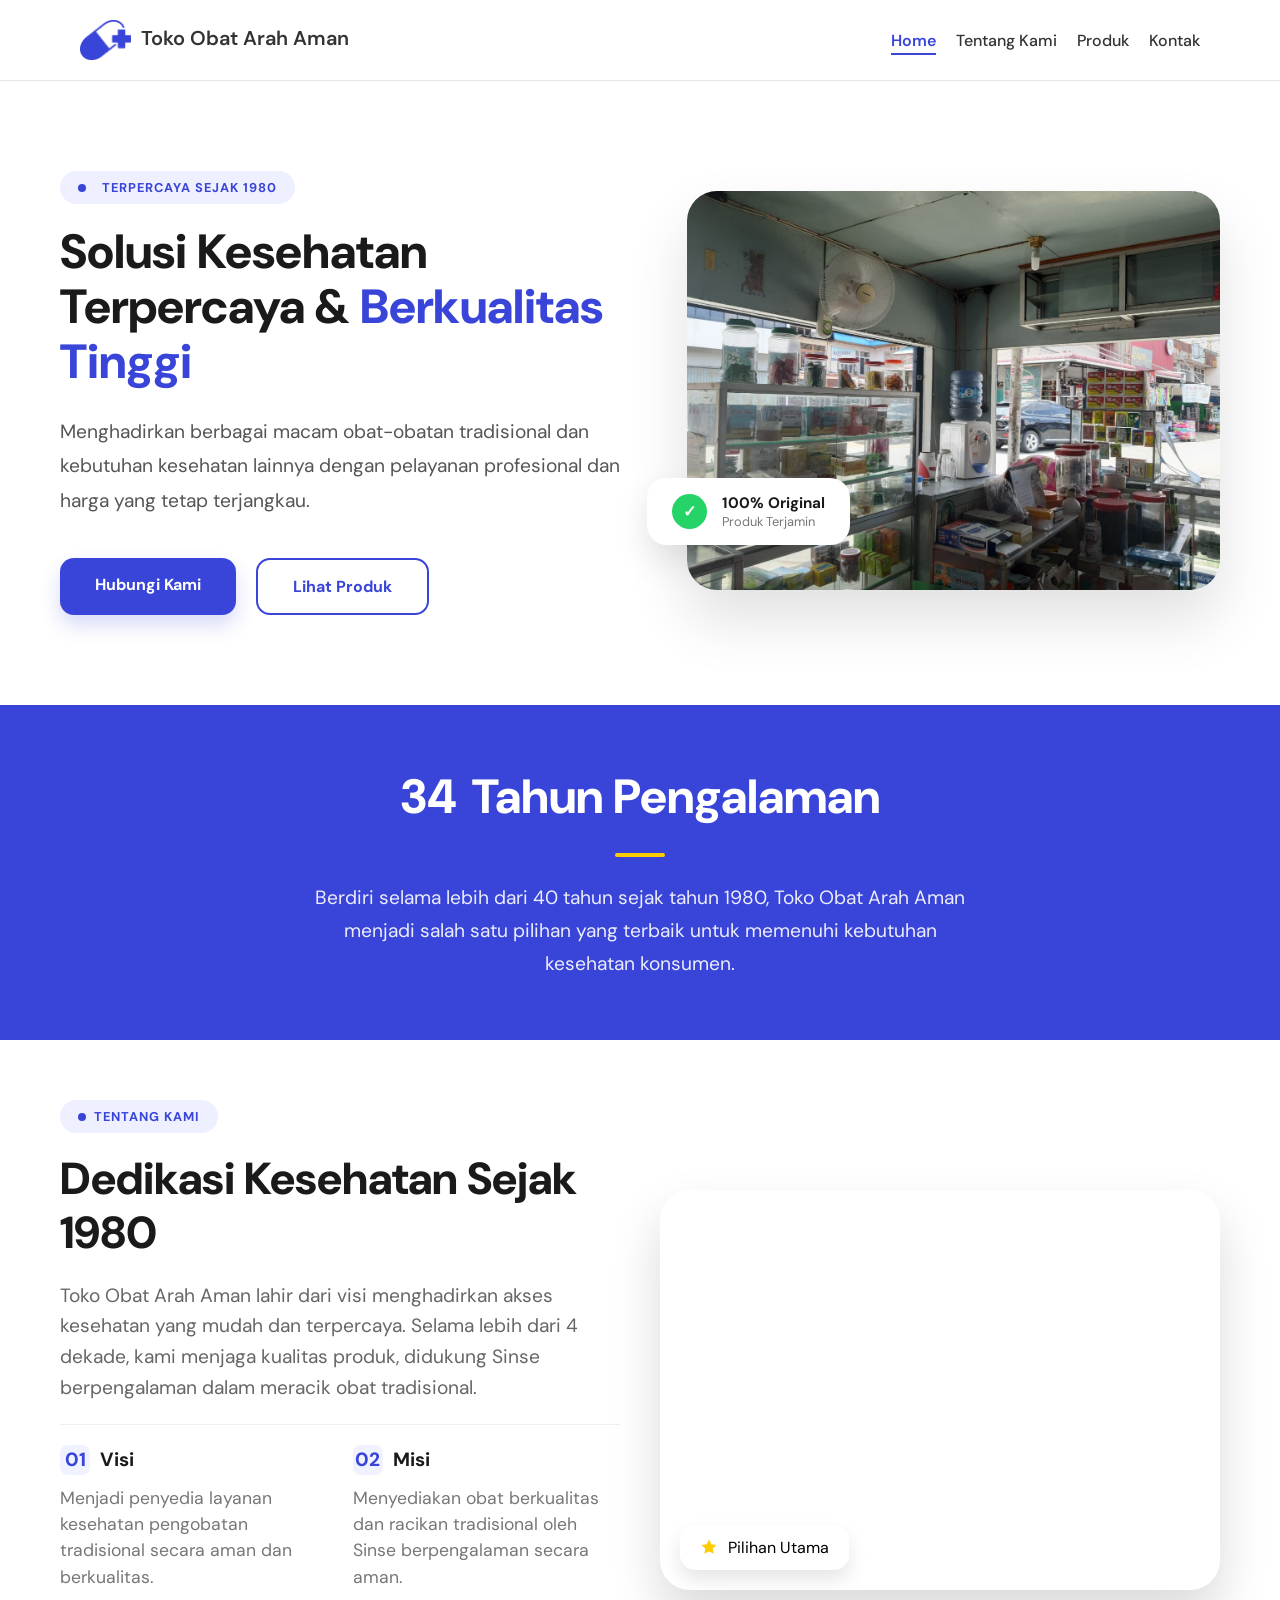
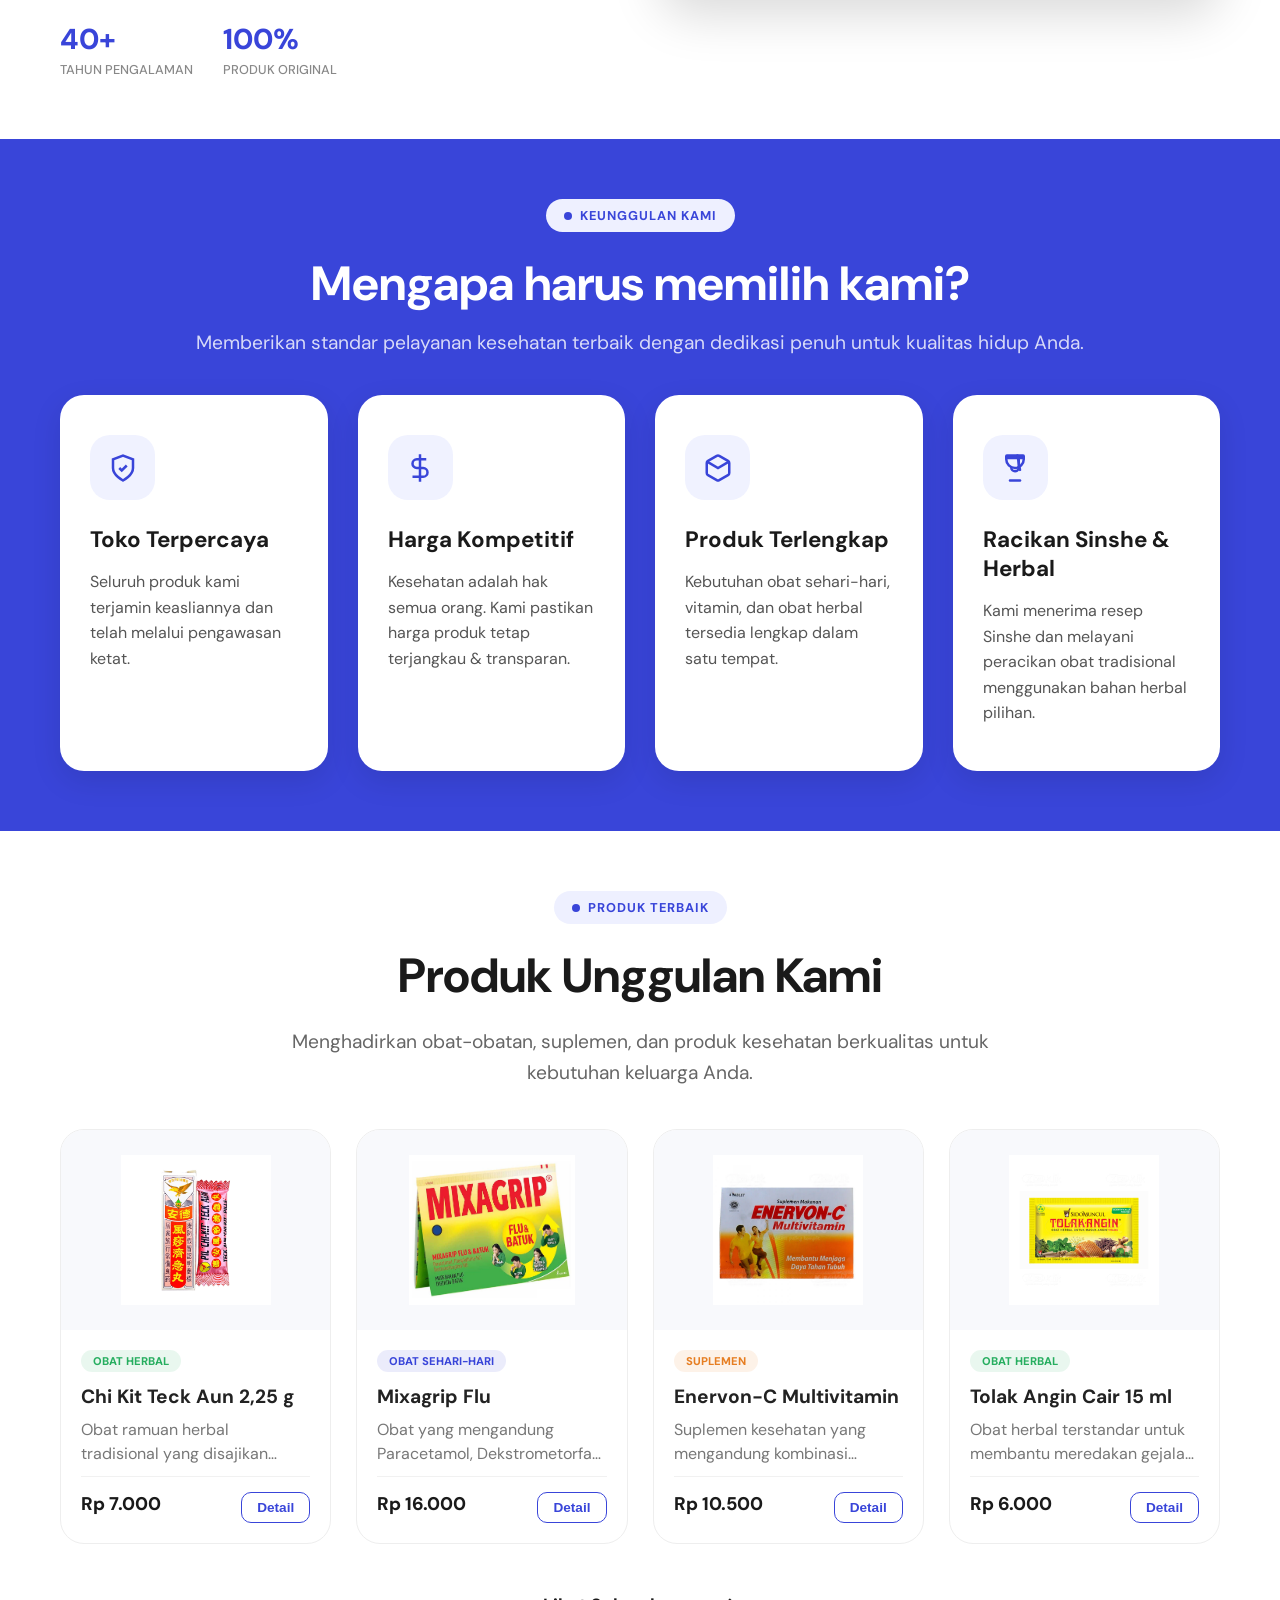
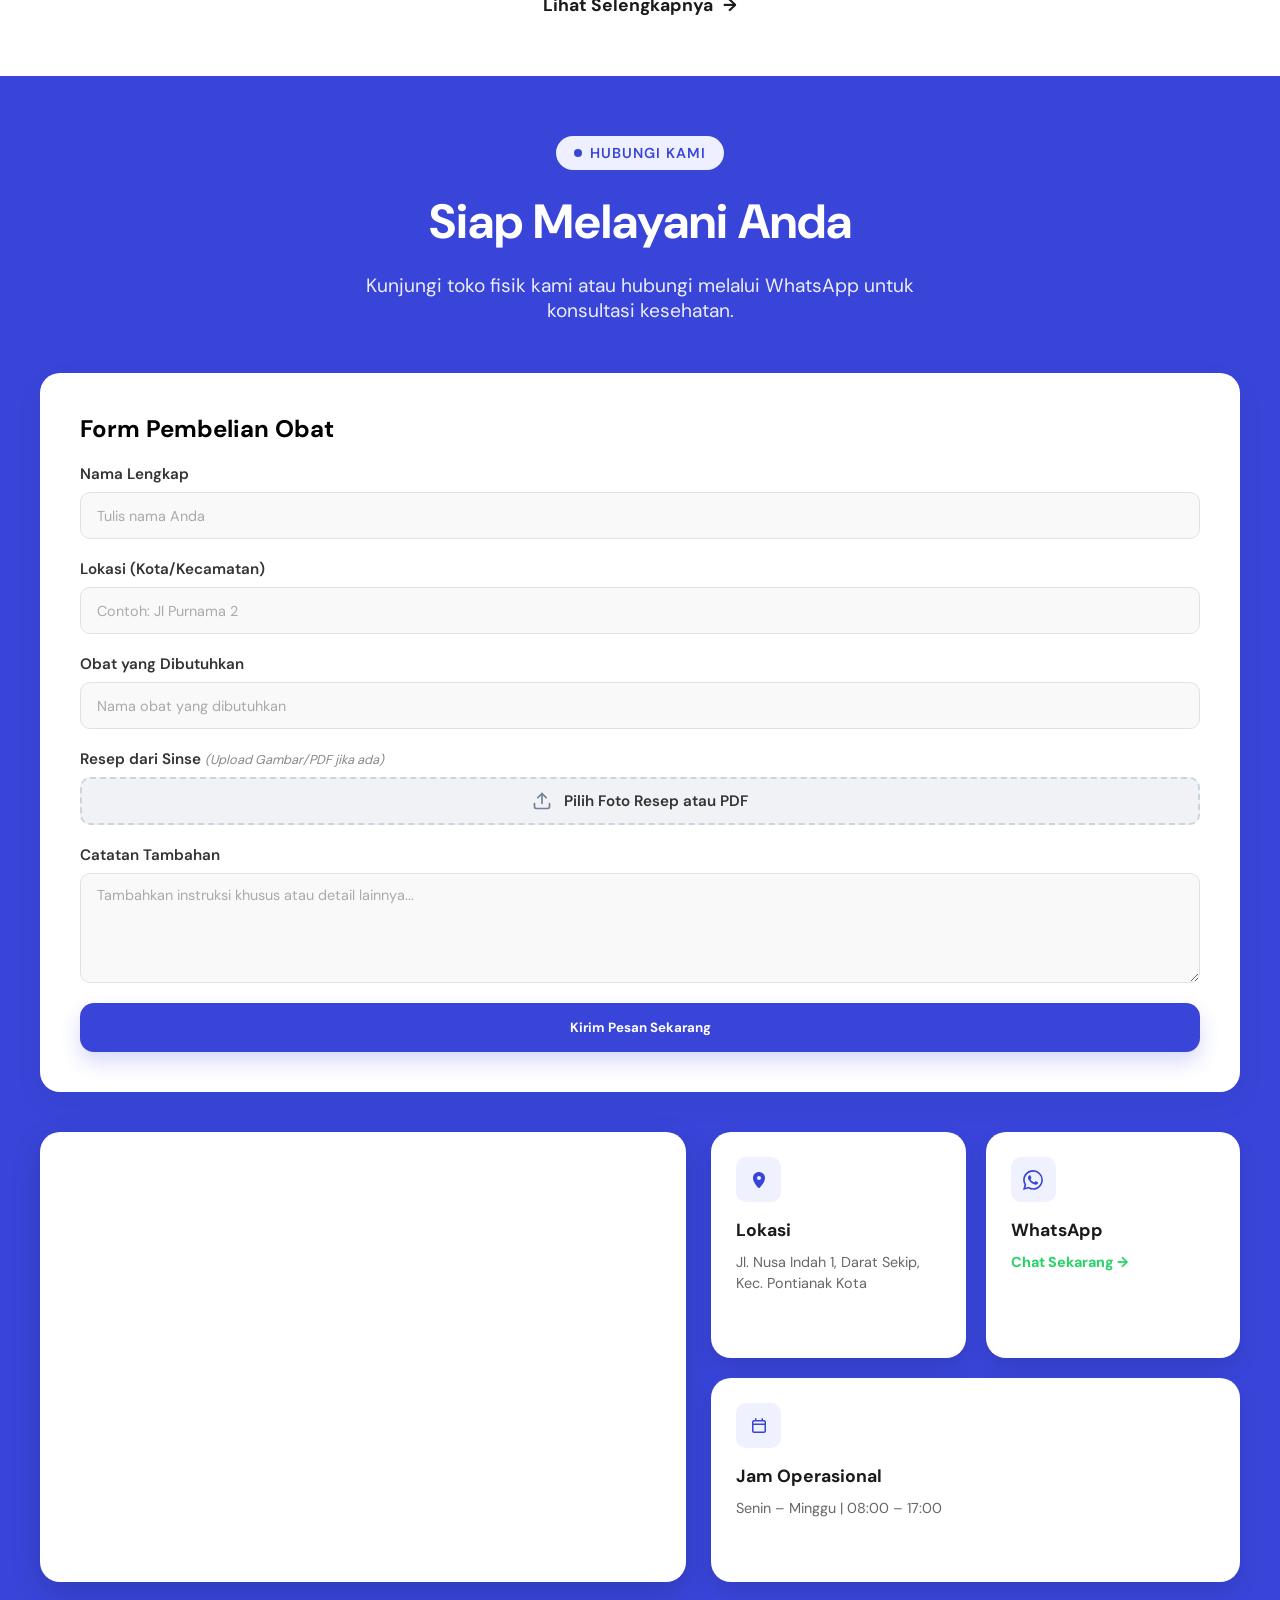
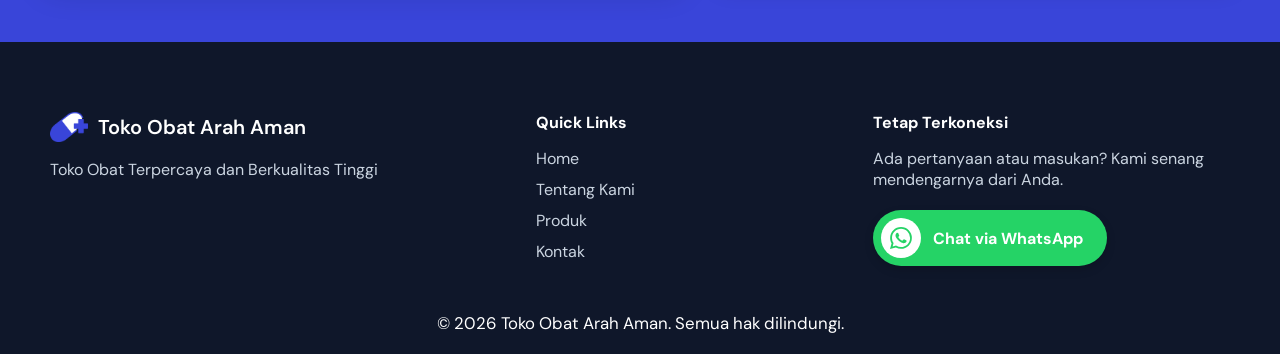
==== commit 1b928a1f: "change description, fix navbar active" ====
--- a/index.html
+++ b/index.html
@@ -40,7 +40,7 @@
           <div class="custom-pill"><span></span> TERPERCAYA SEJAK 1980</div>
           <h1>Solusi Kesehatan Terpercaya & <em>Berkualitas Tinggi</em></h1>
           <p>
-            Menghadirkan berbagai macam obat-obatan, suplemen, dan kebutuhan
+            Menghadirkan berbagai macam obat-obatan tradisional dan kebutuhan
             kesehatan lainnya dengan pelayanan profesional dan harga yang tetap
             terjangkau.
           </p>
@@ -85,9 +85,10 @@
           <span class="custom-pill">TENTANG KAMI</span>
           <h2>Dedikasi Kesehatan Sejak 1980</h2>
           <p class="intro-p">
-            Toko Obat Arah Aman lahir dari visi sederhana yakni menghadirkan
-            akses kesehatan yang mudah dan terpercaya. Selama lebih dari 4
-            dekade, kami terus berkomitmen menjaga standar kualitas produk obat.
+            Toko Obat Arah Aman lahir dari visi menghadirkan akses kesehatan
+            yang mudah dan terpercaya. Selama lebih dari 4 dekade, kami menjaga
+            kualitas produk, didukung Sinse berpengalaman dalam meracik obat
+            tradisional.
           </p>
           <div class="vision-misi-box">
             <div class="vm-item">
@@ -96,8 +97,8 @@
                 <h4>Visi</h4>
               </div>
               <p class="vm-text">
-                Menjadi solusi kesehatan terpercaya dan berkualitas tinggi bagi
-                konsumen.
+                Menjadi penyedia layanan kesehatan pengobatan tradisional secara
+                aman dan berkualitas.
               </p>
             </div>
             <div class="vm-item">
@@ -106,8 +107,8 @@
                 <h4>Misi</h4>
               </div>
               <p class="vm-text">
-                Menjaga kualitas obat secara konsisten dan memberikan pelayanan
-                profesional.
+                Menyediakan obat berkualitas dan racikan tradisional oleh Sinse
+                berpengalaman secara aman.
               </p>
             </div>
           </div>
@@ -167,7 +168,7 @@
             <h3>Toko Terpercaya</h3>
             <p>
               Seluruh produk kami terjamin keasliannya dan telah melalui
-              pengawasan ketat standar BPOM.
+              pengawasan ketat.
             </p>
           </div>
           <div class="why-card-solid">
@@ -201,7 +202,7 @@
             </div>
             <h3>Produk Terlengkap</h3>
             <p>
-              Kebutuhan obat rutin, vitamin, hingga alat kesehatan tersedia
+              Kebutuhan obat sehari-hari, vitamin, dan obat herbal tersedia
               lengkap dalam satu tempat.
             </p>
           </div>
@@ -549,7 +550,7 @@
             Ada pertanyaan atau masukan? Kami senang mendengarnya dari Anda.
           </p>
           <a
-            href="https://wa.me/6285393988929?text=Halo%20saya%20ingin%20bertanya"
+            href="https://wa.me/6285393988929"
             target="_blank"
             class="wa-btn-flat">
             <div class="wa-icon-box">
--- a/css/style.css
+++ b/css/style.css
@@ -163,6 +163,7 @@
 }
 
 .btn-primary {
+  font-family: inherit;
   padding: 16px 35px;
   background-color: var(--primary-color);
   color: #ffffff;
@@ -478,7 +479,7 @@
 
 .why-grid-layout {
   display: grid;
-  grid-template-columns: repeat(4, 1fr); 
+  grid-template-columns: repeat(4, 1fr);
   gap: 30px;
   margin: 0 auto;
 }
@@ -1195,7 +1196,7 @@
   border-radius: 100px;
   background: transparent;
   color: #64748b;
-  font-family: "DM Sans", sans-serif;
+  font-family: inherit;
   font-weight: 700;
   font-size: 0.95rem;
   cursor: pointer;
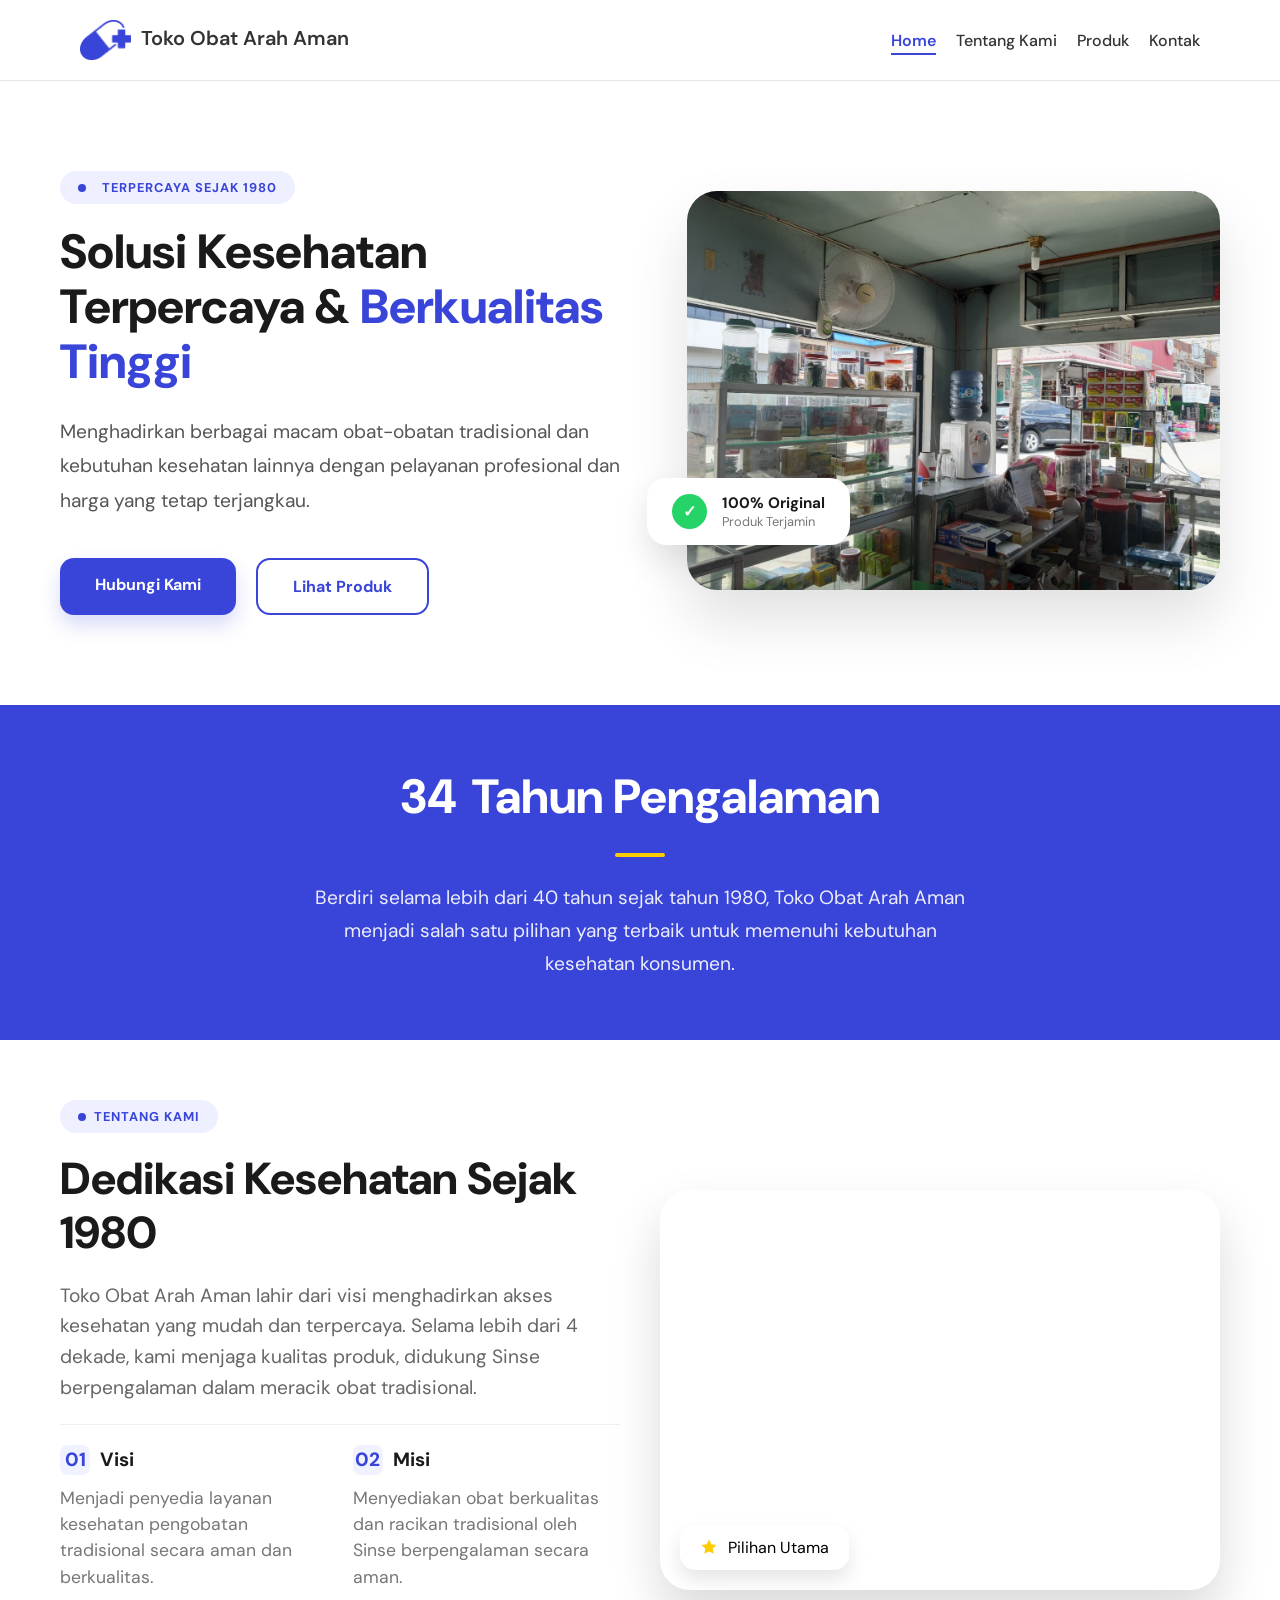
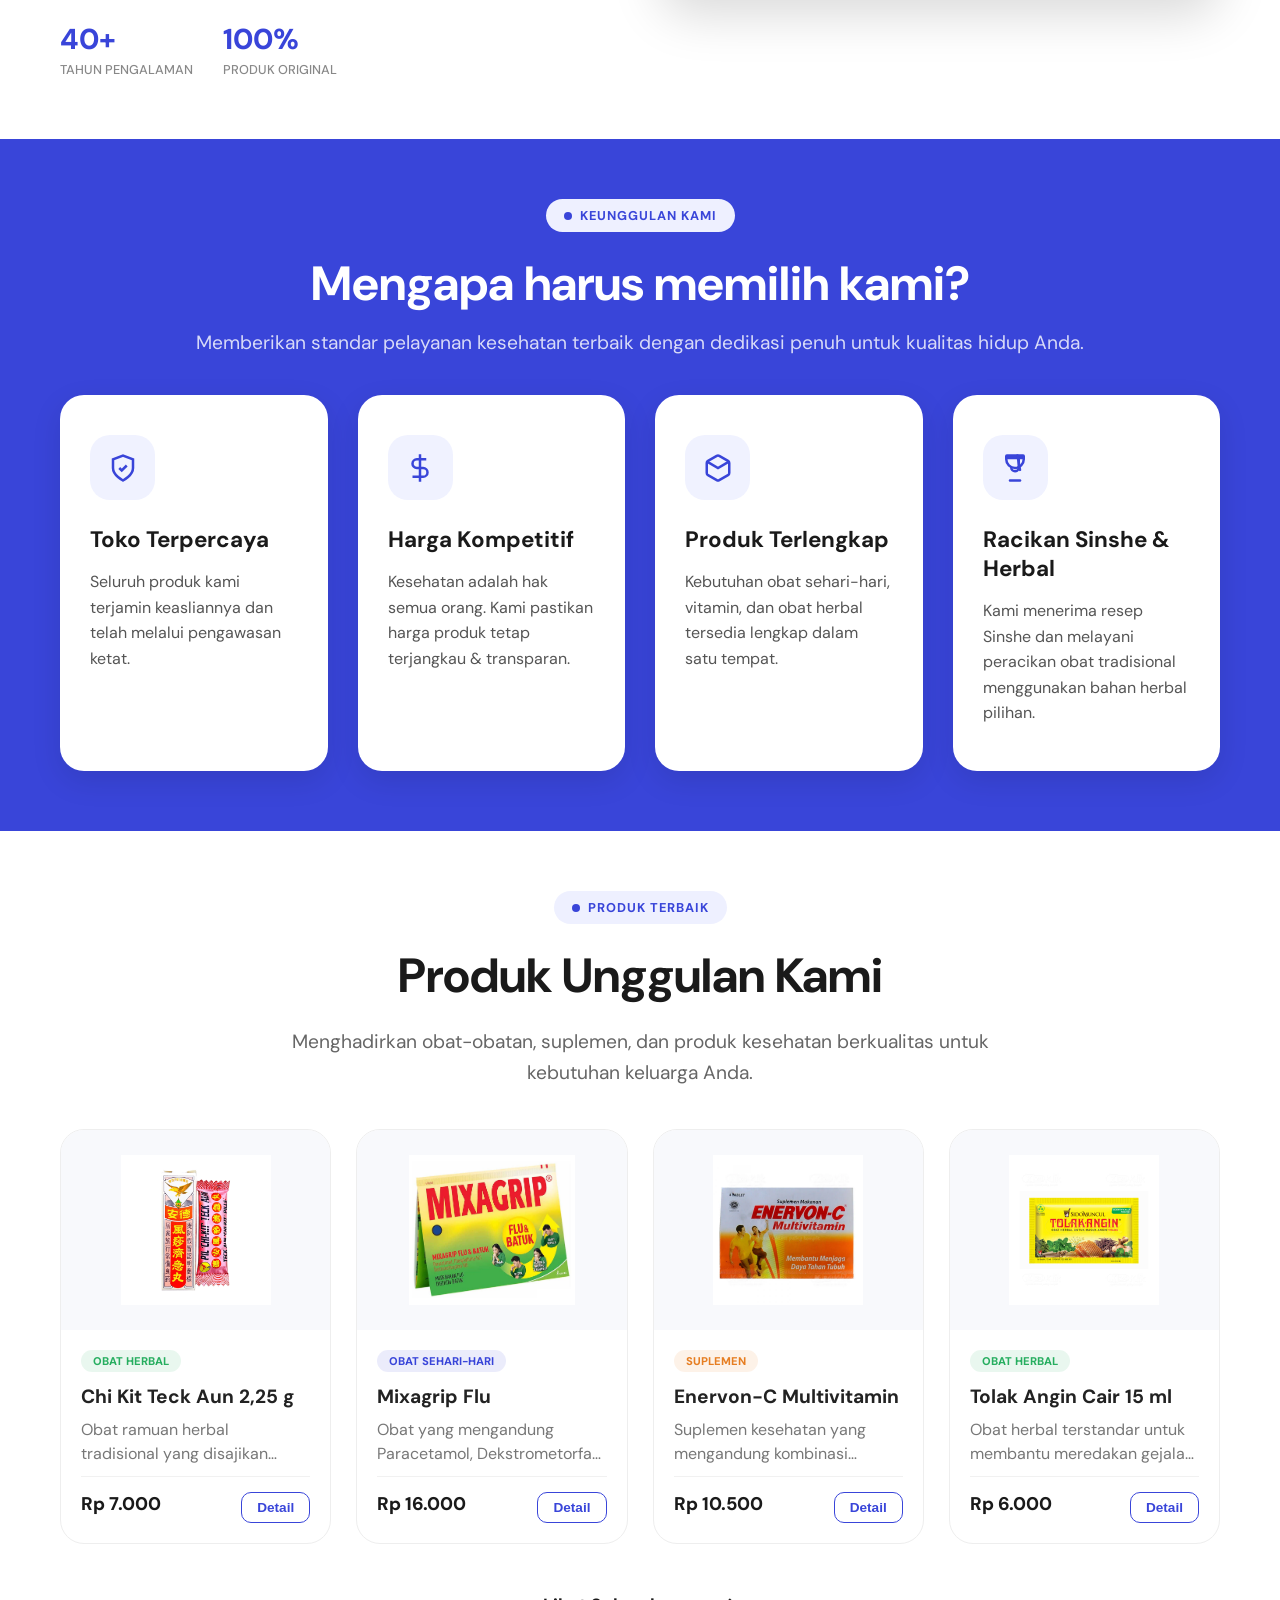
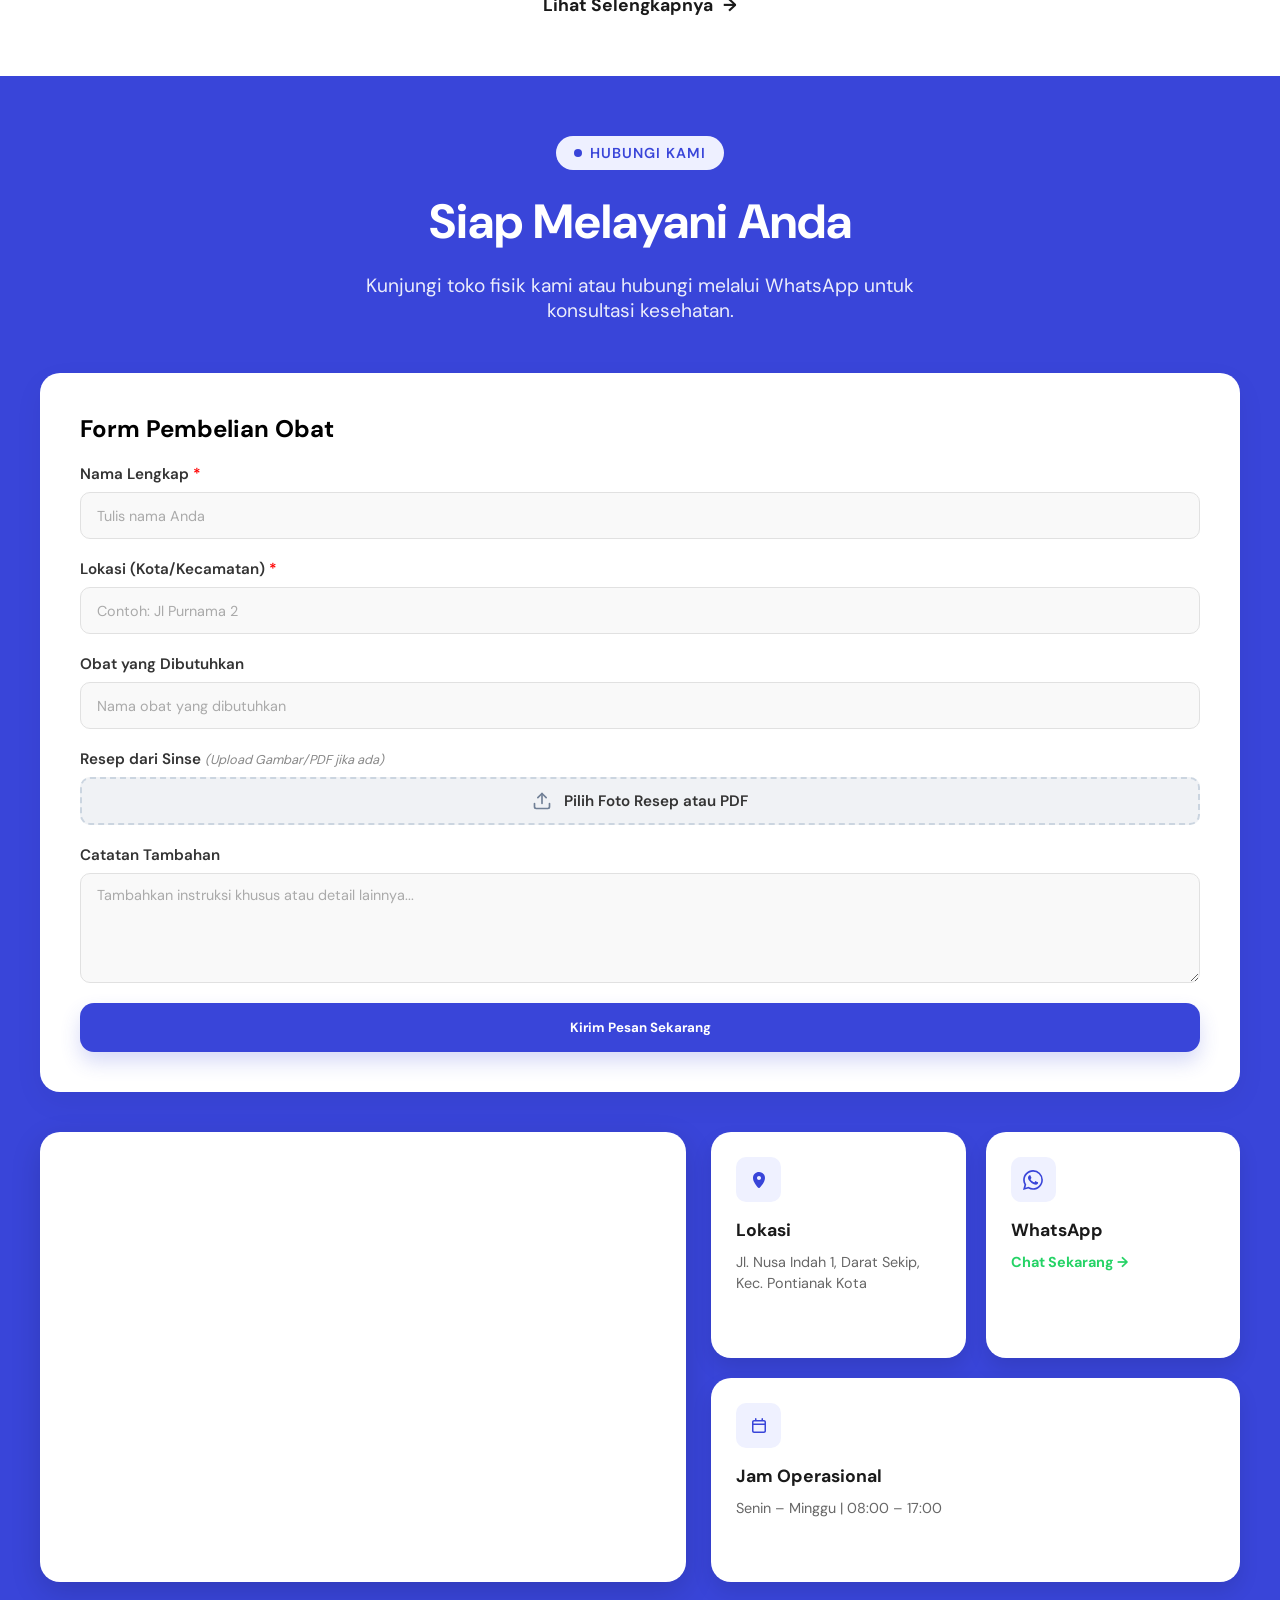
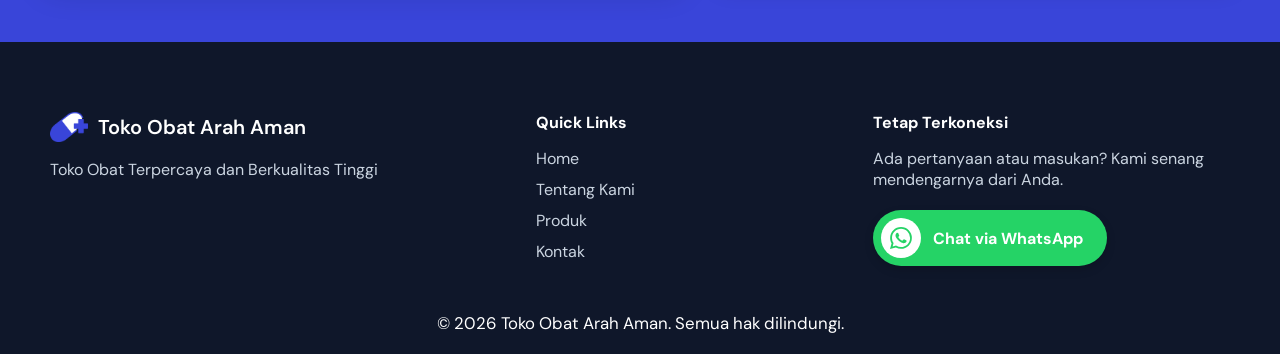
==== commit 09135992: "add validation form" ====
--- a/index.html
+++ b/index.html
@@ -379,24 +379,31 @@
             <h2>Form Pembelian Obat</h2>
             <form action="#" class="modern-form">
               <div class="form-group">
-                <label for="name">Nama Lengkap</label>
+                <label for="name"
+                  >Nama Lengkap <span style="color: red">*</span></label
+                >
                 <input
                   type="text"
                   id="name"
                   name="name"
                   placeholder="Tulis nama Anda"
-                  required
                   autocomplete="off" />
+                <span class="error-text" id="name-error">Nama wajib diisi</span>
               </div>
               <div class="form-group">
-                <label for="location">Lokasi (Kota/Kecamatan)</label>
+                <label for="location"
+                  >Lokasi (Kota/Kecamatan)
+                  <span style="color: red">*</span></label
+                >
                 <input
                   type="text"
                   id="location"
                   name="location"
                   placeholder="Contoh: Jl Purnama 2"
-                  required
                   autocomplete="off" />
+                <span class="error-text" id="location-error"
+                  >Lokasi wajib diisi</span
+                >
               </div>
               <div class="form-group">
                 <label for="medicine">Obat yang Dibutuhkan</label>
@@ -405,7 +412,6 @@
                   id="medicine"
                   name="medicine"
                   placeholder="Nama obat yang dibutuhkan"
-                  required
                   autocomplete="off" />
               </div>
               <div class="form-group">
@@ -655,7 +661,7 @@
       </div>
     </div>
     <!-- END MODAL -->
-    <button id="backToTop" title="Kembali ke Atas">
+    <button id="backToTop" title="Kembali ke atas">
       <i class="fa-solid fa-arrow-up"></i>
     </button>
     <script src="js/main.js"></script>
--- a/css/style.css
+++ b/css/style.css
@@ -844,6 +844,22 @@
 
 .file-input-label svg {
   color: #718096;
+}
+
+.error-text {
+  color: #ff4f4d;
+  font-size: 0.95rem;
+  margin-top: 2px;
+  display: none;
+  font-style: italic;
+}
+
+.form-group.error input {
+  border-color: #ff4f4d;
+}
+
+.form-group.error .error-text {
+  display: block;
 }
 
 .contact-grid-layout {
@@ -1483,6 +1499,7 @@
 
 .btn-cancel,
 .btn-confirm {
+  font-family: inherit;
   padding: 12px;
   border-radius: 10px;
   border: none;
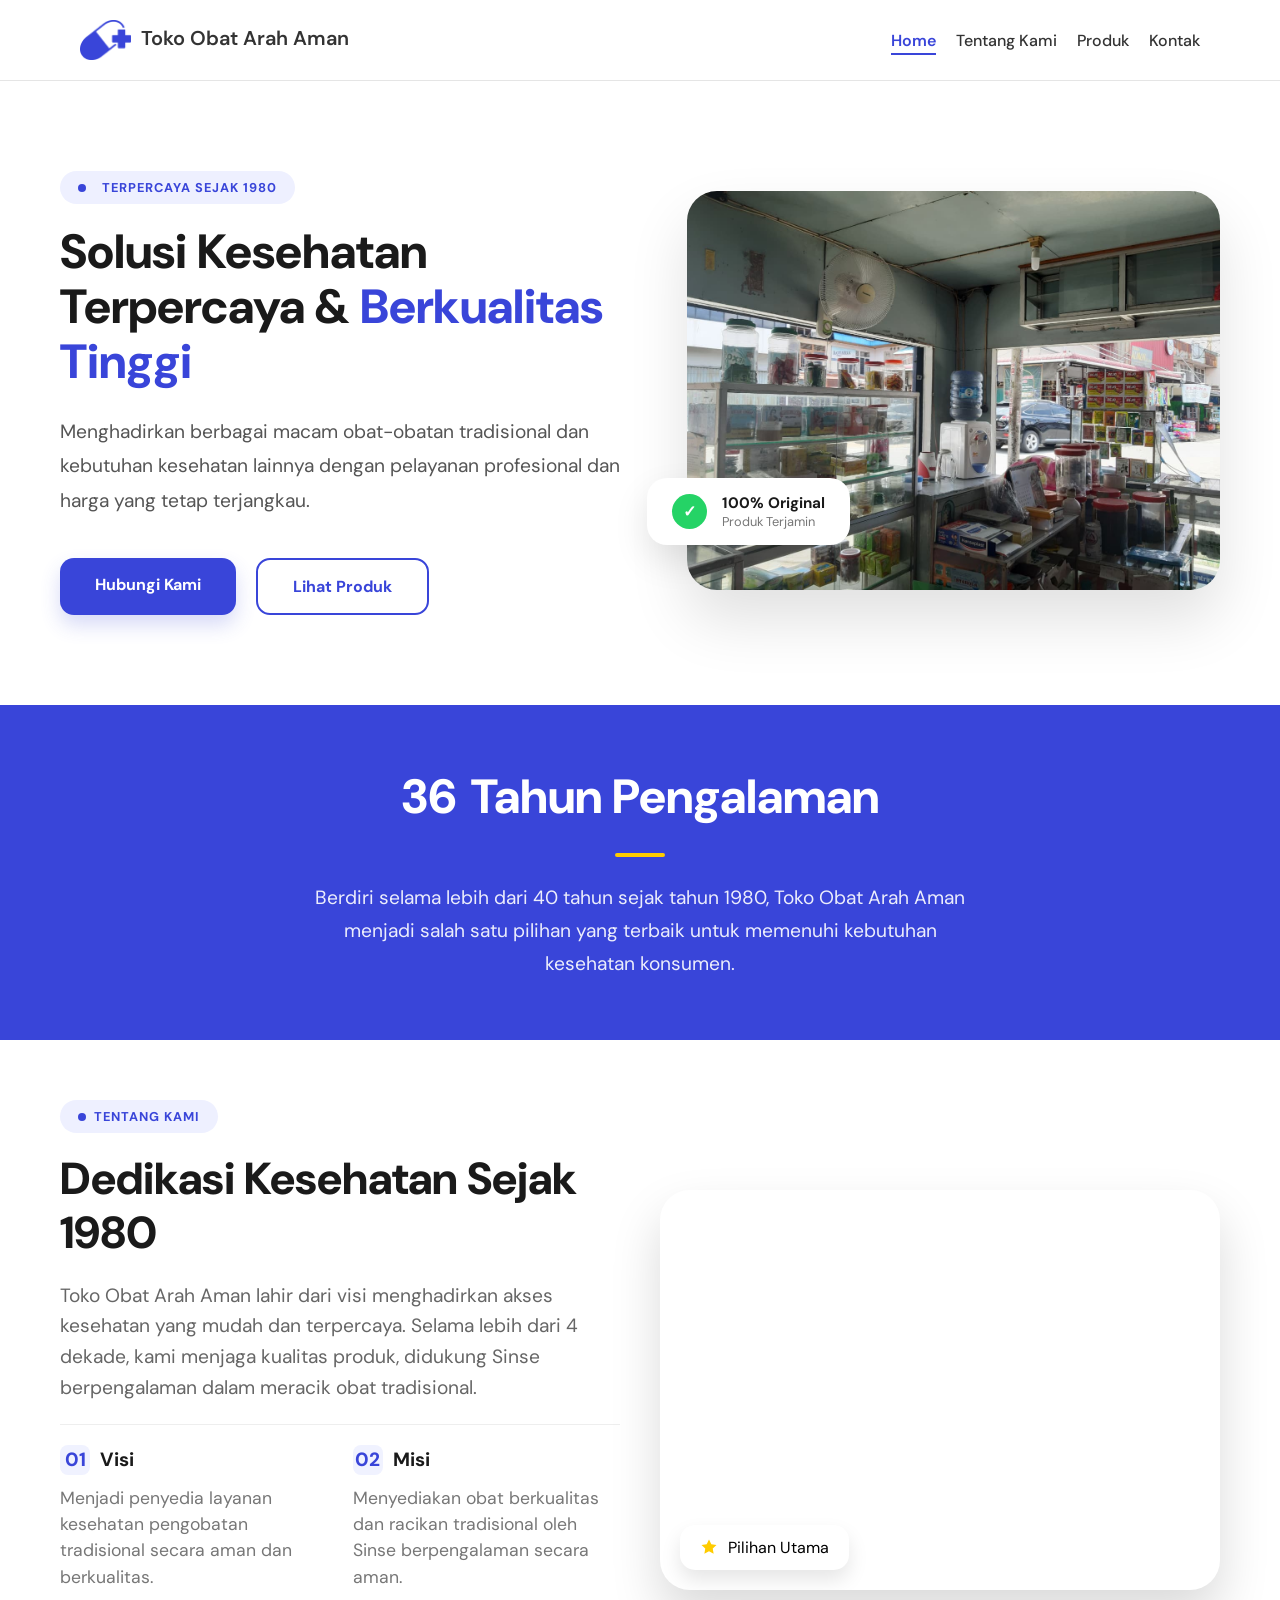
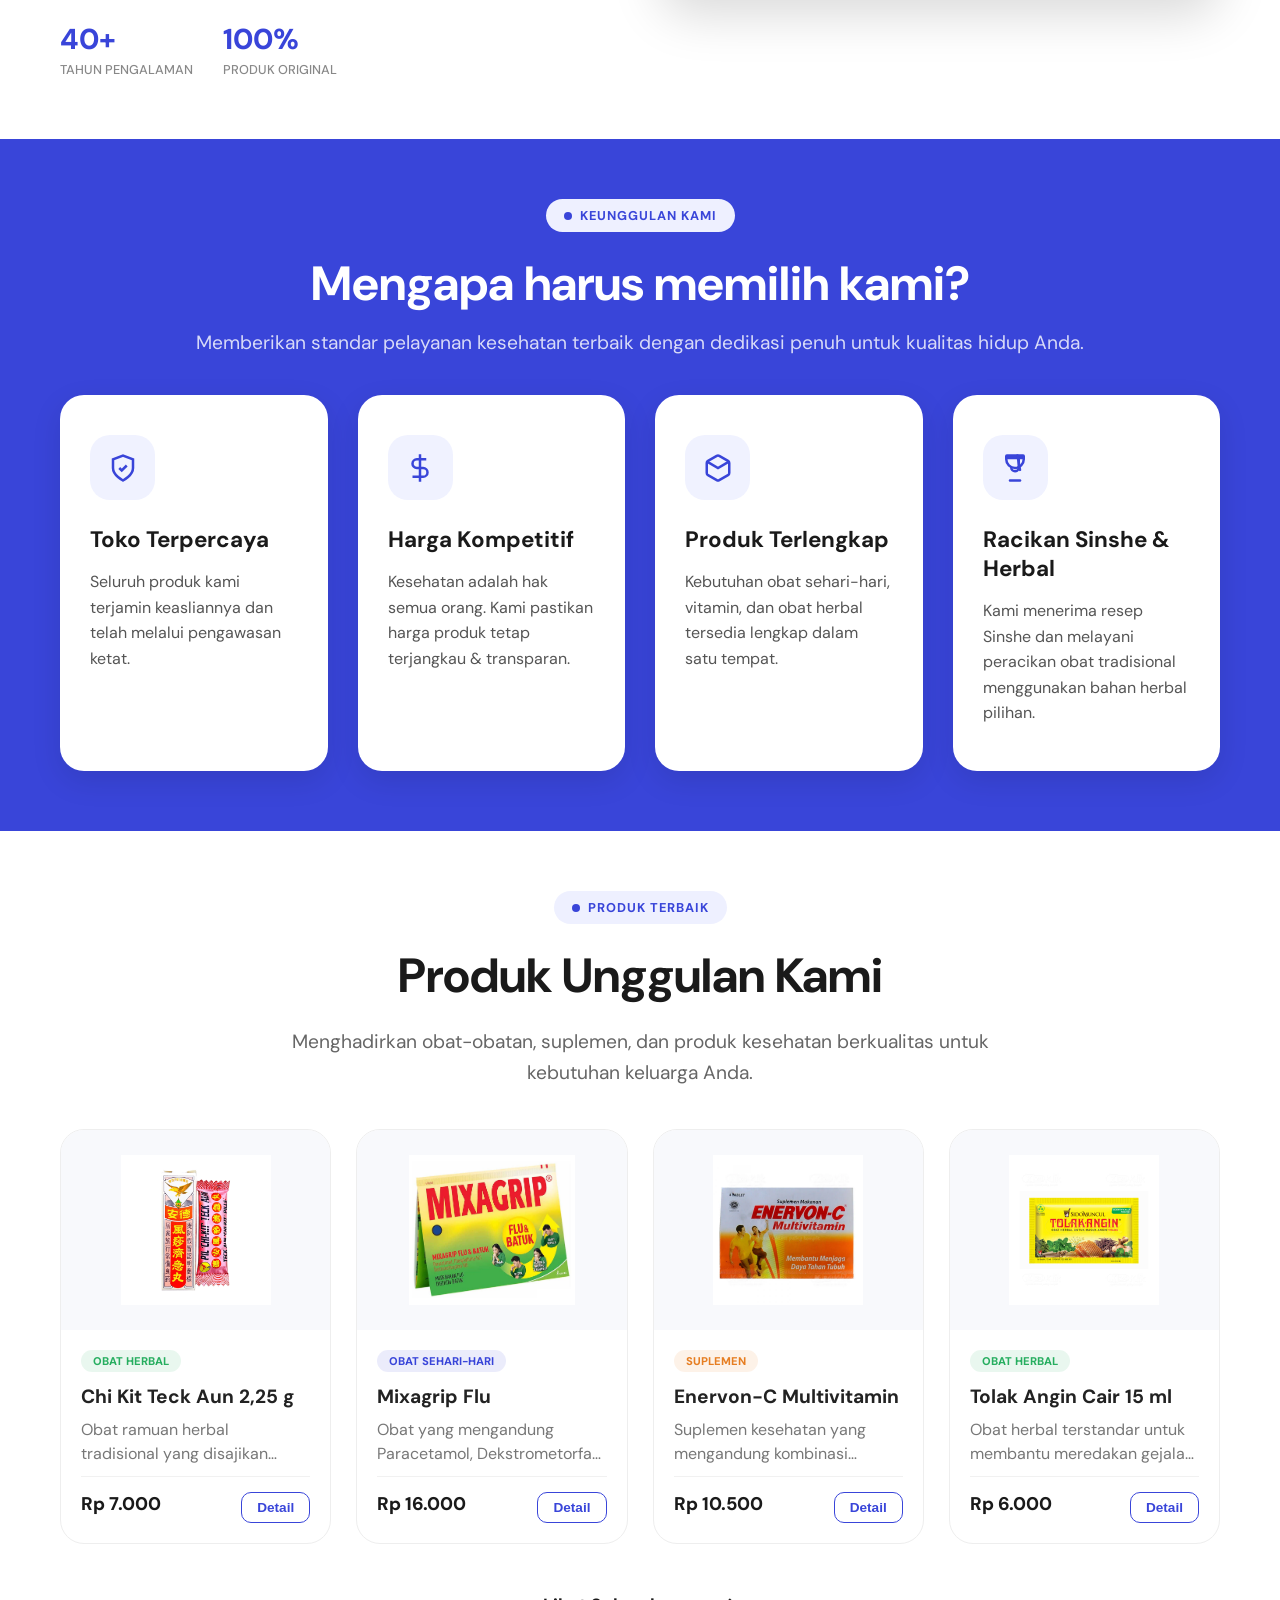
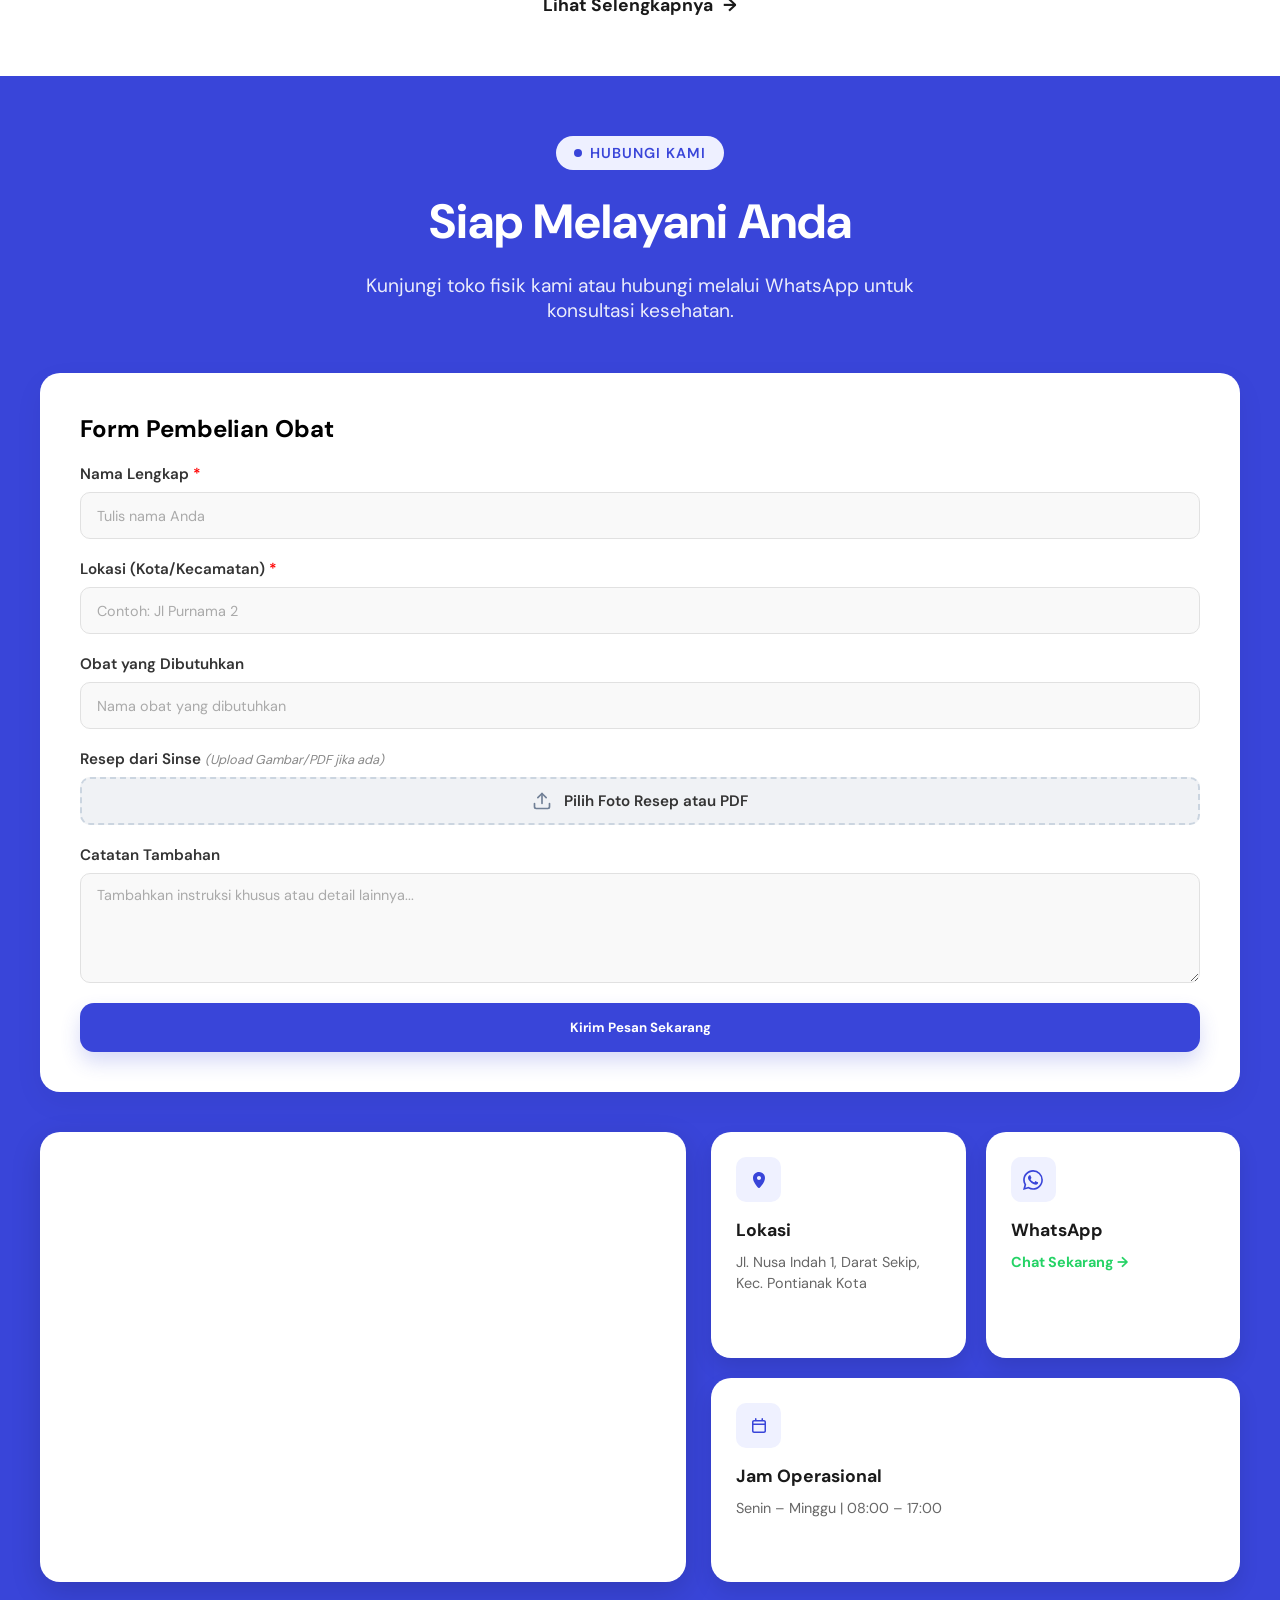
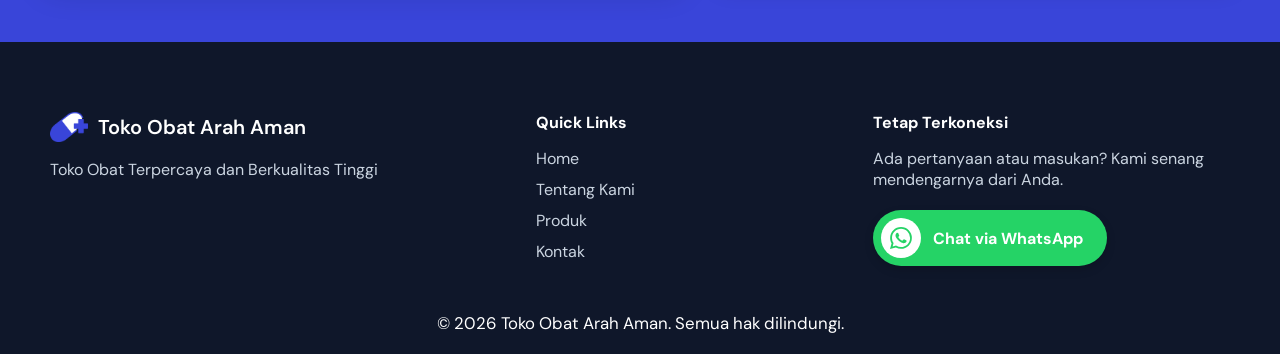
==== commit 8b69ea94: "add validation file recipe" ====
--- a/index.html
+++ b/index.html
@@ -445,6 +445,9 @@
                     <span id="file-name-text">Pilih Foto Resep atau PDF</span>
                   </label>
                 </div>
+                <span class="error-text"
+                  >Ukuran file terlalu besar (Maksimal 10MB)</span
+                >
               </div>
               <div class="form-group">
                 <label for="notes">Catatan Tambahan</label>
--- a/css/style.css
+++ b/css/style.css
@@ -854,7 +854,8 @@
   font-style: italic;
 }
 
-.form-group.error input {
+.form-group.error input,
+.form-group.error .file-input-label {
   border-color: #ff4f4d;
 }
 
